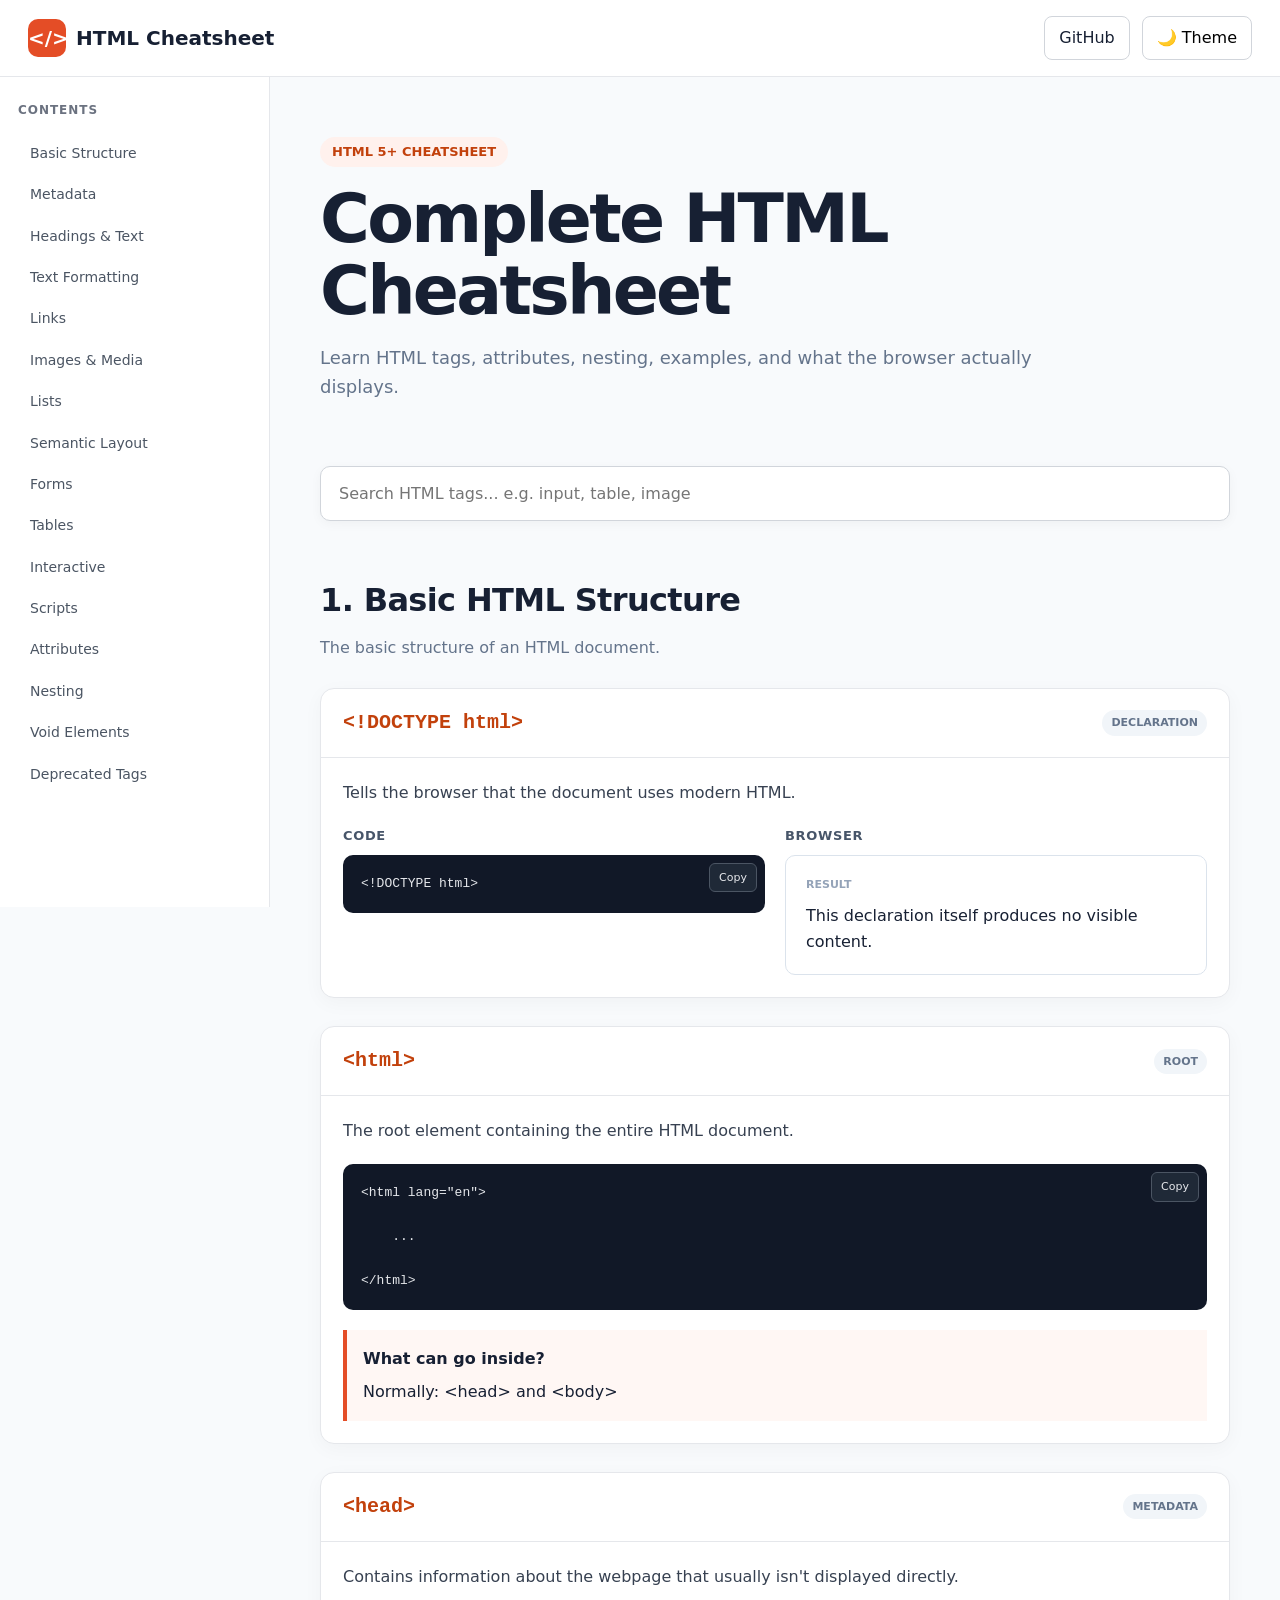
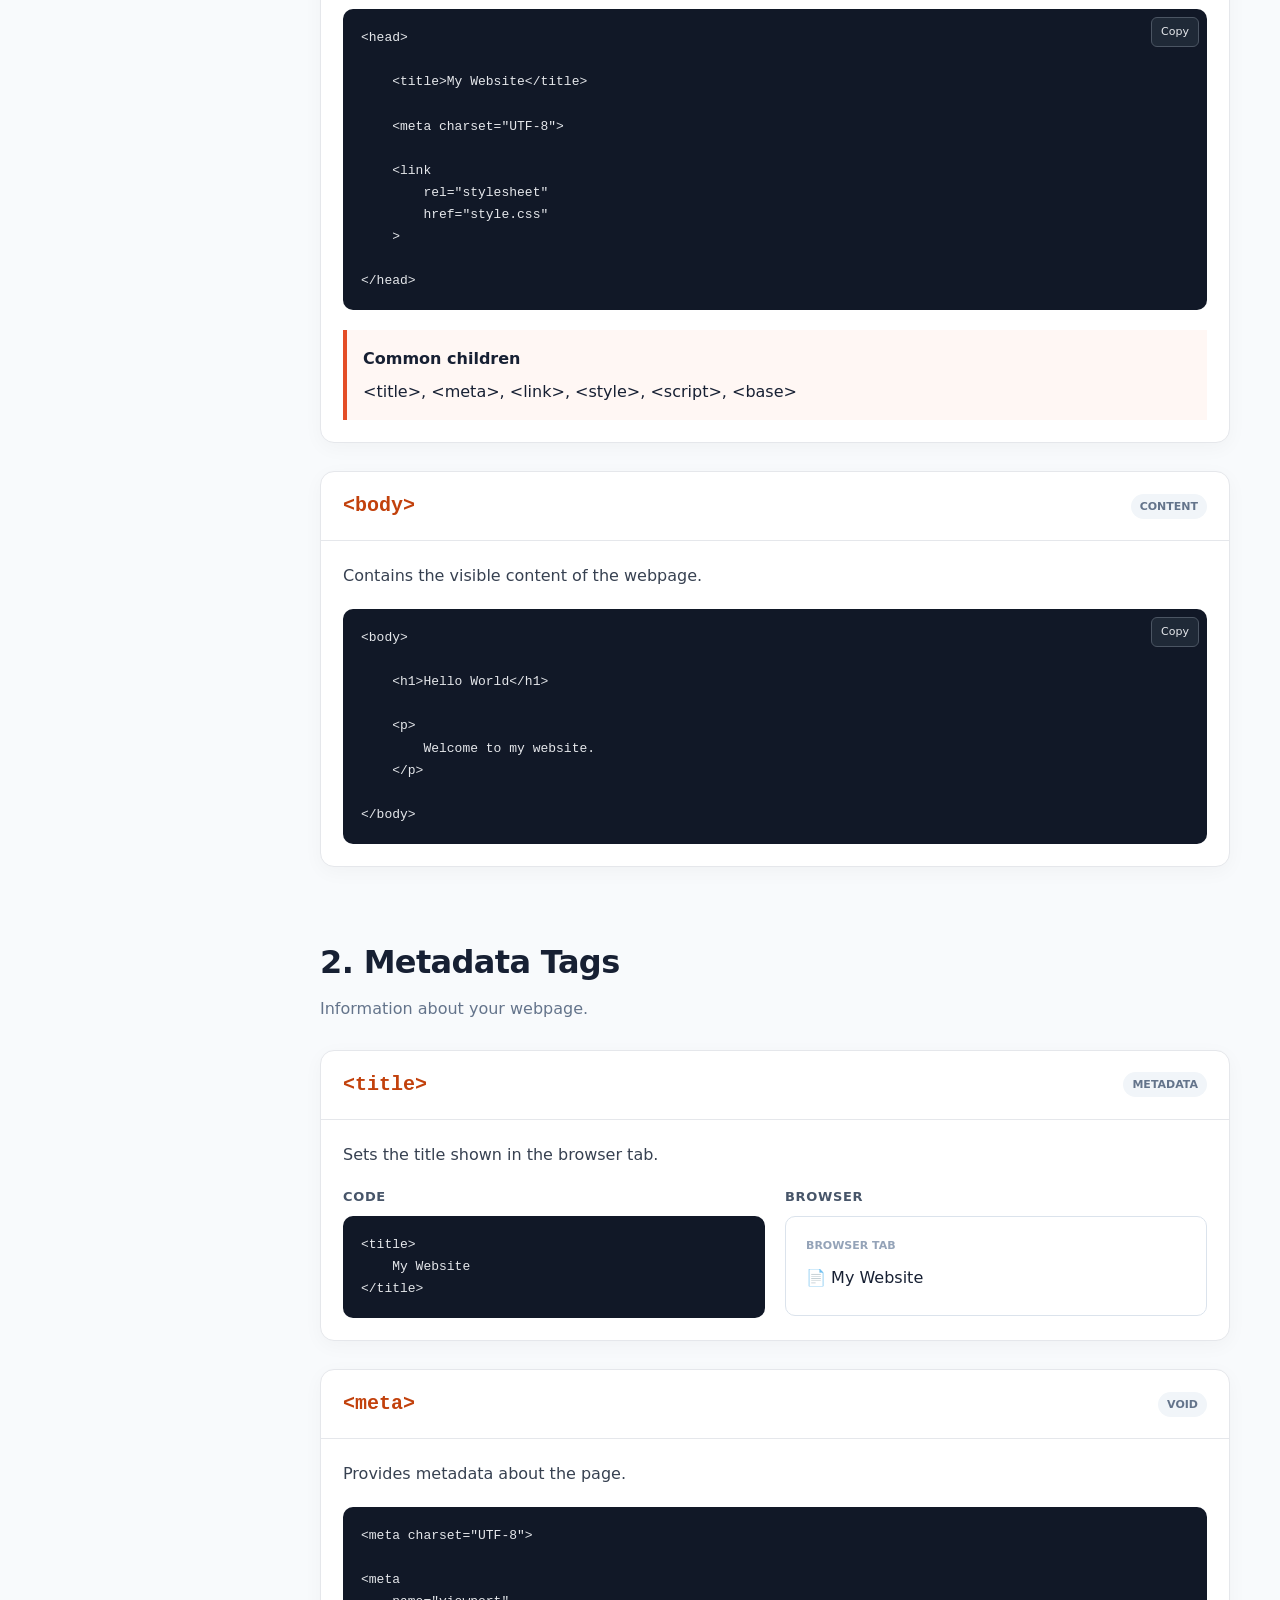
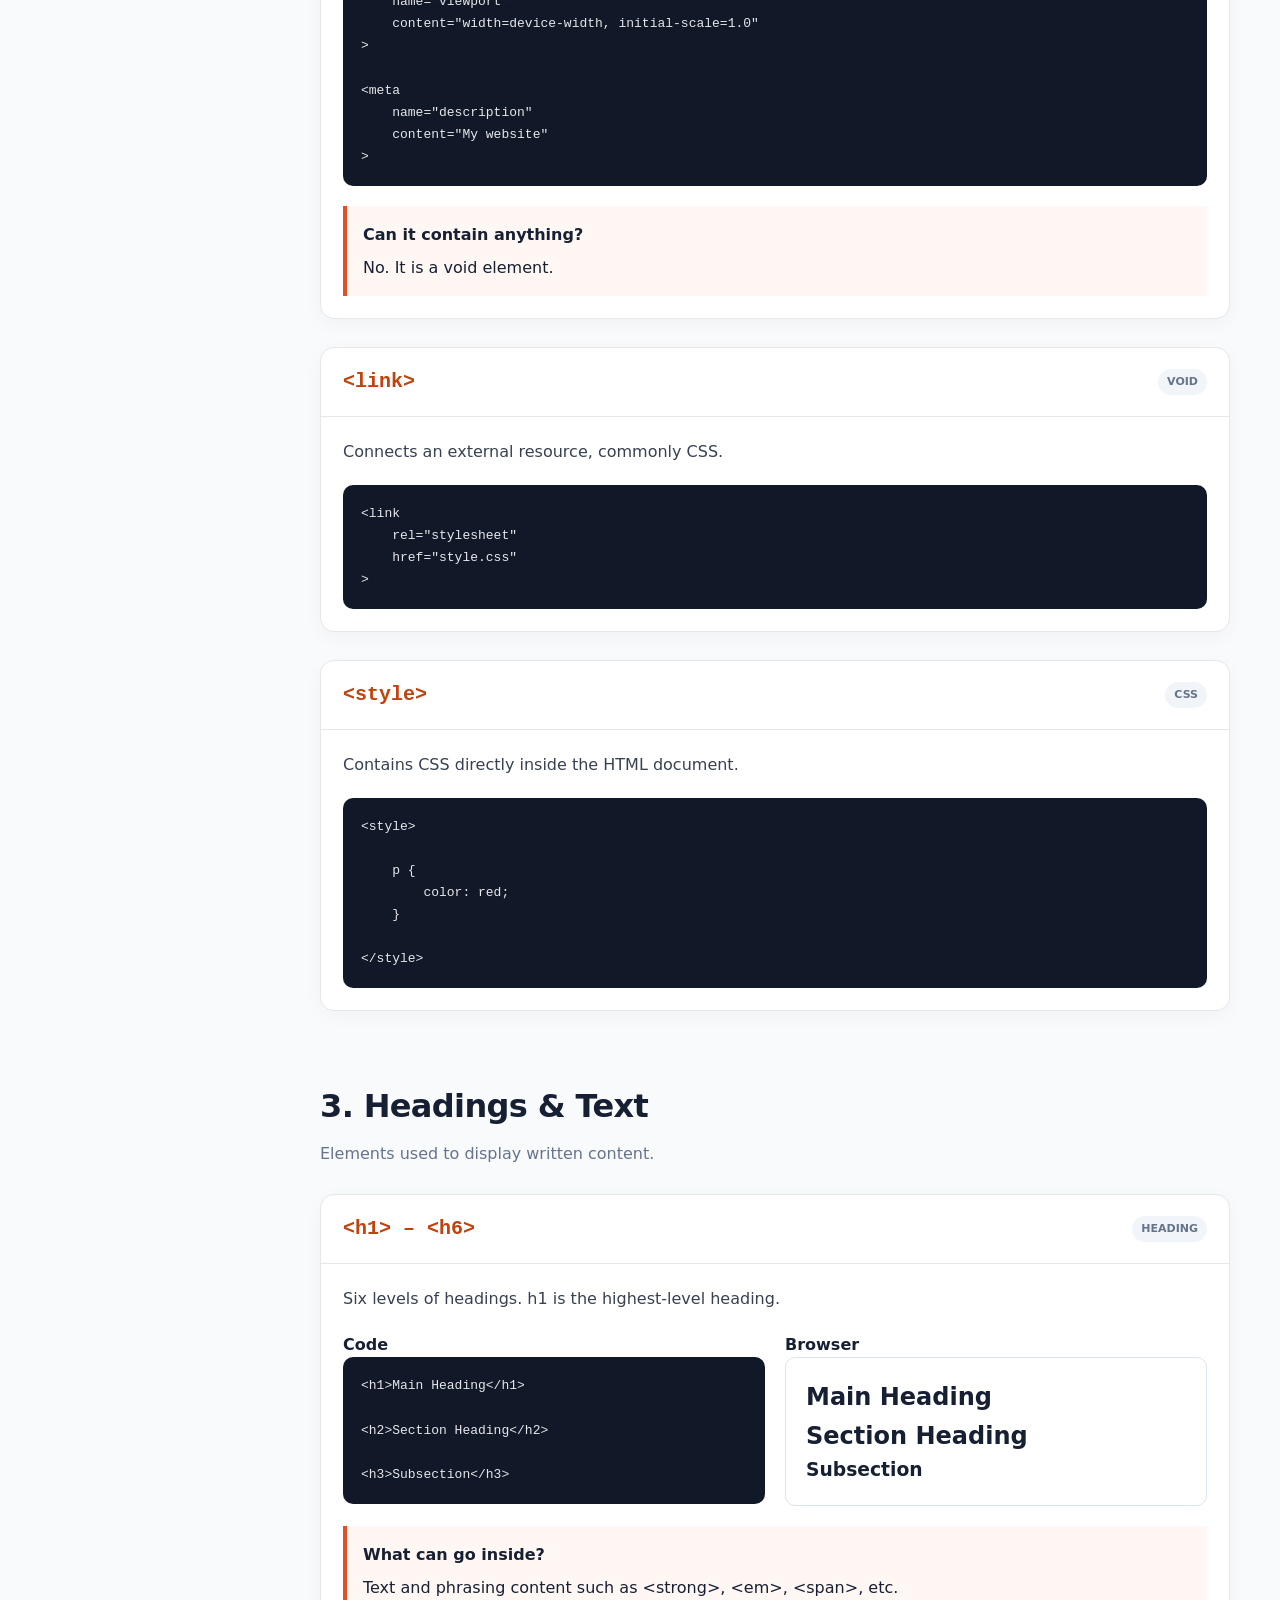
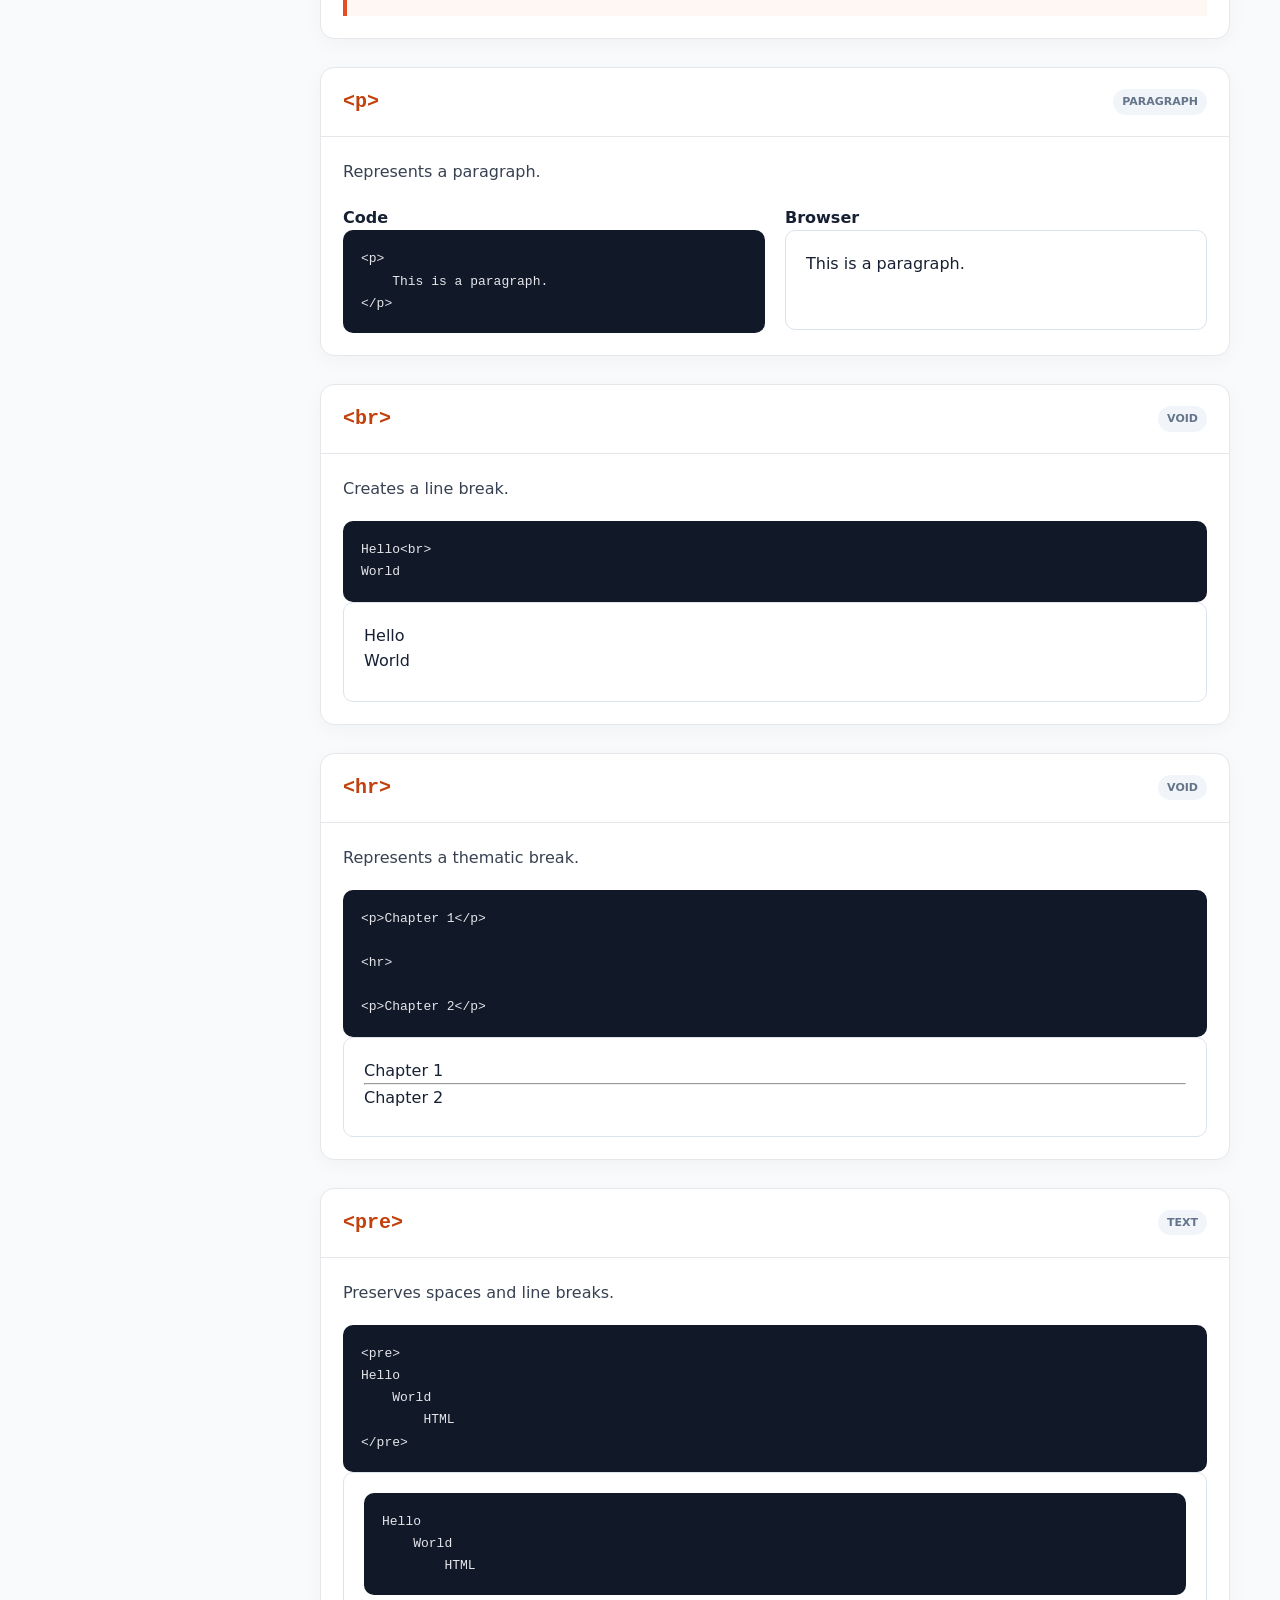
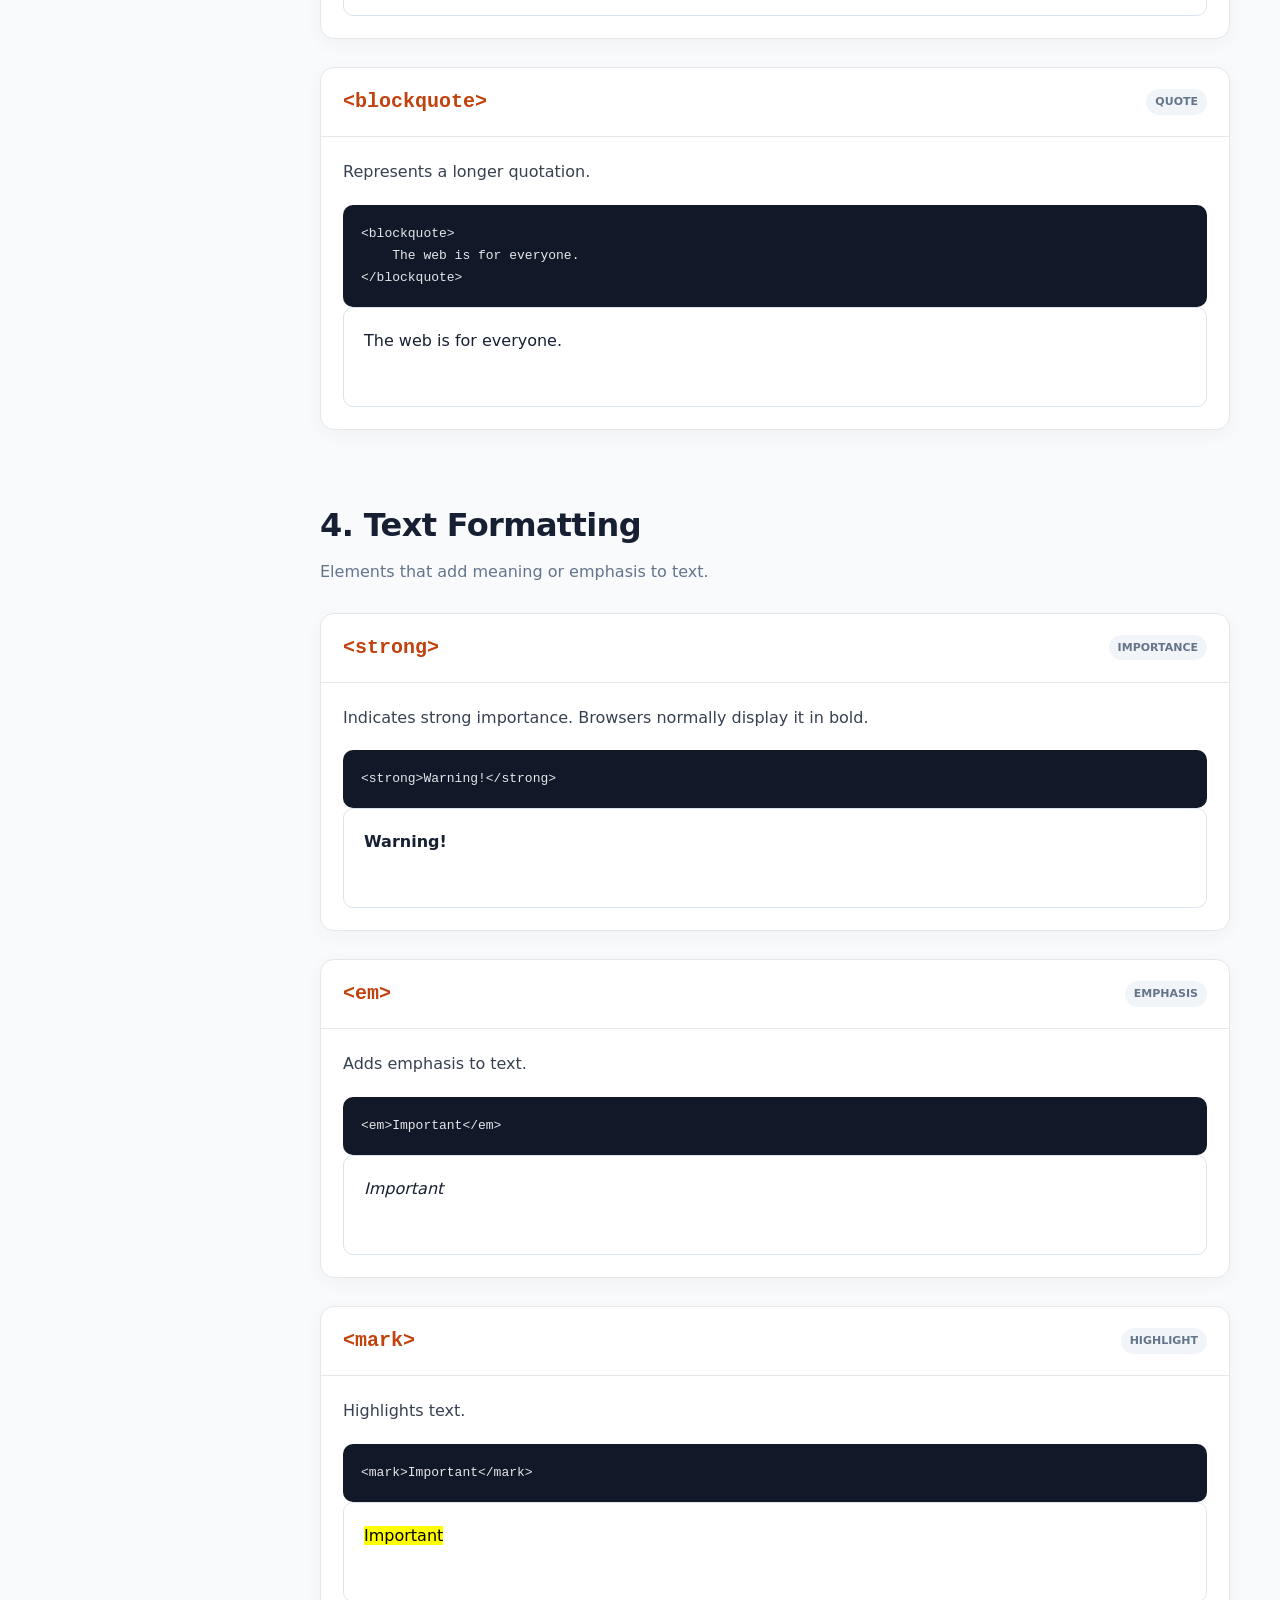
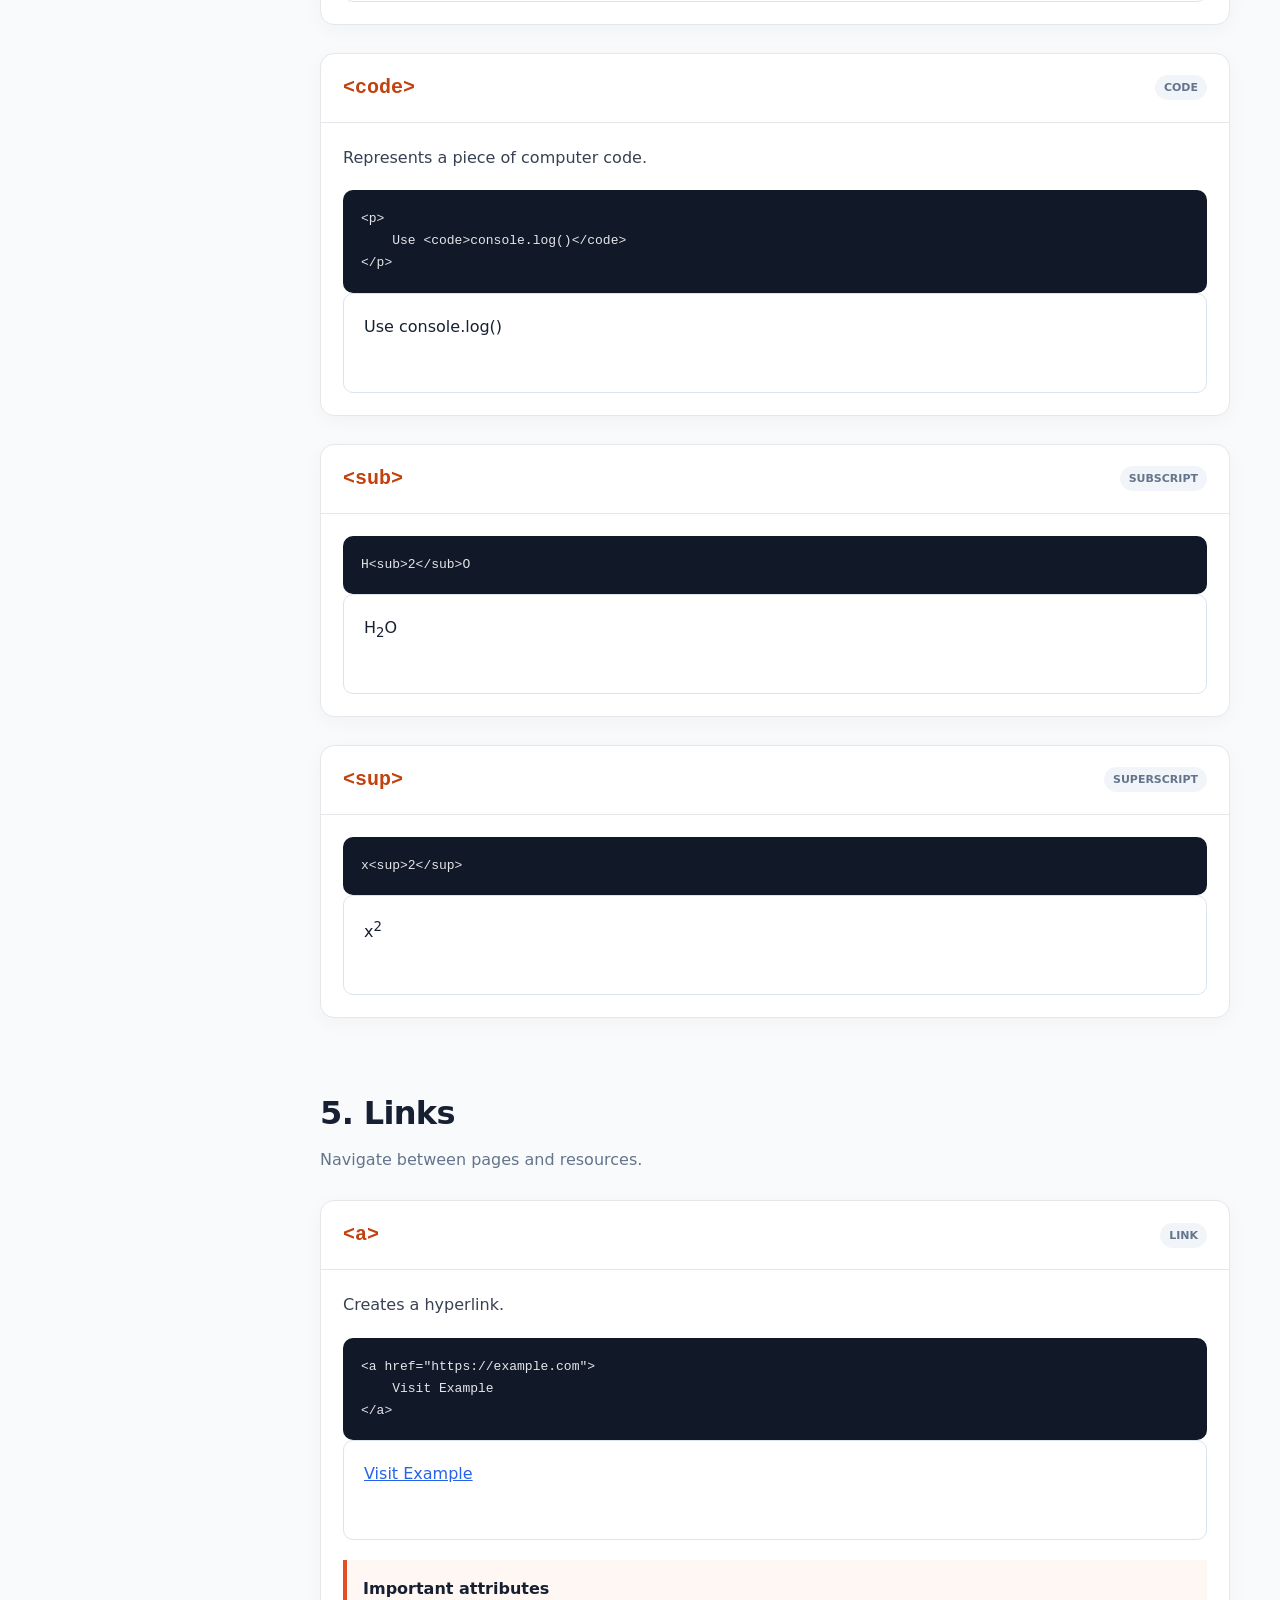
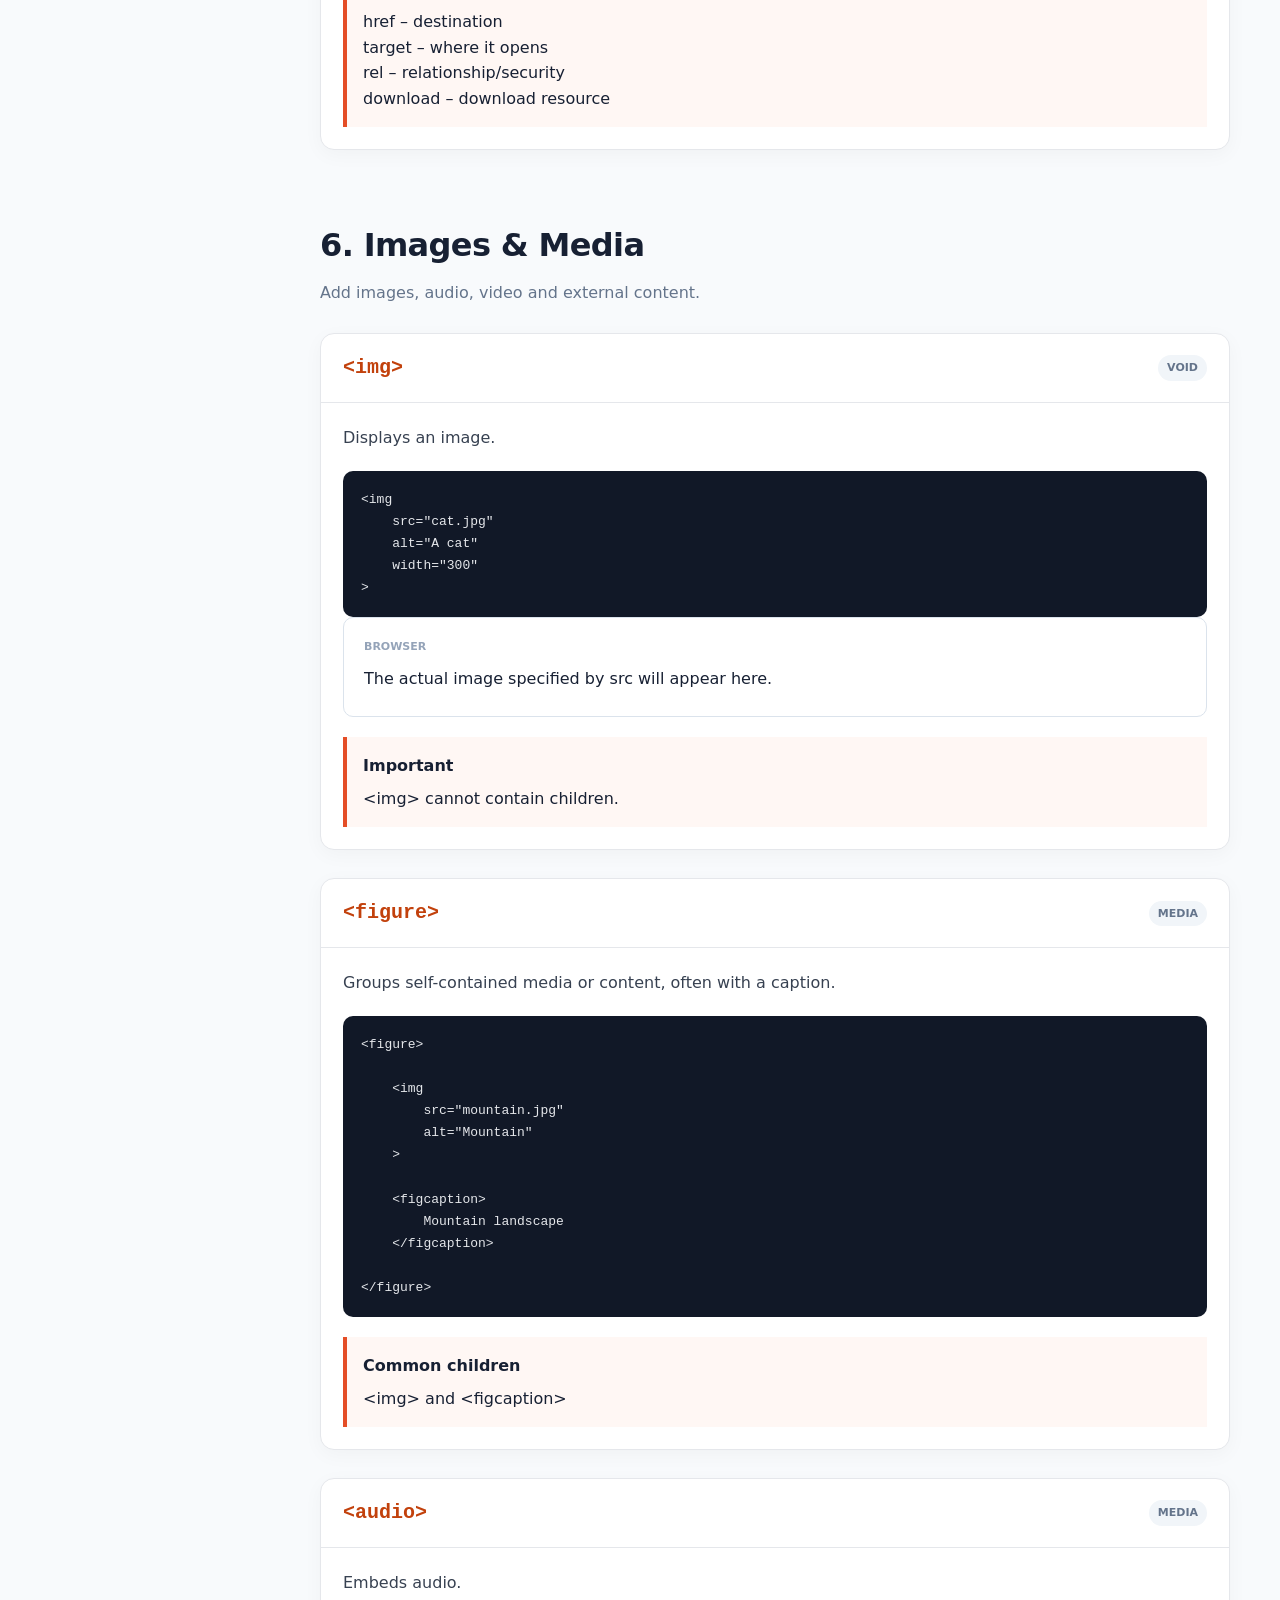
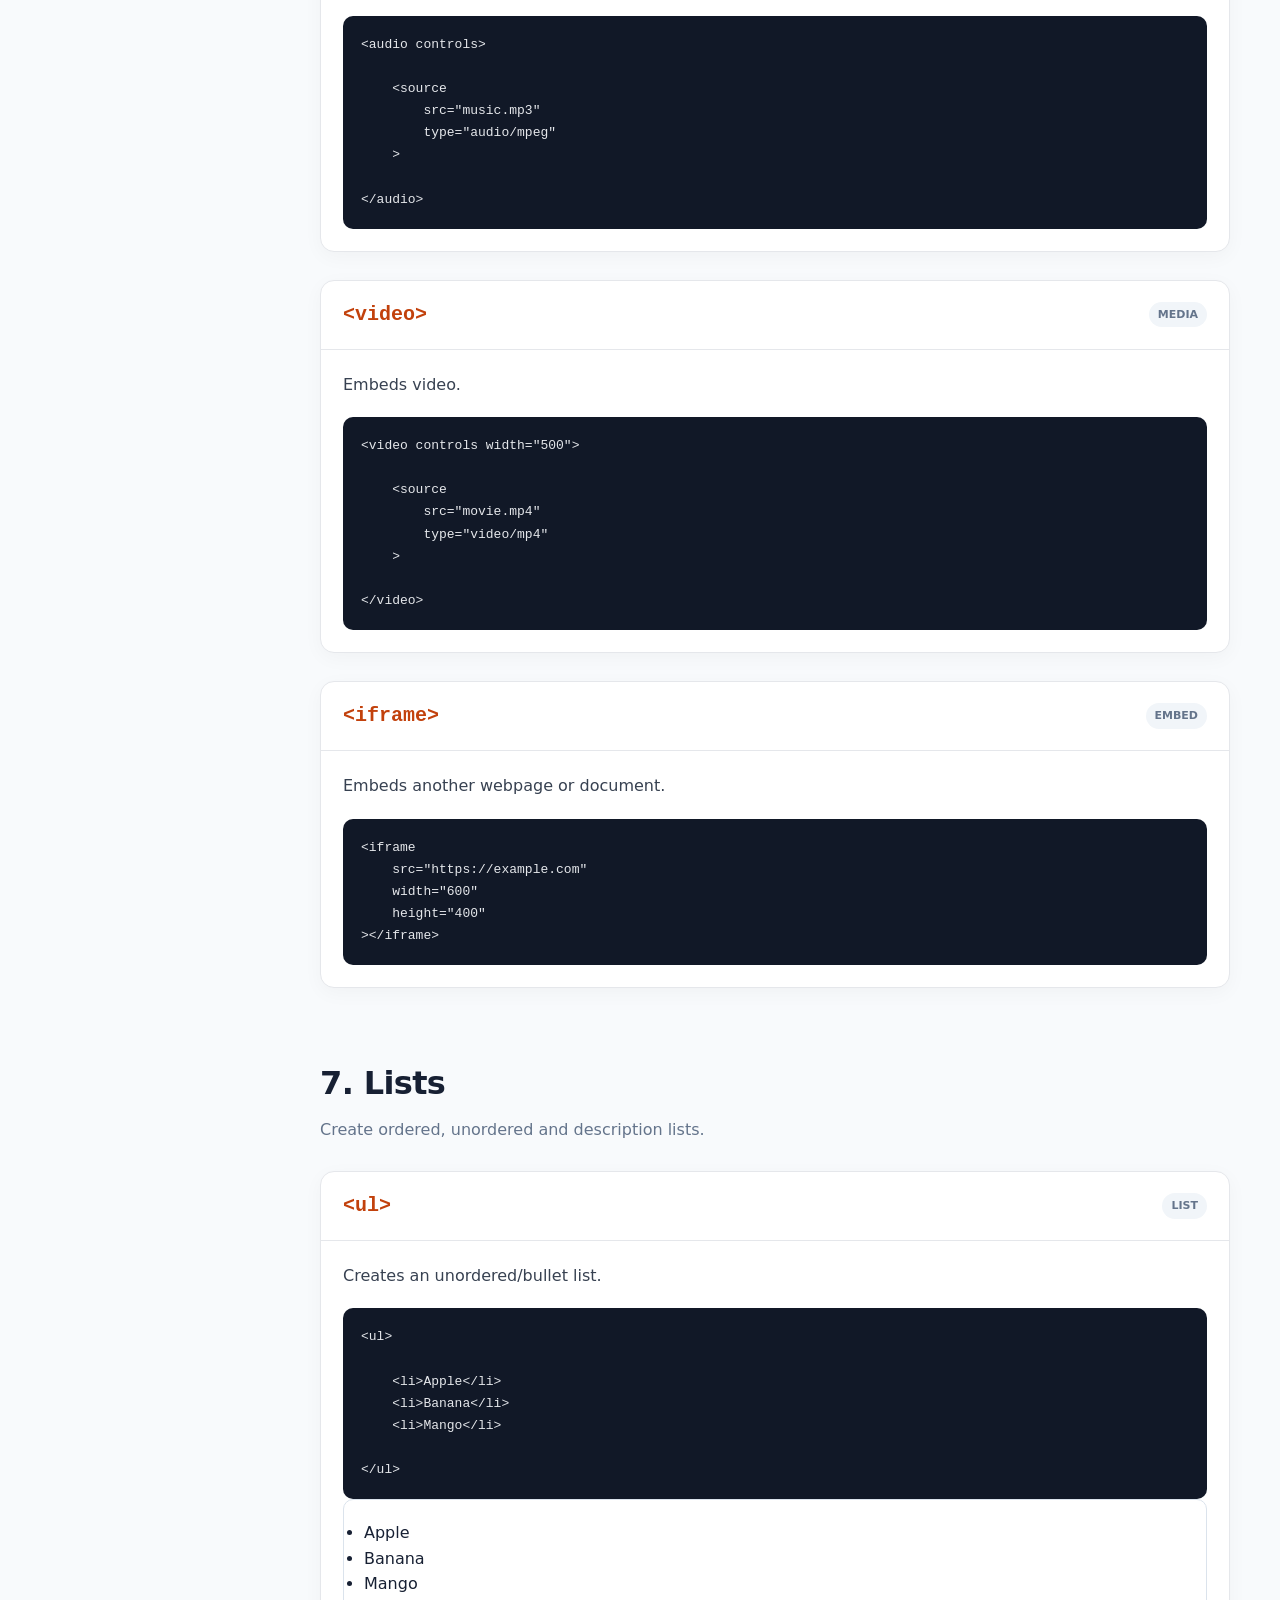
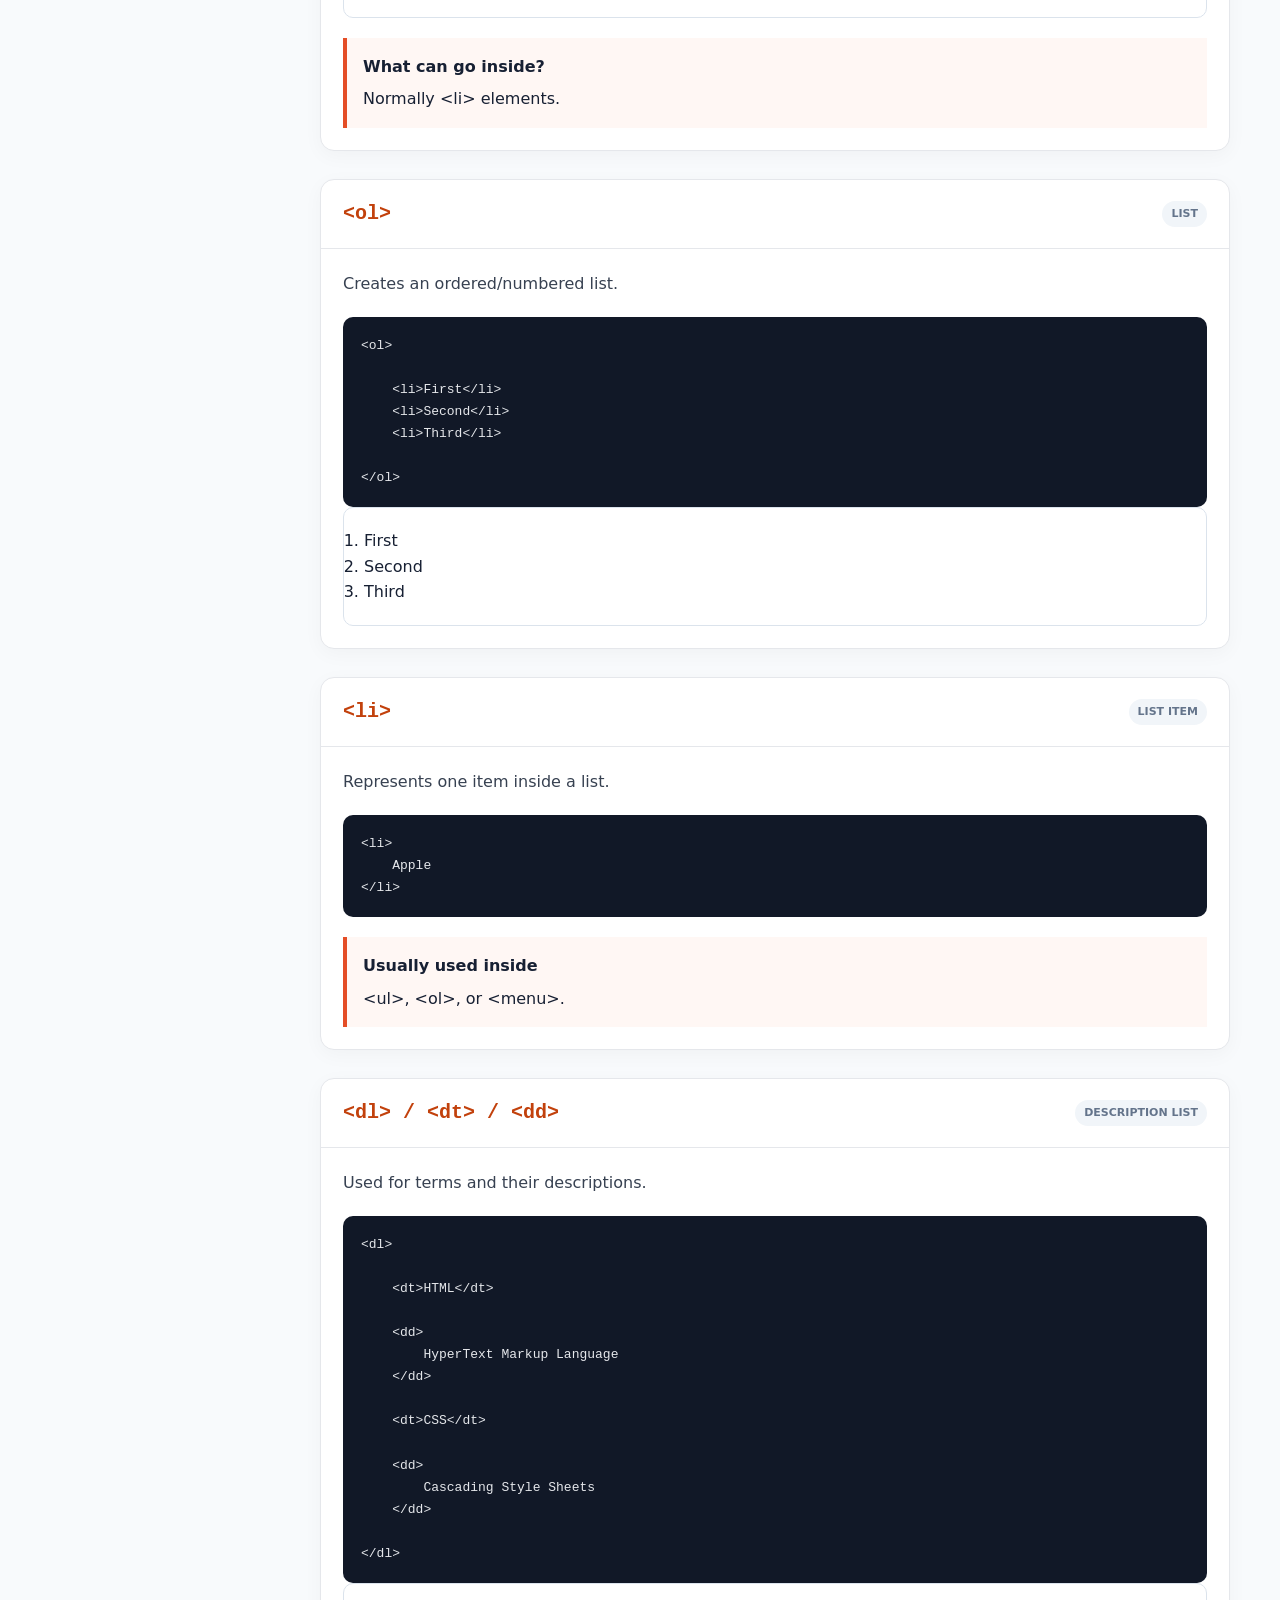
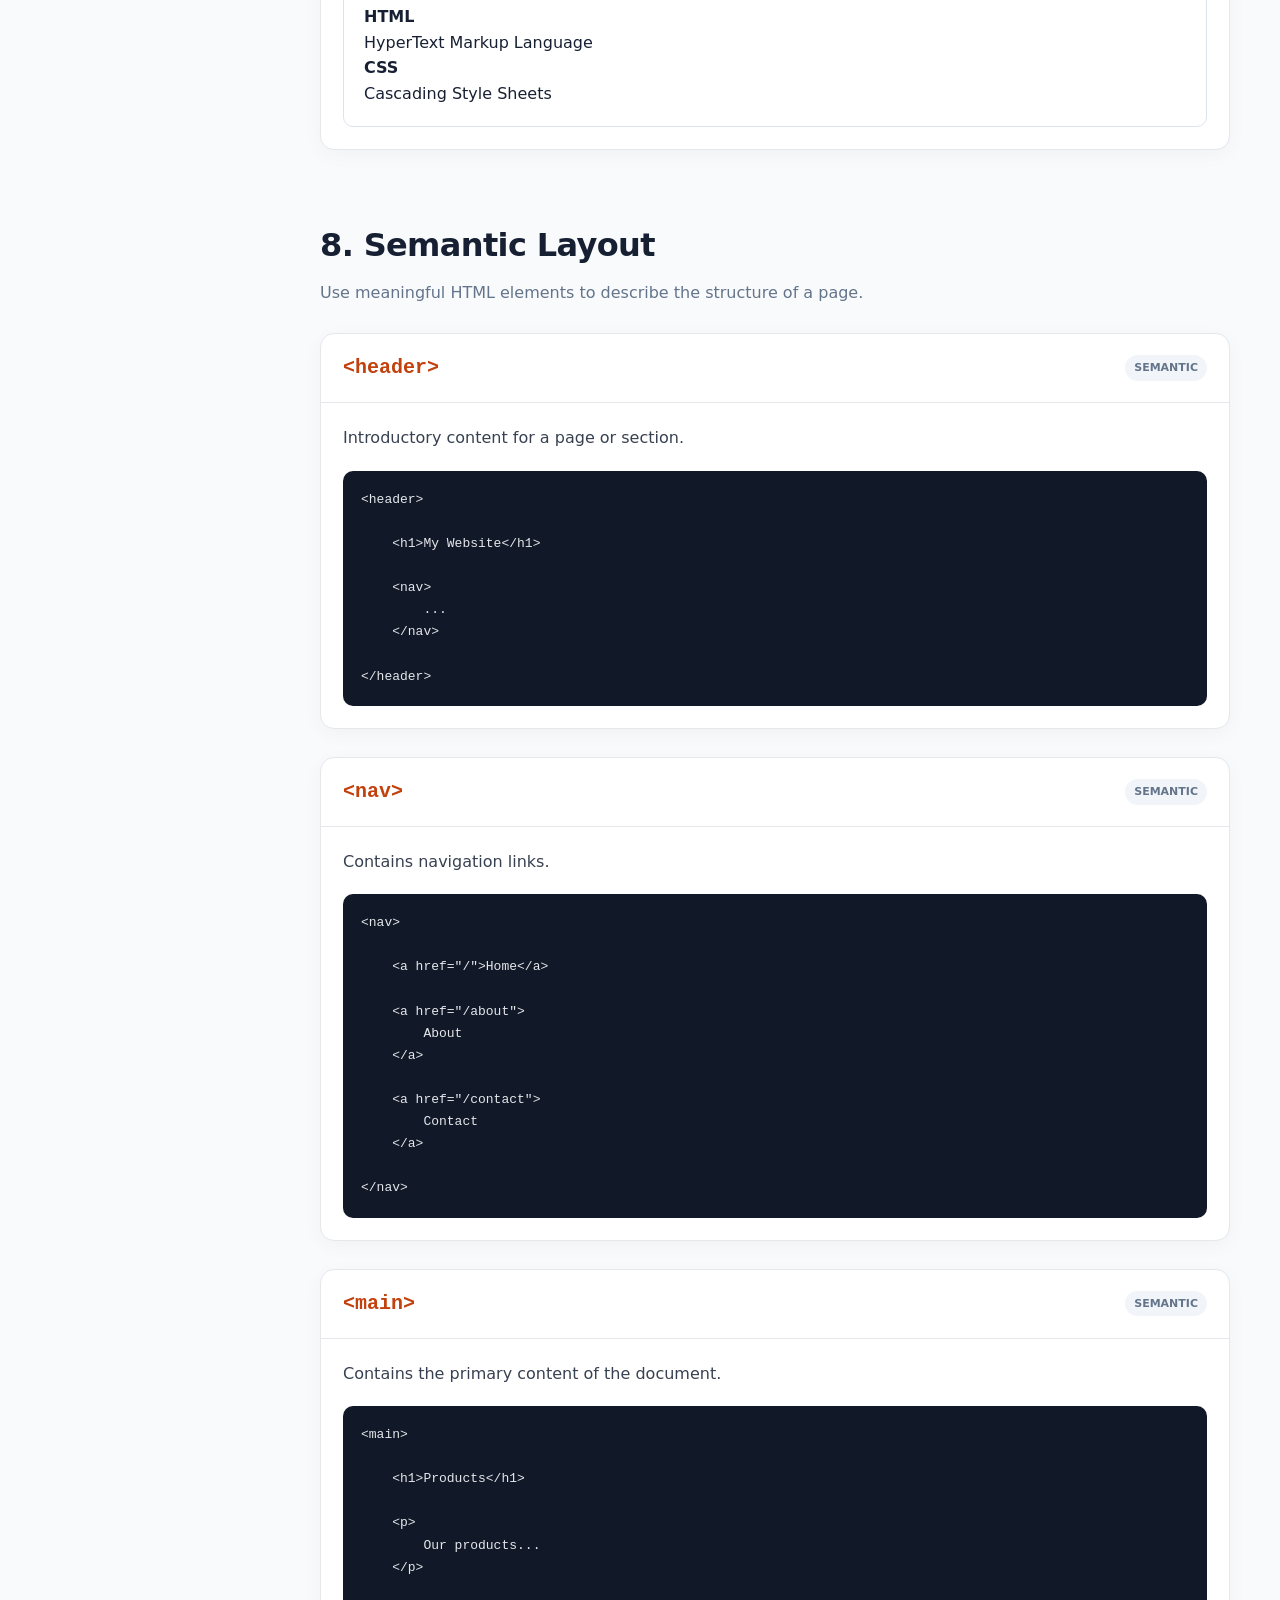
==== index.html @ 3dddeb5e "Create index.html" ====
<!DOCTYPE html>
<html lang="en">
<head>
    <meta charset="UTF-8">

    <meta
        name="viewport"
        content="width=device-width, initial-scale=1.0"
    >

    <meta
        name="description"
        content="A complete beginner-friendly HTML cheatsheet covering HTML tags, attributes, nesting, examples, and browser output."
    >

    <meta
        name="author"
        content="Your Name"
    >

    <title>Complete HTML Cheatsheet</title>

    <style>

        /* =========================================================
           RESET
        ========================================================= */

        * {
            box-sizing: border-box;
            margin: 0;
            padding: 0;
        }

        html {
            scroll-behavior: smooth;
        }

        body {
            font-family:
                Inter,
                system-ui,
                -apple-system,
                BlinkMacSystemFont,
                "Segoe UI",
                sans-serif;

            background: #f8fafc;
            color: #172033;
            line-height: 1.6;
        }

        a {
            color: inherit;
            text-decoration: none;
        }

        button,
        input {
            font: inherit;
        }


        /* =========================================================
           HEADER
        ========================================================= */

        .topbar {
            position: sticky;
            top: 0;
            z-index: 1000;

            display: flex;
            align-items: center;
            justify-content: space-between;

            padding: 16px 28px;

            background: #ffffff;
            border-bottom: 1px solid #e5e7eb;
        }

        .logo {
            display: flex;
            align-items: center;
            gap: 10px;

            font-size: 20px;
            font-weight: 800;
        }

        .logo-mark {
            display: grid;
            place-items: center;

            width: 38px;
            height: 38px;

            border-radius: 10px;

            background: #e44d26;
            color: white;

            font-weight: 900;
        }

        .topbar-right {
            display: flex;
            align-items: center;
            gap: 12px;
        }

        .github-link,
        .theme-button {
            padding: 8px 14px;

            border: 1px solid #d1d5db;
            border-radius: 8px;

            background: white;
            cursor: pointer;

            transition: 0.2s;
        }

        .github-link:hover,
        .theme-button:hover {
            background: #f3f4f6;
        }


        /* =========================================================
           LAYOUT
        ========================================================= */

        .layout {
            display: grid;
            grid-template-columns: 270px 1fr;

            min-height: calc(100vh - 70px);
        }


        /* =========================================================
           SIDEBAR
        ========================================================= */

        .sidebar {
            position: sticky;
            top: 70px;

            height: calc(100vh - 70px);

            overflow-y: auto;

            padding: 24px 18px;

            background: #ffffff;
            border-right: 1px solid #e5e7eb;
        }

        .sidebar-title {
            margin-bottom: 14px;

            color: #6b7280;

            font-size: 12px;
            font-weight: 800;
            letter-spacing: 0.08em;
            text-transform: uppercase;
        }

        .sidebar a {
            display: block;

            padding: 8px 12px;
            margin-bottom: 3px;

            border-radius: 7px;

            color: #4b5563;

            font-size: 14px;

            transition: 0.2s;
        }

        .sidebar a:hover {
            background: #f3f4f6;
            color: #111827;
        }


        /* =========================================================
           MAIN CONTENT
        ========================================================= */

        main {
            width: min(1200px, 100%);
            margin: auto;

            padding: 60px 50px;
        }

        .hero {
            margin-bottom: 50px;
        }

        .hero-badge {
            display: inline-block;

            margin-bottom: 16px;
            padding: 5px 12px;

            border-radius: 999px;

            background: #fff1ed;
            color: #c2410c;

            font-size: 13px;
            font-weight: 700;
        }

        .hero h1 {
            margin-bottom: 18px;

            font-size: clamp(38px, 6vw, 68px);
            line-height: 1.05;
            letter-spacing: -0.04em;
        }

        .hero p {
            max-width: 750px;

            color: #64748b;

            font-size: 18px;
        }


        /* =========================================================
           SEARCH
        ========================================================= */

        .search-container {
            position: sticky;
            top: 70px;
            z-index: 100;

            margin-bottom: 40px;

            padding: 14px 0;

            background: #f8fafc;
        }

        .search-box {
            width: 100%;

            padding: 14px 18px;

            border: 1px solid #d1d5db;
            border-radius: 10px;

            outline: none;

            background: white;

            font-size: 16px;

            box-shadow: 0 3px 12px rgba(0, 0, 0, 0.04);
        }

        .search-box:focus {
            border-color: #e44d26;
            box-shadow: 0 0 0 3px rgba(228, 77, 38, 0.1);
        }


        /* =========================================================
           SECTIONS
        ========================================================= */

        .section {
            margin-bottom: 70px;
            scroll-margin-top: 140px;
        }

        .section-header {
            margin-bottom: 28px;
        }

        .section-header h2 {
            margin-bottom: 8px;

            font-size: 32px;
            letter-spacing: -0.02em;
        }

        .section-header p {
            color: #64748b;
        }


        /* =========================================================
           TAG CARDS
        ========================================================= */

        .tag-card {
            margin-bottom: 28px;

            overflow: hidden;

            border: 1px solid #e5e7eb;
            border-radius: 14px;

            background: white;

            box-shadow: 0 5px 20px rgba(0, 0, 0, 0.035);
        }

        .tag-card-header {
            display: flex;
            align-items: center;
            justify-content: space-between;

            padding: 18px 22px;

            border-bottom: 1px solid #e5e7eb;
        }

        .tag-name {
            color: #c2410c;

            font-family:
                "SFMono-Regular",
                Consolas,
                monospace;

            font-size: 20px;
            font-weight: 800;
        }

        .tag-type {
            padding: 4px 9px;

            border-radius: 999px;

            background: #f1f5f9;
            color: #64748b;

            font-size: 11px;
            font-weight: 700;
            text-transform: uppercase;
        }

        .tag-card-body {
            padding: 22px;
        }

        .description {
            margin-bottom: 20px;

            color: #374151;
        }


        /* =========================================================
           EXAMPLE GRID
        ========================================================= */

        .example-grid {
            display: grid;
            grid-template-columns: 1fr 1fr;

            gap: 20px;

            margin-top: 18px;
        }

        .example-box h4 {
            margin-bottom: 8px;

            color: #475569;

            font-size: 13px;
            text-transform: uppercase;
            letter-spacing: 0.05em;
        }


        /* =========================================================
           CODE BLOCK
        ========================================================= */

        .code-wrapper {
            position: relative;
        }

        pre {
            overflow-x: auto;

            padding: 18px;

            border-radius: 10px;

            background: #111827;
            color: #e5e7eb;

            font-family:
                "SFMono-Regular",
                Consolas,
                "Liberation Mono",
                monospace;

            font-size: 13px;
            line-height: 1.7;
        }

        code {
            font-family: inherit;
        }

        .copy-button {
            position: absolute;
            top: 8px;
            right: 8px;

            padding: 5px 9px;

            border: 1px solid #4b5563;
            border-radius: 6px;

            background: #1f2937;
            color: #e5e7eb;

            cursor: pointer;

            font-size: 11px;
        }

        .copy-button:hover {
            background: #374151;
        }


        /* =========================================================
           RESULT BOX
        ========================================================= */

        .result-box {
            min-height: 100px;

            padding: 20px;

            border: 1px solid #dbe3ec;
            border-radius: 10px;

            background: #ffffff;
        }

        .result-label {
            margin-bottom: 10px;

            color: #94a3b8;

            font-size: 11px;
            font-weight: 800;
            text-transform: uppercase;
        }


        /* =========================================================
           CONTENT INSIDE
        ========================================================= */

        .inside-box {
            margin-top: 20px;
            padding: 16px;

            border-left: 4px solid #e44d26;

            background: #fff7f4;
        }

        .inside-box strong {
            display: block;
            margin-bottom: 7px;
        }


        /* =========================================================
           ATTRIBUTE TABLE
        ========================================================= */

        table {
            width: 100%;

            border-collapse: collapse;

            margin-top: 20px;

            background: white;
        }

        th,
        td {
            padding: 12px 14px;

            border: 1px solid #e5e7eb;

            text-align: left;
        }

        th {
            background: #f8fafc;

            font-size: 13px;
        }

        td code {
            color: #c2410c;
        }


        /* =========================================================
           SPECIAL BOXES
        ========================================================= */

        .info-box {
            margin: 25px 0;
            padding: 20px;

            border: 1px solid #bfdbfe;
            border-radius: 10px;

            background: #eff6ff;
        }

        .warning-box {
            margin: 25px 0;
            padding: 20px;

            border: 1px solid #fed7aa;
            border-radius: 10px;

            background: #fff7ed;
        }

        .tree {
            padding: 20px;

            overflow-x: auto;

            border-radius: 10px;

            background: #111827;
            color: #e5e7eb;

            font-family: monospace;
            line-height: 1.8;
        }


        /* =========================================================
           FOOTER
        ========================================================= */

        footer {
            margin-top: 80px;
            padding: 35px;

            border-top: 1px solid #e5e7eb;

            text-align: center;

            color: #64748b;
        }


        /* =========================================================
           DARK MODE
        ========================================================= */

        body.dark {
            background: #0f172a;
            color: #e5e7eb;
        }

        body.dark .topbar,
        body.dark .sidebar,
        body.dark .tag-card,
        body.dark .result-box,
        body.dark table {
            background: #111827;
            border-color: #1f2937;
        }

        body.dark .sidebar a,
        body.dark .description,
        body.dark .section-header p {
            color: #94a3b8;
        }

        body.dark .sidebar a:hover {
            background: #1f2937;
        }

        body.dark .search-container {
            background: #0f172a;
        }

        body.dark .search-box,
        body.dark .github-link,
        body.dark .theme-button {
            background: #111827;
            color: #e5e7eb;
            border-color: #374151;
        }

        body.dark .tag-card-header {
            border-color: #1f2937;
        }

        body.dark th {
            background: #1f2937;
        }

        body.dark td,
        body.dark th {
            border-color: #374151;
        }

        body.dark .inside-box {
            background: #1c1917;
        }

        body.dark footer {
            border-color: #1f2937;
        }


        /* =========================================================
           MOBILE
        ========================================================= */

        @media (max-width: 900px) {

            .layout {
                grid-template-columns: 1fr;
            }

            .sidebar {
                display: none;
            }

            main {
                padding: 40px 20px;
            }

            .example-grid {
                grid-template-columns: 1fr;
            }

            .topbar {
                padding: 12px 16px;
            }

            .github-link {
                display: none;
            }
        }

    </style>
</head>


<body>

    <!-- =========================================================
         TOP BAR
    ========================================================= -->

    <header class="topbar">

        <a href="#" class="logo">

            <span class="logo-mark">
                &lt;/&gt;
            </span>

            HTML Cheatsheet

        </a>

        <div class="topbar-right">

            <a
                class="github-link"
                href="https://github.com/"
                target="_blank"
                rel="noopener"
            >
                GitHub
            </a>

            <button
                class="theme-button"
                id="themeButton"
            >
                🌙 Theme
            </button>

        </div>

    </header>


    <!-- =========================================================
         PAGE LAYOUT
    ========================================================= -->

    <div class="layout">


        <!-- =====================================================
             SIDEBAR
        ===================================================== -->

        <aside class="sidebar">

            <div class="sidebar-title">
                Contents
            </div>

            <a href="#basics">
                Basic Structure
            </a>

            <a href="#metadata">
                Metadata
            </a>

            <a href="#headings">
                Headings & Text
            </a>

            <a href="#formatting">
                Text Formatting
            </a>

            <a href="#links">
                Links
            </a>

            <a href="#media">
                Images & Media
            </a>

            <a href="#lists">
                Lists
            </a>

            <a href="#semantic">
                Semantic Layout
            </a>

            <a href="#forms">
                Forms
            </a>

            <a href="#tables">
                Tables
            </a>

            <a href="#interactive">
                Interactive
            </a>

            <a href="#scripts">
                Scripts
            </a>

            <a href="#attributes">
                Attributes
            </a>

            <a href="#nesting">
                Nesting
            </a>

            <a href="#void">
                Void Elements
            </a>

            <a href="#deprecated">
                Deprecated Tags
            </a>

        </aside>


        <!-- =====================================================
             MAIN
        ===================================================== -->

        <main>


            <!-- =================================================
                 HERO
            ================================================= -->

            <section class="hero">

                <span class="hero-badge">
                    HTML 5+ CHEATSHEET
                </span>

                <h1>
                    Complete HTML Cheatsheet
                </h1>

                <p>
                    Learn HTML tags, attributes, nesting,
                    examples, and what the browser actually
                    displays.
                </p>

            </section>


            <!-- =================================================
                 SEARCH
            ================================================= -->

            <div class="search-container">

                <input
                    type="search"
                    id="search"
                    class="search-box"
                    placeholder="Search HTML tags... e.g. input, table, image"
                >

            </div>


            <!-- =================================================
                 BASICS
            ================================================= -->

            <section
                class="section"
                id="basics"
            >

                <div class="section-header">

                    <h2>
                        1. Basic HTML Structure
                    </h2>

                    <p>
                        The basic structure of an HTML document.
                    </p>

                </div>


                <div class="tag-card">

                    <div class="tag-card-header">

                        <span class="tag-name">
                            &lt;!DOCTYPE html&gt;
                        </span>

                        <span class="tag-type">
                            Declaration
                        </span>

                    </div>

                    <div class="tag-card-body">

                        <p class="description">
                            Tells the browser that the document
                            uses modern HTML.
                        </p>

                        <div class="example-grid">

                            <div class="example-box">

                                <h4>
                                    Code
                                </h4>

                                <div class="code-wrapper">

                                    <pre><code>&lt;!DOCTYPE html&gt;</code></pre>

                                    <button
                                        class="copy-button"
                                    >
                                        Copy
                                    </button>

                                </div>

                            </div>

                            <div class="example-box">

                                <h4>
                                    Browser
                                </h4>

                                <div class="result-box">

                                    <div class="result-label">
                                        Result
                                    </div>

                                    <p>
                                        This declaration itself
                                        produces no visible content.
                                    </p>

                                </div>

                            </div>

                        </div>

                    </div>

                </div>


                <div class="tag-card">

                    <div class="tag-card-header">

                        <span class="tag-name">
                            &lt;html&gt;
                        </span>

                        <span class="tag-type">
                            Root
                        </span>

                    </div>

                    <div class="tag-card-body">

                        <p class="description">
                            The root element containing the
                            entire HTML document.
                        </p>

                        <div class="code-wrapper">

                            <pre><code>&lt;html lang="en"&gt;

    ...

&lt;/html&gt;</code></pre>

                            <button class="copy-button">
                                Copy
                            </button>

                        </div>

                        <div class="inside-box">

                            <strong>
                                What can go inside?
                            </strong>

                            Normally:

                            <code>
                                &lt;head&gt;
                            </code>

                            and

                            <code>
                                &lt;body&gt;
                            </code>

                        </div>

                    </div>

                </div>


                <div class="tag-card">

                    <div class="tag-card-header">

                        <span class="tag-name">
                            &lt;head&gt;
                        </span>

                        <span class="tag-type">
                            Metadata
                        </span>

                    </div>

                    <div class="tag-card-body">

                        <p class="description">
                            Contains information about the
                            webpage that usually isn't displayed
                            directly.
                        </p>

                        <div class="code-wrapper">

                            <pre><code>&lt;head&gt;

    &lt;title&gt;My Website&lt;/title&gt;

    &lt;meta charset="UTF-8"&gt;

    &lt;link
        rel="stylesheet"
        href="style.css"
    &gt;

&lt;/head&gt;</code></pre>

                            <button class="copy-button">
                                Copy
                            </button>

                        </div>

                        <div class="inside-box">

                            <strong>
                                Common children
                            </strong>

                            <code>&lt;title&gt;</code>,
                            <code>&lt;meta&gt;</code>,
                            <code>&lt;link&gt;</code>,
                            <code>&lt;style&gt;</code>,
                            <code>&lt;script&gt;</code>,
                            <code>&lt;base&gt;</code>

                        </div>

                    </div>

                </div>


                <div class="tag-card">

                    <div class="tag-card-header">

                        <span class="tag-name">
                            &lt;body&gt;
                        </span>

                        <span class="tag-type">
                            Content
                        </span>

                    </div>

                    <div class="tag-card-body">

                        <p class="description">
                            Contains the visible content of
                            the webpage.
                        </p>

                        <div class="code-wrapper">

                            <pre><code>&lt;body&gt;

    &lt;h1&gt;Hello World&lt;/h1&gt;

    &lt;p&gt;
        Welcome to my website.
    &lt;/p&gt;

&lt;/body&gt;</code></pre>

                            <button class="copy-button">
                                Copy
                            </button>

                        </div>

                    </div>

                </div>

            </section>


            <!-- =================================================
                 METADATA
            ================================================= -->

            <section
                class="section"
                id="metadata"
            >

                <div class="section-header">

                    <h2>
                        2. Metadata Tags
                    </h2>

                    <p>
                        Information about your webpage.
                    </p>

                </div>


                <div class="tag-card">

                    <div class="tag-card-header">

                        <span class="tag-name">
                            &lt;title&gt;
                        </span>

                        <span class="tag-type">
                            Metadata
                        </span>

                    </div>

                    <div class="tag-card-body">

                        <p class="description">
                            Sets the title shown in the browser tab.
                        </p>

                        <div class="example-grid">

                            <div class="example-box">

                                <h4>
                                    Code
                                </h4>

                                <pre><code>&lt;title&gt;
    My Website
&lt;/title&gt;</code></pre>

                            </div>

                            <div class="example-box">

                                <h4>
                                    Browser
                                </h4>

                                <div class="result-box">

                                    <div class="result-label">
                                        Browser tab
                                    </div>

                                    📄 My Website

                                </div>

                            </div>

                        </div>

                    </div>

                </div>


                <div class="tag-card">

                    <div class="tag-card-header">

                        <span class="tag-name">
                            &lt;meta&gt;
                        </span>

                        <span class="tag-type">
                            Void
                        </span>

                    </div>

                    <div class="tag-card-body">

                        <p class="description">
                            Provides metadata about the page.
                        </p>

                        <pre><code>&lt;meta charset="UTF-8"&gt;

&lt;meta
    name="viewport"
    content="width=device-width, initial-scale=1.0"
&gt;

&lt;meta
    name="description"
    content="My website"
&gt;</code></pre>

                        <div class="inside-box">

                            <strong>
                                Can it contain anything?
                            </strong>

                            No. It is a void element.

                        </div>

                    </div>

                </div>


                <div class="tag-card">

                    <div class="tag-card-header">

                        <span class="tag-name">
                            &lt;link&gt;
                        </span>

                        <span class="tag-type">
                            Void
                        </span>

                    </div>

                    <div class="tag-card-body">

                        <p class="description">
                            Connects an external resource,
                            commonly CSS.
                        </p>

                        <pre><code>&lt;link
    rel="stylesheet"
    href="style.css"
&gt;</code></pre>

                    </div>

                </div>


                <div class="tag-card">

                    <div class="tag-card-header">

                        <span class="tag-name">
                            &lt;style&gt;
                        </span>

                        <span class="tag-type">
                            CSS
                        </span>

                    </div>

                    <div class="tag-card-body">

                        <p class="description">
                            Contains CSS directly inside the HTML document.
                        </p>

                        <pre><code>&lt;style&gt;

    p {
        color: red;
    }

&lt;/style&gt;</code></pre>

                    </div>

                </div>

            </section>


            <!-- =================================================
                 HEADINGS
            ================================================= -->

            <section
                class="section"
                id="headings"
            >

                <div class="section-header">

                    <h2>
                        3. Headings & Text
                    </h2>

                    <p>
                        Elements used to display written content.
                    </p>

                </div>


                <!-- H1 -->

                <div class="tag-card">

                    <div class="tag-card-header">

                        <span class="tag-name">
                            &lt;h1&gt; – &lt;h6&gt;
                        </span>

                        <span class="tag-type">
                            Heading
                        </span>

                    </div>

                    <div class="tag-card-body">

                        <p class="description">
                            Six levels of headings.
                            h1 is the highest-level heading.
                        </p>

                        <div class="example-grid">

                            <div>

                                <h4>
                                    Code
                                </h4>

                                <pre><code>&lt;h1&gt;Main Heading&lt;/h1&gt;

&lt;h2&gt;Section Heading&lt;/h2&gt;

&lt;h3&gt;Subsection&lt;/h3&gt;</code></pre>

                            </div>

                            <div>

                                <h4>
                                    Browser
                                </h4>

                                <div class="result-box">

                                    <h1>
                                        Main Heading
                                    </h1>

                                    <h2>
                                        Section Heading
                                    </h2>

                                    <h3>
                                        Subsection
                                    </h3>

                                </div>

                            </div>

                        </div>

                        <div class="inside-box">

                            <strong>
                                What can go inside?
                            </strong>

                            Text and phrasing content such as
                            <code>&lt;strong&gt;</code>,
                            <code>&lt;em&gt;</code>,
                            <code>&lt;span&gt;</code>,
                            etc.

                        </div>

                    </div>

                </div>


                <!-- P -->

                <div class="tag-card">

                    <div class="tag-card-header">

                        <span class="tag-name">
                            &lt;p&gt;
                        </span>

                        <span class="tag-type">
                            Paragraph
                        </span>

                    </div>

                    <div class="tag-card-body">

                        <p class="description">
                            Represents a paragraph.
                        </p>

                        <div class="example-grid">

                            <div>

                                <h4>
                                    Code
                                </h4>

                                <pre><code>&lt;p&gt;
    This is a paragraph.
&lt;/p&gt;</code></pre>

                            </div>

                            <div>

                                <h4>
                                    Browser
                                </h4>

                                <div class="result-box">

                                    <p>
                                        This is a paragraph.
                                    </p>

                                </div>

                            </div>

                        </div>

                    </div>

                </div>


                <!-- BR -->

                <div class="tag-card">

                    <div class="tag-card-header">

                        <span class="tag-name">
                            &lt;br&gt;
                        </span>

                        <span class="tag-type">
                            Void
                        </span>

                    </div>

                    <div class="tag-card-body">

                        <p class="description">
                            Creates a line break.
                        </p>

                        <pre><code>Hello&lt;br&gt;
World</code></pre>

                        <div class="result-box">

                            Hello<br>
                            World

                        </div>

                    </div>

                </div>


                <!-- HR -->

                <div class="tag-card">

                    <div class="tag-card-header">

                        <span class="tag-name">
                            &lt;hr&gt;
                        </span>

                        <span class="tag-type">
                            Void
                        </span>

                    </div>

                    <div class="tag-card-body">

                        <p class="description">
                            Represents a thematic break.
                        </p>

                        <pre><code>&lt;p&gt;Chapter 1&lt;/p&gt;

&lt;hr&gt;

&lt;p&gt;Chapter 2&lt;/p&gt;</code></pre>

                        <div class="result-box">

                            <p>Chapter 1</p>

                            <hr>

                            <p>Chapter 2</p>

                        </div>

                    </div>

                </div>


                <!-- PRE -->

                <div class="tag-card">

                    <div class="tag-card-header">

                        <span class="tag-name">
                            &lt;pre&gt;
                        </span>

                        <span class="tag-type">
                            Text
                        </span>

                    </div>

                    <div class="tag-card-body">

                        <p class="description">
                            Preserves spaces and line breaks.
                        </p>

                        <pre><code>&lt;pre&gt;
Hello
    World
        HTML
&lt;/pre&gt;</code></pre>

                        <div class="result-box">

                            <pre>Hello
    World
        HTML</pre>

                        </div>

                    </div>

                </div>


                <!-- BLOCKQUOTE -->

                <div class="tag-card">

                    <div class="tag-card-header">

                        <span class="tag-name">
                            &lt;blockquote&gt;
                        </span>

                        <span class="tag-type">
                            Quote
                        </span>

                    </div>

                    <div class="tag-card-body">

                        <p class="description">
                            Represents a longer quotation.
                        </p>

                        <pre><code>&lt;blockquote&gt;
    The web is for everyone.
&lt;/blockquote&gt;</code></pre>

                        <div class="result-box">

                            <blockquote>
                                The web is for everyone.
                            </blockquote>

                        </div>

                    </div>

                </div>

            </section>


            <!-- =================================================
                 FORMATTING
            ================================================= -->

            <section
                class="section"
                id="formatting"
            >

                <div class="section-header">

                    <h2>
                        4. Text Formatting
                    </h2>

                    <p>
                        Elements that add meaning or emphasis to text.
                    </p>

                </div>


                <!-- STRONG -->

                <div class="tag-card">

                    <div class="tag-card-header">

                        <span class="tag-name">
                            &lt;strong&gt;
                        </span>

                        <span class="tag-type">
                            Importance
                        </span>

                    </div>

                    <div class="tag-card-body">

                        <p class="description">
                            Indicates strong importance.
                            Browsers normally display it in bold.
                        </p>

                        <pre><code>&lt;strong&gt;Warning!&lt;/strong&gt;</code></pre>

                        <div class="result-box">

                            <strong>
                                Warning!
                            </strong>

                        </div>

                    </div>

                </div>


                <!-- EM -->

                <div class="tag-card">

                    <div class="tag-card-header">

                        <span class="tag-name">
                            &lt;em&gt;
                        </span>

                        <span class="tag-type">
                            Emphasis
                        </span>

                    </div>

                    <div class="tag-card-body">

                        <p class="description">
                            Adds emphasis to text.
                        </p>

                        <pre><code>&lt;em&gt;Important&lt;/em&gt;</code></pre>

                        <div class="result-box">

                            <em>
                                Important
                            </em>

                        </div>

                    </div>

                </div>


                <!-- MARK -->

                <div class="tag-card">

                    <div class="tag-card-header">

                        <span class="tag-name">
                            &lt;mark&gt;
                        </span>

                        <span class="tag-type">
                            Highlight
                        </span>

                    </div>

                    <div class="tag-card-body">

                        <p class="description">
                            Highlights text.
                        </p>

                        <pre><code>&lt;mark&gt;Important&lt;/mark&gt;</code></pre>

                        <div class="result-box">

                            <mark>
                                Important
                            </mark>

                        </div>

                    </div>

                </div>


                <!-- CODE -->

                <div class="tag-card">

                    <div class="tag-card-header">

                        <span class="tag-name">
                            &lt;code&gt;
                        </span>

                        <span class="tag-type">
                            Code
                        </span>

                    </div>

                    <div class="tag-card-body">

                        <p class="description">
                            Represents a piece of computer code.
                        </p>

                        <pre><code>&lt;p&gt;
    Use &lt;code&gt;console.log()&lt;/code&gt;
&lt;/p&gt;</code></pre>

                        <div class="result-box">

                            <p>
                                Use
                                <code>console.log()</code>
                            </p>

                        </div>

                    </div>

                </div>


                <!-- SUB -->

                <div class="tag-card">

                    <div class="tag-card-header">

                        <span class="tag-name">
                            &lt;sub&gt;
                        </span>

                        <span class="tag-type">
                            Subscript
                        </span>

                    </div>

                    <div class="tag-card-body">

                        <pre><code>H&lt;sub&gt;2&lt;/sub&gt;O</code></pre>

                        <div class="result-box">

                            H<sub>2</sub>O

                        </div>

                    </div>

                </div>


                <!-- SUP -->

                <div class="tag-card">

                    <div class="tag-card-header">

                        <span class="tag-name">
                            &lt;sup&gt;
                        </span>

                        <span class="tag-type">
                            Superscript
                        </span>

                    </div>

                    <div class="tag-card-body">

                        <pre><code>x&lt;sup&gt;2&lt;/sup&gt;</code></pre>

                        <div class="result-box">

                            x<sup>2</sup>

                        </div>

                    </div>

                </div>

            </section>


            <!-- =================================================
                 LINKS
            ================================================= -->

            <section
                class="section"
                id="links"
            >

                <div class="section-header">

                    <h2>
                        5. Links
                    </h2>

                    <p>
                        Navigate between pages and resources.
                    </p>

                </div>


                <div class="tag-card">

                    <div class="tag-card-header">

                        <span class="tag-name">
                            &lt;a&gt;
                        </span>

                        <span class="tag-type">
                            Link
                        </span>

                    </div>

                    <div class="tag-card-body">

                        <p class="description">
                            Creates a hyperlink.
                        </p>

                        <pre><code>&lt;a href="https://example.com"&gt;
    Visit Example
&lt;/a&gt;</code></pre>

                        <div class="result-box">

                            <a
                                href="#"
                                style="color: #2563eb; text-decoration: underline;"
                            >
                                Visit Example
                            </a>

                        </div>


                        <div class="inside-box">

                            <strong>
                                Important attributes
                            </strong>

                            <code>href</code> –
                            destination

                            <br>

                            <code>target</code> –
                            where it opens

                            <br>

                            <code>rel</code> –
                            relationship/security

                            <br>

                            <code>download</code> –
                            download resource

                        </div>

                    </div>

                </div>

            </section>


            <!-- =================================================
                 MEDIA
            ================================================= -->

            <section
                class="section"
                id="media"
            >

                <div class="section-header">

                    <h2>
                        6. Images & Media
                    </h2>

                    <p>
                        Add images, audio, video and external content.
                    </p>

                </div>


                <!-- IMG -->

                <div class="tag-card">

                    <div class="tag-card-header">

                        <span class="tag-name">
                            &lt;img&gt;
                        </span>

                        <span class="tag-type">
                            Void
                        </span>

                    </div>

                    <div class="tag-card-body">

                        <p class="description">
                            Displays an image.
                        </p>

                        <pre><code>&lt;img
    src="cat.jpg"
    alt="A cat"
    width="300"
&gt;</code></pre>

                        <div class="result-box">

                            <div class="result-label">
                                Browser
                            </div>

                            <p>
                                The actual image specified by
                                <code>src</code> will appear here.
                            </p>

                        </div>

                        <div class="inside-box">

                            <strong>
                                Important
                            </strong>

                            <code>&lt;img&gt;</code>
                            cannot contain children.

                        </div>

                    </div>

                </div>


                <!-- FIGURE -->

                <div class="tag-card">

                    <div class="tag-card-header">

                        <span class="tag-name">
                            &lt;figure&gt;
                        </span>

                        <span class="tag-type">
                            Media
                        </span>

                    </div>

                    <div class="tag-card-body">

                        <p class="description">
                            Groups self-contained media or content,
                            often with a caption.
                        </p>

                        <pre><code>&lt;figure&gt;

    &lt;img
        src="mountain.jpg"
        alt="Mountain"
    &gt;

    &lt;figcaption&gt;
        Mountain landscape
    &lt;/figcaption&gt;

&lt;/figure&gt;</code></pre>

                        <div class="inside-box">

                            <strong>
                                Common children
                            </strong>

                            <code>&lt;img&gt;</code>
                            and
                            <code>&lt;figcaption&gt;</code>

                        </div>

                    </div>

                </div>


                <!-- AUDIO -->

                <div class="tag-card">

                    <div class="tag-card-header">

                        <span class="tag-name">
                            &lt;audio&gt;
                        </span>

                        <span class="tag-type">
                            Media
                        </span>

                    </div>

                    <div class="tag-card-body">

                        <p class="description">
                            Embeds audio.
                        </p>

                        <pre><code>&lt;audio controls&gt;

    &lt;source
        src="music.mp3"
        type="audio/mpeg"
    &gt;

&lt;/audio&gt;</code></pre>

                    </div>

                </div>


                <!-- VIDEO -->

                <div class="tag-card">

                    <div class="tag-card-header">

                        <span class="tag-name">
                            &lt;video&gt;
                        </span>

                        <span class="tag-type">
                            Media
                        </span>

                    </div>

                    <div class="tag-card-body">

                        <p class="description">
                            Embeds video.
                        </p>

                        <pre><code>&lt;video controls width="500"&gt;

    &lt;source
        src="movie.mp4"
        type="video/mp4"
    &gt;

&lt;/video&gt;</code></pre>

                    </div>

                </div>


                <!-- IFRAME -->

                <div class="tag-card">

                    <div class="tag-card-header">

                        <span class="tag-name">
                            &lt;iframe&gt;
                        </span>

                        <span class="tag-type">
                            Embed
                        </span>

                    </div>

                    <div class="tag-card-body">

                        <p class="description">
                            Embeds another webpage or document.
                        </p>

                        <pre><code>&lt;iframe
    src="https://example.com"
    width="600"
    height="400"
&gt;&lt;/iframe&gt;</code></pre>

                    </div>

                </div>

            </section>


            <!-- =================================================
                 LISTS
            ================================================= -->

            <section
                class="section"
                id="lists"
            >

                <div class="section-header">

                    <h2>
                        7. Lists
                    </h2>

                    <p>
                        Create ordered, unordered and description lists.
                    </p>

                </div>


                <!-- UL -->

                <div class="tag-card">

                    <div class="tag-card-header">

                        <span class="tag-name">
                            &lt;ul&gt;
                        </span>

                        <span class="tag-type">
                            List
                        </span>

                    </div>

                    <div class="tag-card-body">

                        <p class="description">
                            Creates an unordered/bullet list.
                        </p>

                        <pre><code>&lt;ul&gt;

    &lt;li&gt;Apple&lt;/li&gt;
    &lt;li&gt;Banana&lt;/li&gt;
    &lt;li&gt;Mango&lt;/li&gt;

&lt;/ul&gt;</code></pre>

                        <div class="result-box">

                            <ul>

                                <li>
                                    Apple
                                </li>

                                <li>
                                    Banana
                                </li>

                                <li>
                                    Mango
                                </li>

                            </ul>

                        </div>

                        <div class="inside-box">

                            <strong>
                                What can go inside?
                            </strong>

                            Normally
                            <code>&lt;li&gt;</code>
                            elements.

                        </div>

                    </div>

                </div>


                <!-- OL -->

                <div class="tag-card">

                    <div class="tag-card-header">

                        <span class="tag-name">
                            &lt;ol&gt;
                        </span>

                        <span class="tag-type">
                            List
                        </span>

                    </div>

                    <div class="tag-card-body">

                        <p class="description">
                            Creates an ordered/numbered list.
                        </p>

                        <pre><code>&lt;ol&gt;

    &lt;li&gt;First&lt;/li&gt;
    &lt;li&gt;Second&lt;/li&gt;
    &lt;li&gt;Third&lt;/li&gt;

&lt;/ol&gt;</code></pre>

                        <div class="result-box">

                            <ol>

                                <li>
                                    First
                                </li>

                                <li>
                                    Second
                                </li>

                                <li>
                                    Third
                                </li>

                            </ol>

                        </div>

                    </div>

                </div>


                <!-- LI -->

                <div class="tag-card">

                    <div class="tag-card-header">

                        <span class="tag-name">
                            &lt;li&gt;
                        </span>

                        <span class="tag-type">
                            List Item
                        </span>

                    </div>

                    <div class="tag-card-body">

                        <p class="description">
                            Represents one item inside a list.
                        </p>

                        <pre><code>&lt;li&gt;
    Apple
&lt;/li&gt;</code></pre>

                        <div class="inside-box">

                            <strong>
                                Usually used inside
                            </strong>

                            <code>&lt;ul&gt;</code>,
                            <code>&lt;ol&gt;</code>,
                            or
                            <code>&lt;menu&gt;</code>.

                        </div>

                    </div>

                </div>


                <!-- DL -->

                <div class="tag-card">

                    <div class="tag-card-header">

                        <span class="tag-name">
                            &lt;dl&gt; / &lt;dt&gt; / &lt;dd&gt;
                        </span>

                        <span class="tag-type">
                            Description List
                        </span>

                    </div>

                    <div class="tag-card-body">

                        <p class="description">
                            Used for terms and their descriptions.
                        </p>

                        <pre><code>&lt;dl&gt;

    &lt;dt&gt;HTML&lt;/dt&gt;

    &lt;dd&gt;
        HyperText Markup Language
    &lt;/dd&gt;

    &lt;dt&gt;CSS&lt;/dt&gt;

    &lt;dd&gt;
        Cascading Style Sheets
    &lt;/dd&gt;

&lt;/dl&gt;</code></pre>

                        <div class="result-box">

                            <dl>

                                <dt>
                                    <strong>HTML</strong>
                                </dt>

                                <dd>
                                    HyperText Markup Language
                                </dd>

                                <dt>
                                    <strong>CSS</strong>
                                </dt>

                                <dd>
                                    Cascading Style Sheets
                                </dd>

                            </dl>

                        </div>

                    </div>

                </div>

            </section>


            <!-- =================================================
                 SEMANTIC
            ================================================= -->

            <section
                class="section"
                id="semantic"
            >

                <div class="section-header">

                    <h2>
                        8. Semantic Layout
                    </h2>

                    <p>
                        Use meaningful HTML elements to describe
                        the structure of a page.
                    </p>

                </div>


                <!-- HEADER -->

                <div class="tag-card">

                    <div class="tag-card-header">

                        <span class="tag-name">
                            &lt;header&gt;
                        </span>

                        <span class="tag-type">
                            Semantic
                        </span>

                    </div>

                    <div class="tag-card-body">

                        <p class="description">
                            Introductory content for a page or section.
                        </p>

                        <pre><code>&lt;header&gt;

    &lt;h1&gt;My Website&lt;/h1&gt;

    &lt;nav&gt;
        ...
    &lt;/nav&gt;

&lt;/header&gt;</code></pre>

                    </div>

                </div>


                <!-- NAV -->

                <div class="tag-card">

                    <div class="tag-card-header">

                        <span class="tag-name">
                            &lt;nav&gt;
                        </span>

                        <span class="tag-type">
                            Semantic
                        </span>

                    </div>

                    <div class="tag-card-body">

                        <p class="description">
                            Contains navigation links.
                        </p>

                        <pre><code>&lt;nav&gt;

    &lt;a href="/"&gt;Home&lt;/a&gt;

    &lt;a href="/about"&gt;
        About
    &lt;/a&gt;

    &lt;a href="/contact"&gt;
        Contact
    &lt;/a&gt;

&lt;/nav&gt;</code></pre>

                    </div>

                </div>


                <!-- MAIN -->

                <div class="tag-card">

                    <div class="tag-card-header">

                        <span class="tag-name">
                            &lt;main&gt;
                        </span>

                        <span class="tag-type">
                            Semantic
                        </span>

                    </div>

                    <div class="tag-card-body">

                        <p class="description">
                            Contains the primary content of the document.
                        </p>

                        <pre><code>&lt;main&gt;

    &lt;h1&gt;Products&lt;/h1&gt;

    &lt;p&gt;
        Our products...
    &lt;/p&gt;

&lt;/main&gt;</code></pre>

                    </div>

                </div>


                <!-- SECTION -->

                <div class="tag-card">

                    <div class="tag-card-header">

                        <span class="tag-name">
                            &lt;section&gt;
                        </span>

                        <span class="tag-type">
                            Semantic
                        </span>

                    </div>

                    <div class="tag-card-body">

                        <p class="description">
                            Represents a thematic section of content.
                        </p>

                        <pre><code>&lt;section&gt;

    &lt;h2&gt;About Us&lt;/h2&gt;

    &lt;p&gt;
        We build websites.
    &lt;/p&gt;

&lt;/section&gt;</code></pre>

                    </div>

                </div>


                <!-- ARTICLE -->

                <div class="tag-card">

                    <div class="tag-card-header">

                        <span class="tag-name">
                            &lt;article&gt;
                        </span>

                        <span class="tag-type">
                            Semantic
                        </span>

                    </div>

                    <div class="tag-card-body">

                        <p class="description">
                            Represents self-contained content such
                            as a blog post, news article, or forum post.
                        </p>

                        <pre><code>&lt;article&gt;

    &lt;h2&gt;
        HTML Tutorial
    &lt;/h2&gt;

    &lt;p&gt;
        HTML is a markup language.
    &lt;/p&gt;

&lt;/article&gt;</code></pre>

                    </div>

                </div>


                <!-- ASIDE -->

                <div class="tag-card">

                    <div class="tag-card-header">

                        <span class="tag-name">
                            &lt;aside&gt;
                        </span>

                        <span class="tag-type">
                            Semantic
                        </span>

                    </div>

                    <div class="tag-card-body">

                        <p class="description">
                            Contains content related to the main content,
                            such as a sidebar.
                        </p>

                        <pre><code>&lt;aside&gt;

    &lt;h2&gt;
        Related Articles
    &lt;/h2&gt;

    &lt;a href="#"&gt;
        HTML Basics
    &lt;/a&gt;

&lt;/aside&gt;</code></pre>

                    </div>

                </div>


                <!-- FOOTER -->

                <div class="tag-card">

                    <div class="tag-card-header">

                        <span class="tag-name">
                            &lt;footer&gt;
                        </span>

                        <span class="tag-type">
                            Semantic
                        </span>

                    </div>

                    <div class="tag-card-body">

                        <p class="description">
                            Footer for a page or section.
                        </p>

                        <pre><code>&lt;footer&gt;

    &lt;p&gt;
        © 2026 My Website
    &lt;/p&gt;

&lt;/footer&gt;</code></pre>

                    </div>

                </div>

            </section>


            <!-- =================================================
                 FORMS
            ================================================= -->

            <section
                class="section"
                id="forms"
            >

                <div class="section-header">

                    <h2>
                        9. Forms
                    </h2>

                    <p>
                        Collect information from users.
                    </p>

                </div>


                <!-- FORM -->

                <div class="tag-card">

                    <div class="tag-card-header">

                        <span class="tag-name">
                            &lt;form&gt;
                        </span>

                        <span class="tag-type">
                            Form
                        </span>

                    </div>

                    <div class="tag-card-body">

                        <p class="description">
                            Groups form controls and handles form submission.
                        </p>

                        <pre><code>&lt;form
    action="/submit"
    method="post"
&gt;

    ...

&lt;/form&gt;</code></pre>

                        <div class="inside-box">

                            <strong>
                                Common children
                            </strong>

                            <code>&lt;label&gt;</code>,
                            <code>&lt;input&gt;</code>,
                            <code>&lt;textarea&gt;</code>,
                            <code>&lt;select&gt;</code>,
                            <code>&lt;button&gt;</code>,
                            <code>&lt;fieldset&gt;</code>

                        </div>

                    </div>

                </div>


                <!-- LABEL -->

                <div class="tag-card">

                    <div class="tag-card-header">

                        <span class="tag-name">
                            &lt;label&gt;
                        </span>

                        <span class="tag-type">
                            Form
                        </span>

                    </div>

                    <div class="tag-card-body">

                        <p class="description">
                            Provides a label for a form control.
                        </p>

                        <pre><code>&lt;label for="email"&gt;
    Email
&lt;/label&gt;

&lt;input
    id="email"
    type="email"
&gt;</code></pre>

                    </div>

                </div>


                <!-- INPUT -->

                <div class="tag-card">

                    <div class="tag-card-header">

                        <span class="tag-name">
                            &lt;input&gt;
                        </span>

                        <span class="tag-type">
                            Void
                        </span>

                    </div>

                    <div class="tag-card-body">

                        <p class="description">
                            Creates a form input control.
                        </p>

                        <pre><code>&lt;input
    type="text"
    name="username"
    placeholder="Username"
    required
&gt;</code></pre>


                        <h4 style="margin-top: 25px;">
                            Common input types
                        </h4>

                        <table>

                            <thead>

                                <tr>
                                    <th>Type</th>
                                    <th>Purpose</th>
                                </tr>

                            </thead>

                            <tbody>

                                <tr>
                                    <td><code>text</code></td>
                                    <td>Normal text</td>
                                </tr>

                                <tr>
                                    <td><code>password</code></td>
                                    <td>Password</td>
                                </tr>

                                <tr>
                                    <td><code>email</code></td>
                                    <td>Email address</td>
                                </tr>

                                <tr>
                                    <td><code>number</code></td>
                                    <td>Number</td>
                                </tr>

                                <tr>
                                    <td><code>date</code></td>
                                    <td>Date</td>
                                </tr>

                                <tr>
                                    <td><code>time</code></td>
                                    <td>Time</td>
                                </tr>

                                <tr>
                                    <td><code>checkbox</code></td>
                                    <td>Checkbox</td>
                                </tr>

                                <tr>
                                    <td><code>radio</code></td>
                                    <td>Radio button</td>
                                </tr>

                                <tr>
                                    <td><code>file</code></td>
                                    <td>File upload</td>
                                </tr>

                                <tr>
                                    <td><code>range</code></td>
                                    <td>Slider</td>
                                </tr>

                                <tr>
                                    <td><code>color</code></td>
                                    <td>Color picker</td>
                                </tr>

                                <tr>
                                    <td><code>submit</code></td>
                                    <td>Submit button</td>
                                </tr>

                            </tbody>

                        </table>

                    </div>

                </div>


                <!-- TEXTAREA -->

                <div class="tag-card">

                    <div class="tag-card-header">

                        <span class="tag-name">
                            &lt;textarea&gt;
                        </span>

                        <span class="tag-type">
                            Form
                        </span>

                    </div>

                    <div class="tag-card-body">

                        <p class="description">
                            Multi-line text input.
                        </p>

                        <pre><code>&lt;textarea
    rows="5"
    cols="30"
&gt;&lt;/textarea&gt;</code></pre>

                        <div class="result-box">

                            <textarea
                                rows="4"
                                style="width:100%; padding:10px;"
                                placeholder="Type something..."
                            ></textarea>

                        </div>

                    </div>

                </div>


                <!-- SELECT -->

                <div class="tag-card">

                    <div class="tag-card-header">

                        <span class="tag-name">
                            &lt;select&gt;
                        </span>

                        <span class="tag-type">
                            Form
                        </span>

                    </div>

                    <div class="tag-card-body">

                        <p class="description">
                            Creates a dropdown list.
                        </p>

                        <pre><code>&lt;select&gt;

    &lt;option&gt;
        India
    &lt;/option&gt;

    &lt;option&gt;
        USA
    &lt;/option&gt;

    &lt;option&gt;
        UK
    &lt;/option&gt;

&lt;/select&gt;</code></pre>

                        <div class="result-box">

                            <select>

                                <option>
                                    India
                                </option>

                                <option>
                                    USA
                                </option>

                                <option>
                                    UK
                                </option>

                            </select>

                        </div>

                    </div>

                </div>


                <!-- BUTTON -->

                <div class="tag-card">

                    <div class="tag-card-header">

                        <span class="tag-name">
                            &lt;button&gt;
                        </span>

                        <span class="tag-type">
                            Interactive
                        </span>

                    </div>

                    <div class="tag-card-body">

                        <p class="description">
                            Creates a clickable button.
                        </p>

                        <pre><code>&lt;button type="submit"&gt;
    Submit
&lt;/button&gt;</code></pre>

                        <div class="result-box">

                            <button>
                                Submit
                            </button>

                        </div>

                    </div>

                </div>


                <!-- FIELDSET -->

                <div class="tag-card">

                    <div class="tag-card-header">

                        <span class="tag-name">
                            &lt;fieldset&gt;
                        </span>

                        <span class="tag-type">
                            Form
                        </span>

                    </div>

                    <div class="tag-card-body">

                        <p class="description">
                            Groups related form controls.
                        </p>

                        <pre><code>&lt;fieldset&gt;

    &lt;legend&gt;
        Personal Information
    &lt;/legend&gt;

    &lt;input type="text"&gt;

    &lt;input type="email"&gt;

&lt;/fieldset&gt;</code></pre>

                    </div>

                </div>


                <!-- LEGEND -->

                <div class="tag-card">

                    <div class="tag-card-header">

                        <span class="tag-name">
                            &lt;legend&gt;
                        </span>

                        <span class="tag-type">
                            Form
                        </span>

                    </div>

                    <div class="tag-card-body">

                        <p class="description">
                            Caption for a fieldset.
                        </p>

                        <pre><code>&lt;fieldset&gt;

    &lt;legend&gt;
        Account
    &lt;/legend&gt;

    ...

&lt;/fieldset&gt;</code></pre>

                    </div>

                </div>


                <!-- PROGRESS -->

                <div class="tag-card">

                    <div class="tag-card-header">

                        <span class="tag-name">
                            &lt;progress&gt;
                        </span>

                        <span class="tag-type">
                            Indicator
                        </span>

                    </div>

                    <div class="tag-card-body">

                        <p class="description">
                            Displays progress toward a goal.
                        </p>

                        <pre><code>&lt;progress
    value="70"
    max="100"
&gt;
    70%
&lt;/progress&gt;</code></pre>

                        <div class="result-box">

                            <progress
                                value="70"
                                max="100"
                            >
                                70%
                            </progress>

                        </div>

                    </div>

                </div>

            </section>


            <!-- =================================================
                 TABLES
            ================================================= -->

            <section
                class="section"
                id="tables"
            >

                <div class="section-header">

                    <h2>
                        10. Tables
                    </h2>

                    <p>
                        Display structured tabular data.
                    </p>

                </div>


                <div class="tag-card">

                    <div class="tag-card-header">

                        <span class="tag-name">
                            &lt;table&gt;
                        </span>

                        <span class="tag-type">
                            Table
                        </span>

                    </div>

                    <div class="tag-card-body">

                        <pre><code>&lt;table&gt;

    &lt;caption&gt;
        Student Marks
    &lt;/caption&gt;

    &lt;thead&gt;

        &lt;tr&gt;
            &lt;th&gt;Name&lt;/th&gt;
            &lt;th&gt;Marks&lt;/th&gt;
        &lt;/tr&gt;

    &lt;/thead&gt;

    &lt;tbody&gt;

        &lt;tr&gt;
            &lt;td&gt;Aryan&lt;/td&gt;
            &lt;td&gt;95&lt;/td&gt;
        &lt;/tr&gt;

    &lt;/tbody&gt;

&lt;/table&gt;</code></pre>


                        <h4 style="margin-top: 25px;">
                            Structure
                        </h4>

                        <div class="tree">

table
<br>
├── caption
<br>
├── thead
<br>
│   └── tr
<br>
│       ├── th
<br>
│       └── th
<br>
├── tbody
<br>
│   └── tr
<br>
│       ├── td
<br>
│       └── td
<br>
└── tfoot

                        </div>

                    </div>

                </div>


                <!-- TABLE CHILDREN -->

                <div class="tag-card">

                    <div class="tag-card-header">

                        <span class="tag-name">
                            Table Elements
                        </span>

                    </div>

                    <div class="tag-card-body">

                        <table>

                            <thead>

                                <tr>
                                    <th>Tag</th>
                                    <th>Purpose</th>
                                    <th>Usually inside</th>
                                </tr>

                            </thead>

                            <tbody>

                                <tr>
                                    <td><code>caption</code></td>
                                    <td>Table title</td>
                                    <td>table</td>
                                </tr>

                                <tr>
                                    <td><code>thead</code></td>
                                    <td>Header section</td>
                                    <td>table</td>
                                </tr>

                                <tr>
                                    <td><code>tbody</code></td>
                                    <td>Main data</td>
                                    <td>table</td>
                                </tr>

                                <tr>
                                    <td><code>tfoot</code></td>
                                    <td>Footer section</td>
                                    <td>table</td>
                                </tr>

                                <tr>
                                    <td><code>tr</code></td>
                                    <td>Table row</td>
                                    <td>thead/tbody/tfoot</td>
                                </tr>

                                <tr>
                                    <td><code>th</code></td>
                                    <td>Header cell</td>
                                    <td>tr</td>
                                </tr>

                                <tr>
                                    <td><code>td</code></td>
                                    <td>Data cell</td>
                                    <td>tr</td>
                                </tr>

                                <tr>
                                    <td><code>colgroup</code></td>
                                    <td>Column group</td>
                                    <td>table</td>
                                </tr>

                                <tr>
                                    <td><code>col</code></td>
                                    <td>Column definition</td>
                                    <td>colgroup</td>
                                </tr>

                            </tbody>

                        </table>

                    </div>

                </div>

            </section>


            <!-- =================================================
                 INTERACTIVE
            ================================================= -->

            <section
                class="section"
                id="interactive"
            >

                <div class="section-header">

                    <h2>
                        11. Interactive Elements
                    </h2>

                </div>


                <!-- DETAILS -->

                <div class="tag-card">

                    <div class="tag-card-header">

                        <span class="tag-name">
                            &lt;details&gt;
                        </span>

                        <span class="tag-type">
                            Interactive
                        </span>

                    </div>

                    <div class="tag-card-body">

                        <p class="description">
                            Creates an expandable/collapsible section.
                        </p>

                        <pre><code>&lt;details&gt;

    &lt;summary&gt;
        What is HTML?
    &lt;/summary&gt;

    &lt;p&gt;
        HTML is the standard markup
        language for webpages.
    &lt;/p&gt;

&lt;/details&gt;</code></pre>

                        <div class="result-box">

                            <details>

                                <summary>
                                    What is HTML?
                                </summary>

                                <p style="margin-top:10px;">
                                    HTML is the standard markup
                                    language for webpages.
                                </p>

                            </details>

                        </div>

                    </div>

                </div>


                <!-- DIALOG -->

                <div class="tag-card">

                    <div class="tag-card-header">

                        <span class="tag-name">
                            &lt;dialog&gt;
                        </span>

                        <span class="tag-type">
                            Interactive
                        </span>

                    </div>

                    <div class="tag-card-body">

                        <p class="description">
                            Represents a dialog or modal window.
                        </p>

                        <pre><code>&lt;dialog open&gt;

    &lt;p&gt;
        Hello!
    &lt;/p&gt;

&lt;/dialog&gt;</code></pre>

                    </div>

                </div>

            </section>


            <!-- =================================================
                 SCRIPTS
            ================================================= -->

            <section
                class="section"
                id="scripts"
            >

                <div class="section-header">

                    <h2>
                        12. Scripts & Web Components
                    </h2>

                </div>


                <!-- SCRIPT -->

                <div class="tag-card">

                    <div class="tag-card-header">

                        <span class="tag-name">
                            &lt;script&gt;
                        </span>

                        <span class="tag-type">
                            JavaScript
                        </span>

                    </div>

                    <div class="tag-card-body">

                        <p class="description">
                            Adds JavaScript to a webpage.
                        </p>

                        <pre><code>&lt;script&gt;

    alert("Hello!");

&lt;/script&gt;</code></pre>

                        <p style="margin-top: 15px;">
                            Or load an external file:
                        </p>

                        <pre><code>&lt;script
    src="script.js"
&gt;&lt;/script&gt;</code></pre>

                    </div>

                </div>


                <!-- NOSCRIPT -->

                <div class="tag-card">

                    <div class="tag-card-header">

                        <span class="tag-name">
                            &lt;noscript&gt;
                        </span>

                        <span class="tag-type">
                            Fallback
                        </span>

                    </div>

                    <div class="tag-card-body">

                        <p class="description">
                            Content shown when scripting is unavailable.
                        </p>

                        <pre><code>&lt;noscript&gt;

    Please enable JavaScript.

&lt;/noscript&gt;</code></pre>

                    </div>

                </div>


                <!-- TEMPLATE -->

                <div class="tag-card">

                    <div class="tag-card-header">

                        <span class="tag-name">
                            &lt;template&gt;
                        </span>

                        <span class="tag-type">
                            Web Component
                        </span>

                    </div>

                    <div class="tag-card-body">

                        <p class="description">
                            Stores HTML that is not rendered immediately.
                        </p>

                        <pre><code>&lt;template id="card"&gt;

    &lt;div class="card"&gt;

        &lt;h2&gt;
            Product
        &lt;/h2&gt;

    &lt;/div&gt;

&lt;/template&gt;</code></pre>

                    </div>

                </div>


                <!-- CANVAS -->

                <div class="tag-card">

                    <div class="tag-card-header">

                        <span class="tag-name">
                            &lt;canvas&gt;
                        </span>

                        <span class="tag-type">
                            Graphics
                        </span>

                    </div>

                    <div class="tag-card-body">

                        <p class="description">
                            Provides a drawing surface controlled by JavaScript.
                        </p>

                        <pre><code>&lt;canvas
    id="myCanvas"
    width="500"
    height="300"
&gt;&lt;/canvas&gt;</code></pre>

                    </div>

                </div>

            </section>


            <!-- =================================================
                 ATTRIBUTES
            ================================================= -->

            <section
                class="section"
                id="attributes"
            >

                <div class="section-header">

                    <h2>
                        13. HTML Attributes
                    </h2>

                    <p>
                        Attributes provide additional information
                        about HTML elements.
                    </p>

                </div>


                <div class="info-box">

                    <strong>
                        Basic syntax
                    </strong>

                    <pre><code>&lt;element attribute="value"&gt;</code></pre>

                    Example:

                    <pre><code>&lt;a
    href="about.html"
    target="_blank"
&gt;
    About
&lt;/a&gt;</code></pre>

                </div>


                <div class="tag-card">

                    <div class="tag-card-header">

                        <span class="tag-name">
                            Common Global Attributes
                        </span>

                    </div>

                    <div class="tag-card-body">

                        <table>

                            <thead>

                                <tr>
                                    <th>Attribute</th>
                                    <th>Purpose</th>
                                    <th>Example</th>
                                </tr>

                            </thead>

                            <tbody>

                                <tr>
                                    <td><code>id</code></td>
                                    <td>Unique identifier</td>
                                    <td><code>id="header"</code></td>
                                </tr>

                                <tr>
                                    <td><code>class</code></td>
                                    <td>CSS/JS grouping</td>
                                    <td><code>class="card"</code></td>
                                </tr>

                                <tr>
                                    <td><code>style</code></td>
                                    <td>Inline CSS</td>
                                    <td><code>style="color:red"</code></td>
                                </tr>

                                <tr>
                                    <td><code>title</code></td>
                                    <td>Extra information/tooltip</td>
                                    <td><code>title="Save"</code></td>
                                </tr>

                                <tr>
                                    <td><code>lang</code></td>
                                    <td>Language</td>
                                    <td><code>lang="en"</code></td>
                                </tr>

                                <tr>
                                    <td><code>dir</code></td>
                                    <td>Text direction</td>
                                    <td><code>dir="rtl"</code></td>
                                </tr>

                                <tr>
                                    <td><code>hidden</code></td>
                                    <td>Hide element</td>
                                    <td><code>hidden</code></td>
                                </tr>

                                <tr>
                                    <td><code>tabindex</code></td>
                                    <td>Keyboard focus order</td>
                                    <td><code>tabindex="0"</code></td>
                                </tr>

                                <tr>
                                    <td><code>contenteditable</code></td>
                                    <td>Make content editable</td>
                                    <td><code>contenteditable="true"</code></td>
                                </tr>

                                <tr>
                                    <td><code>data-*</code></td>
                                    <td>Custom data</td>
                                    <td><code>data-id="123"</code></td>
                                </tr>

                            </tbody>

                        </table>

                    </div>

                </div>


                <div class="tag-card">

                    <div class="tag-card-header">

                        <span class="tag-name">
                            Common &lt;input&gt; Attributes
                        </span>

                    </div>

                    <div class="tag-card-body">

                        <table>

                            <thead>

                                <tr>
                                    <th>Attribute</th>
                                    <th>Purpose</th>
                                </tr>

                            </thead>

                            <tbody>

                                <tr>
                                    <td><code>type</code></td>
                                    <td>Type of input</td>
                                </tr>

                                <tr>
                                    <td><code>name</code></td>
                                    <td>Name submitted with form</td>
                                </tr>

                                <tr>
                                    <td><code>id</code></td>
                                    <td>Identifies the input</td>
                                </tr>

                                <tr>
                                    <td><code>value</code></td>
                                    <td>Initial value</td>
                                </tr>

                                <tr>
                                    <td><code>placeholder</code></td>
                                    <td>Hint displayed in empty input</td>
                                </tr>

                                <tr>
                                    <td><code>required</code></td>
                                    <td>Must be filled</td>
                                </tr>

                                <tr>
                                    <td><code>disabled</code></td>
                                    <td>Disables input</td>
                                </tr>

                                <tr>
                                    <td><code>readonly</code></td>
                                    <td>Prevents editing</td>
                                </tr>

                                <tr>
                                    <td><code>checked</code></td>
                                    <td>Initially checks checkbox/radio</td>
                                </tr>

                                <tr>
                                    <td><code>min</code></td>
                                    <td>Minimum value</td>
                                </tr>

                                <tr>
                                    <td><code>max</code></td>
                                    <td>Maximum value</td>
                                </tr>

                                <tr>
                                    <td><code>step</code></td>
                                    <td>Allowed increments</td>
                                </tr>

                                <tr>
                                    <td><code>minlength</code></td>
                                    <td>Minimum text length</td>
                                </tr>

                                <tr>
                                    <td><code>maxlength</code></td>
                                    <td>Maximum text length</td>
                                </tr>

                                <tr>
                                    <td><code>pattern</code></td>
                                    <td>Validation pattern</td>
                                </tr>

                                <tr>
                                    <td><code>multiple</code></td>
                                    <td>Allow multiple values/files</td>
                                </tr>

                                <tr>
                                    <td><code>accept</code></td>
                                    <td>Allowed file types</td>
                                </tr>

                            </tbody>

                        </table>

                    </div>

                </div>


                <div class="tag-card">

                    <div class="tag-card-header">

                        <span class="tag-name">
                            Boolean Attributes
                        </span>

                    </div>

                    <div class="tag-card-body">

                        <p class="description">
                            Boolean attributes are enabled simply by
                            being present.
                        </p>

                        <pre><code>&lt;input required&gt;

&lt;input disabled&gt;

&lt;input readonly&gt;

&lt;input checked&gt;

&lt;video controls&gt;</code></pre>

                    </div>

                </div>

            </section>


            <!-- =================================================
                 NESTING
            ================================================= -->

            <section
                class="section"
                id="nesting"
            >

                <div class="section-header">

                    <h2>
                        14. HTML Nesting
                    </h2>

                    <p>
                        HTML elements are placed inside other elements
                        to create a document tree.
                    </p>

                </div>


                <div class="info-box">

                    <strong>
                        Think of HTML as a tree.
                    </strong>

                    Elements can contain other elements,
                    just like folders contain files.

                </div>


                <div class="tree">

html
<br>
├── head
<br>
│   ├── title
<br>
│   ├── meta
<br>
│   └── link
<br>
│
<br>
└── body
<br>
&nbsp;&nbsp;&nbsp;├── header
<br>
&nbsp;&nbsp;&nbsp;│   ├── h1
<br>
&nbsp;&nbsp;&nbsp;│   └── nav
<br>
&nbsp;&nbsp;&nbsp;│
<br>
&nbsp;&nbsp;&nbsp;├── main
<br>
&nbsp;&nbsp;&nbsp;│   ├── section
<br>
&nbsp;&nbsp;&nbsp;│   │   ├── h2
<br>
&nbsp;&nbsp;&nbsp;│   │   └── p
<br>
&nbsp;&nbsp;&nbsp;│   │
<br>
&nbsp;&nbsp;&nbsp;│   └── article
<br>
&nbsp;&nbsp;&nbsp;│
<br>
&nbsp;&nbsp;&nbsp;└── footer

                </div>


                <div class="tag-card" style="margin-top:25px;">

                    <div class="tag-card-header">

                        <span class="tag-name">
                            Example
                        </span>

                    </div>

                    <div class="tag-card-body">

                        <pre><code>&lt;div&gt;

    &lt;h1&gt;
        Hello
    &lt;/h1&gt;

    &lt;p&gt;
        Welcome
        &lt;strong&gt;
            to my website
        &lt;/strong&gt;
    &lt;/p&gt;

&lt;/div&gt;</code></pre>

                        <div class="inside-box">

                            <strong>
                                Tree
                            </strong>

                            div
                            <br>
                            ├── h1
                            <br>
                            │   └── "Hello"
                            <br>
                            │
                            <br>
                            └── p
                            <br>
                            &nbsp;&nbsp;&nbsp;├── "Welcome"
                            <br>
                            &nbsp;&nbsp;&nbsp;└── strong
                            <br>
                            &nbsp;&nbsp;&nbsp;&nbsp;&nbsp;&nbsp;└── "to my website"

                        </div>

                    </div>

                </div>

            </section>


            <!-- =================================================
                 VOID ELEMENTS
            ================================================= -->

            <section
                class="section"
                id="void"
            >

                <div class="section-header">

                    <h2>
                        15. Void Elements
                    </h2>

                    <p>
                        Elements that do not have closing tags
                        and cannot contain child elements.
                    </p>

                </div>


                <div class="warning-box">

                    <strong>
                        Important
                    </strong>

                    Don't write closing tags for void elements.

                </div>


                <div class="tag-card">

                    <div class="tag-card-body">

                        <table>

                            <thead>

                                <tr>
                                    <th>Element</th>
                                    <th>Purpose</th>
                                </tr>

                            </thead>

                            <tbody>

                                <tr>
                                    <td><code>&lt;area&gt;</code></td>
                                    <td>Image-map area</td>
                                </tr>

                                <tr>
                                    <td><code>&lt;base&gt;</code></td>
                                    <td>Base URL</td>
                                </tr>

                                <tr>
                                    <td><code>&lt;br&gt;</code></td>
                                    <td>Line break</td>
                                </tr>

                                <tr>
                                    <td><code>&lt;col&gt;</code></td>
                                    <td>Table column</td>
                                </tr>

                                <tr>
                                    <td><code>&lt;embed&gt;</code></td>
                                    <td>Embedded resource</td>
                                </tr>

                                <tr>
                                    <td><code>&lt;hr&gt;</code></td>
                                    <td>Thematic break</td>
                                </tr>

                                <tr>
                                    <td><code>&lt;img&gt;</code></td>
                                    <td>Image</td>
                                </tr>

                                <tr>
                                    <td><code>&lt;input&gt;</code></td>
                                    <td>Input control</td>
                                </tr>

                                <tr>
                                    <td><code>&lt;link&gt;</code></td>
                                    <td>External resource</td>
                                </tr>

                                <tr>
                                    <td><code>&lt;meta&gt;</code></td>
                                    <td>Metadata</td>
                                </tr>

                                <tr>
                                    <td><code>&lt;source&gt;</code></td>
                                    <td>Media source</td>
                                </tr>

                                <tr>
                                    <td><code>&lt;track&gt;</code></td>
                                    <td>Media track</td>
                                </tr>

                                <tr>
                                    <td><code>&lt;wbr&gt;</code></td>
                                    <td>Optional line break</td>
                                </tr>

                            </tbody>

                        </table>

                    </div>

                </div>

            </section>


            <!-- =================================================
                 DEPRECATED
            ================================================= -->

            <section
                class="section"
                id="deprecated"
            >

                <div class="section-header">

                    <h2>
                        16. Deprecated / Obsolete Tags
                    </h2>

                    <p>
                        You may encounter these in old HTML code.
                        Avoid using them in new projects.
                    </p>

                </div>


                <div class="warning-box">

                    <strong>
                        Don't use these for new websites.
                    </strong>

                    Modern HTML uses semantic elements and CSS
                    instead.

                </div>


                <div class="tag-card">

                    <div class="tag-card-body">

                        <table>

                            <thead>

                                <tr>
                                    <th>Old element</th>
                                    <th>Modern approach</th>
                                </tr>

                            </thead>

                            <tbody>

                                <tr>
                                    <td><code>&lt;center&gt;</code></td>
                                    <td>CSS <code>text-align</code></td>
                                </tr>

                                <tr>
                                    <td><code>&lt;font&gt;</code></td>
                                    <td>CSS</td>
                                </tr>

                                <tr>
                                    <td><code>&lt;big&gt;</code></td>
                                    <td>CSS</td>
                                </tr>

                                <tr>
                                    <td><code>&lt;strike&gt;</code></td>
                                    <td><code>&lt;s&gt;</code> or CSS</td>
                                </tr>

                                <tr>
                                    <td><code>&lt;tt&gt;</code></td>
                                    <td><code>&lt;code&gt;</code> or CSS</td>
                                </tr>

                                <tr>
                                    <td><code>&lt;acronym&gt;</code></td>
                                    <td><code>&lt;abbr&gt;</code></td>
                                </tr>

                                <tr>
                                    <td><code>&lt;frame&gt;</code></td>
                                    <td>Modern layout / iframe where appropriate</td>
                                </tr>

                                <tr>
                                    <td><code>&lt;frameset&gt;</code></td>
                                    <td>Modern layout</td>
                                </tr>

                                <tr>
                                    <td><code>&lt;marquee&gt;</code></td>
                                    <td>CSS animations</td>
                                </tr>

                            </tbody>

                        </table>

                    </div>

                </div>

            </section>


            <!-- =================================================
                 COMPLETE EXAMPLE
            ================================================= -->

            <section
                class="section"
                id="complete-example"
            >

                <div class="section-header">

                    <h2>
                        17. Complete Website Example
                    </h2>

                    <p>
                        A small webpage using many of the concepts
                        above.
                    </p>

                </div>


                <div class="tag-card">

                    <div class="tag-card-body">

                        <pre><code>&lt;!DOCTYPE html&gt;

&lt;html lang="en"&gt;

&lt;head&gt;

    &lt;meta charset="UTF-8"&gt;

    &lt;meta
        name="viewport"
        content="width=device-width, initial-scale=1.0"
    &gt;

    &lt;title&gt;
        My Website
    &lt;/title&gt;

&lt;/head&gt;


&lt;body&gt;


    &lt;header&gt;

        &lt;h1&gt;
            My Website
        &lt;/h1&gt;

        &lt;nav&gt;

            &lt;a href="#"&gt;
                Home
            &lt;/a&gt;

            &lt;a href="#"&gt;
                About
            &lt;/a&gt;

            &lt;a href="#"&gt;
                Contact
            &lt;/a&gt;

        &lt;/nav&gt;

    &lt;/header&gt;


    &lt;main&gt;


        &lt;section&gt;

            &lt;h2&gt;
                About Me
            &lt;/h2&gt;

            &lt;p&gt;
                Hello! My name is
                &lt;strong&gt;
                    Aryan
                &lt;/strong&gt;.
            &lt;/p&gt;

        &lt;/section&gt;


        &lt;section&gt;

            &lt;h2&gt;
                My Skills
            &lt;/h2&gt;

            &lt;ul&gt;

                &lt;li&gt;
                    HTML
                &lt;/li&gt;

                &lt;li&gt;
                    CSS
                &lt;/li&gt;

                &lt;li&gt;
                    JavaScript
                &lt;/li&gt;

            &lt;/ul&gt;

        &lt;/section&gt;


        &lt;section&gt;

            &lt;h2&gt;
                Contact
            &lt;/h2&gt;

            &lt;form&gt;

                &lt;label for="name"&gt;
                    Name
                &lt;/label&gt;

                &lt;input
                    id="name"
                    type="text"
                    placeholder="Your name"
                &gt;

                &lt;br&gt;
                &lt;br&gt;

                &lt;button type="submit"&gt;
                    Send
                &lt;/button&gt;

            &lt;/form&gt;

        &lt;/section&gt;


    &lt;/main&gt;


    &lt;footer&gt;

        &lt;p&gt;
            © 2026 My Website
        &lt;/p&gt;

    &lt;/footer&gt;


&lt;/body&gt;

&lt;/html&gt;</code></pre>

                        <button class="copy-button">
                            Copy
                        </button>

                    </div>

                </div>

            </section>


            <!-- =================================================
                 FINAL CHEATSHEET
            ================================================= -->

            <section class="section">

                <div class="section-header">

                    <h2>
                        18. HTML Master List
                    </h2>

                    <p>
                        Quick reference for the major HTML elements.
                    </p>

                </div>


                <div class="tag-card">

                    <div class="tag-card-body">

                        <table>

                            <thead>

                                <tr>
                                    <th>Category</th>
                                    <th>Elements</th>
                                </tr>

                            </thead>

                            <tbody>

                                <tr>

                                    <td>
                                        Document
                                    </td>

                                    <td>
                                        <code>html</code>,
                                        <code>head</code>,
                                        <code>body</code>,
                                        <code>title</code>,
                                        <code>base</code>,
                                        <code>link</code>,
                                        <code>meta</code>,
                                        <code>style</code>
                                    </td>

                                </tr>


                                <tr>

                                    <td>
                                        Structure
                                    </td>

                                    <td>
                                        <code>header</code>,
                                        <code>nav</code>,
                                        <code>main</code>,
                                        <code>section</code>,
                                        <code>article</code>,
                                        <code>aside</code>,
                                        <code>footer</code>,
                                        <code>address</code>,
                                        <code>h1-h6</code>,
                                        <code>hgroup</code>,
                                        <code>search</code>
                                    </td>

                                </tr>


                                <tr>

                                    <td>
                                        Text
                                    </td>

                                    <td>
                                        <code>p</code>,
                                        <code>div</code>,
                                        <code>span</code>,
                                        <code>br</code>,
                                        <code>hr</code>,
                                        <code>pre</code>,
                                        <code>blockquote</code>,
                                        <code>q</code>,
                                        <code>cite</code>,
                                        <code>abbr</code>,
                                        <code>strong</code>,
                                        <code>em</code>,
                                        <code>b</code>,
                                        <code>i</code>,
                                        <code>u</code>,
                                        <code>s</code>,
                                        <code>mark</code>,
                                        <code>small</code>,
                                        <code>sub</code>,
                                        <code>sup</code>,
                                        <code>del</code>,
                                        <code>ins</code>,
                                        <code>code</code>,
                                        <code>kbd</code>,
                                        <code>samp</code>,
                                        <code>var</code>,
                                        <code>bdi</code>,
                                        <code>bdo</code>,
                                        <code>wbr</code>
                                    </td>

                                </tr>


                                <tr>

                                    <td>
                                        Media
                                    </td>

                                    <td>
                                        <code>a</code>,
                                        <code>img</code>,
                                        <code>picture</code>,
                                        <code>source</code>,
                                        <code>audio</code>,
                                        <code>video</code>,
                                        <code>track</code>,
                                        <code>iframe</code>,
                                        <code>embed</code>,
                                        <code>object</code>,
                                        <code>figure</code>,
                                        <code>figcaption</code>,
                                        <code>map</code>,
                                        <code>area</code>
                                    </td>

                                </tr>


                                <tr>

                                    <td>
                                        Lists
                                    </td>

                                    <td>
                                        <code>ul</code>,
                                        <code>ol</code>,
                                        <code>li</code>,
                                        <code>dl</code>,
                                        <code>dt</code>,
                                        <code>dd</code>,
                                        <code>menu</code>
                                    </td>

                                </tr>


                                <tr>

                                    <td>
                                        Forms
                                    </td>

                                    <td>
                                        <code>form</code>,
                                        <code>label</code>,
                                        <code>input</code>,
                                        <code>textarea</code>,
                                        <code>select</code>,
                                        <code>option</code>,
                                        <code>optgroup</code>,
                                        <code>datalist</code>,
                                        <code>fieldset</code>,
                                        <code>legend</code>,
                                        <code>button</code>,
                                        <code>output</code>,
                                        <code>progress</code>,
                                        <code>meter</code>
                                    </td>

                                </tr>


                                <tr>

                                    <td>
                                        Tables
                                    </td>

                                    <td>
                                        <code>table</code>,
                                        <code>caption</code>,
                                        <code>thead</code>,
                                        <code>tbody</code>,
                                        <code>tfoot</code>,
                                        <code>tr</code>,
                                        <code>th</code>,
                                        <code>td</code>,
                                        <code>colgroup</code>,
                                        <code>col</code>
                                    </td>

                                </tr>


                                <tr>

                                    <td>
                                        Interactive
                                    </td>

                                    <td>
                                        <code>details</code>,
                                        <code>summary</code>,
                                        <code>dialog</code>
                                    </td>

                                </tr>


                                <tr>

                                    <td>
                                        Scripts
                                    </td>

                                    <td>
                                        <code>script</code>,
                                        <code>noscript</code>,
                                        <code>template</code>,
                                        <code>slot</code>
                                    </td>

                                </tr>


                                <tr>

                                    <td>
                                        Graphics
                                    </td>

                                    <td>
                                        <code>canvas</code>,
                                        <code>svg</code>
                                    </td>

                                </tr>


                                <tr>

                                    <td>
                                        Ruby / International
                                    </td>

                                    <td>
                                        <code>ruby</code>,
                                        <code>rt</code>,
                                        <code>rp</code>
                                    </td>

                                </tr>

                            </tbody>

                        </table>

                    </div>

                </div>

            </section>


        </main>

    </div>


    <!-- =========================================================
         FOOTER
    ========================================================= -->

    <footer>

        <p>
            Built as a beginner-friendly HTML reference.
        </p>

        <p style="margin-top: 6px;">
            HTML → Structure &nbsp; | &nbsp;
            CSS → Design &nbsp; | &nbsp;
            JavaScript → Behavior
        </p>

    </footer>


    <!-- =========================================================
         JAVASCRIPT
    ========================================================= -->

    <script>

        /* =====================================================
           DARK / LIGHT MODE
        ===================================================== */

        const themeButton =
            document.getElementById("themeButton");

        themeButton.addEventListener("click", () => {

            document.body.classList.toggle("dark");

            if (document.body.classList.contains("dark")) {

                themeButton.textContent =
                    "☀️ Light";

            } else {

                themeButton.textContent =
                    "🌙 Theme";

            }

        });


        /* =====================================================
           COPY BUTTONS
        ===================================================== */

        const copyButtons =
            document.querySelectorAll(".copy-button");


        copyButtons.forEach(button => {

            button.addEventListener("click", async () => {

                const code =
                    button
                        .parentElement
                        .querySelector("code");

                if (!code) {
                    return;
                }

                try {

                    await navigator.clipboard.writeText(
                        code.innerText
                    );

                    const originalText =
                        button.textContent;

                    button.textContent =
                        "Copied!";

                    setTimeout(() => {

                        button.textContent =
                            originalText;

                    }, 1500);

                } catch (error) {

                    button.textContent =
                        "Failed";

                }

            });

        });


        /* =====================================================
           SEARCH
        ===================================================== */

        const searchInput =
            document.getElementById("search");

        const cards =
            document.querySelectorAll(".tag-card");


        searchInput.addEventListener("input", () => {

            const query =
                searchInput
                    .value
                    .toLowerCase()
                    .trim();


            cards.forEach(card => {

                const text =
                    card
                        .innerText
                        .toLowerCase();


                if (text.includes(query)) {

                    card.style.display = "";

                } else {

                    card.style.display = "none";

                }

            });

        });

    </script>

</body>
</html>
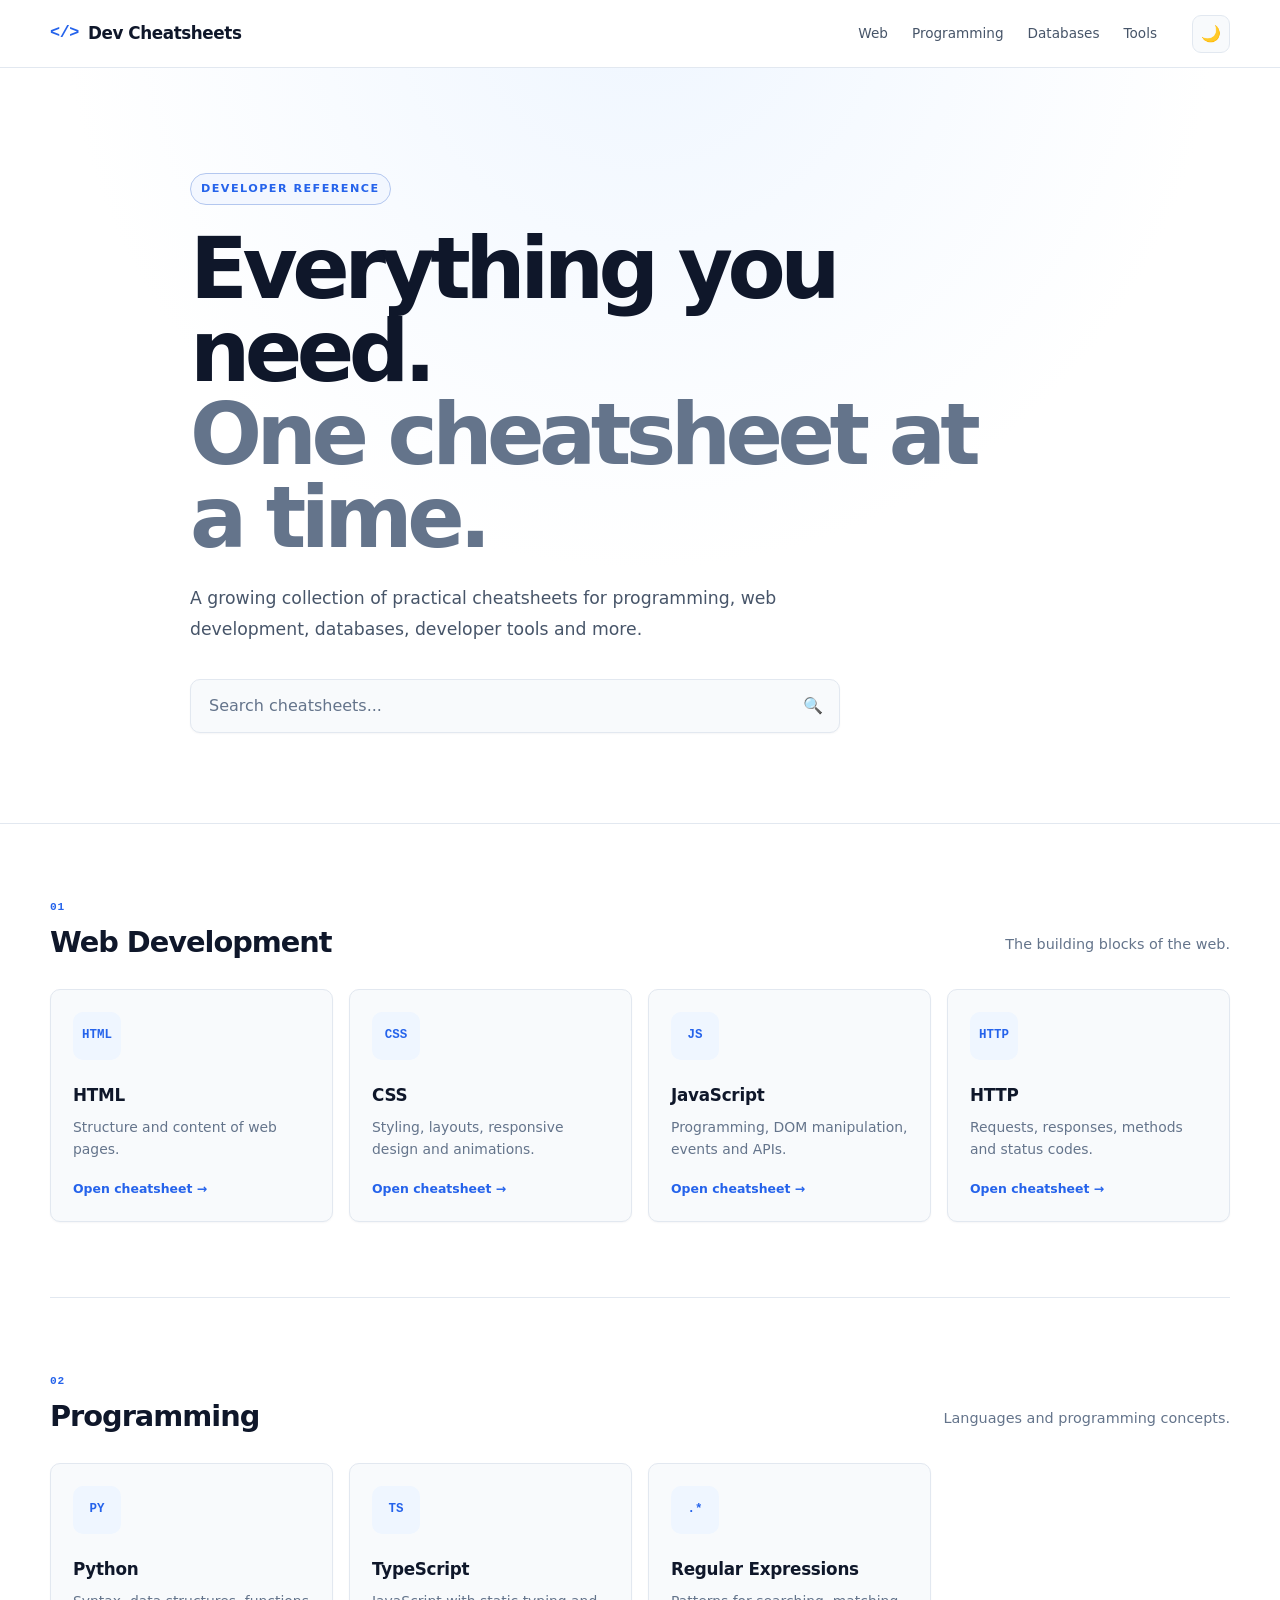
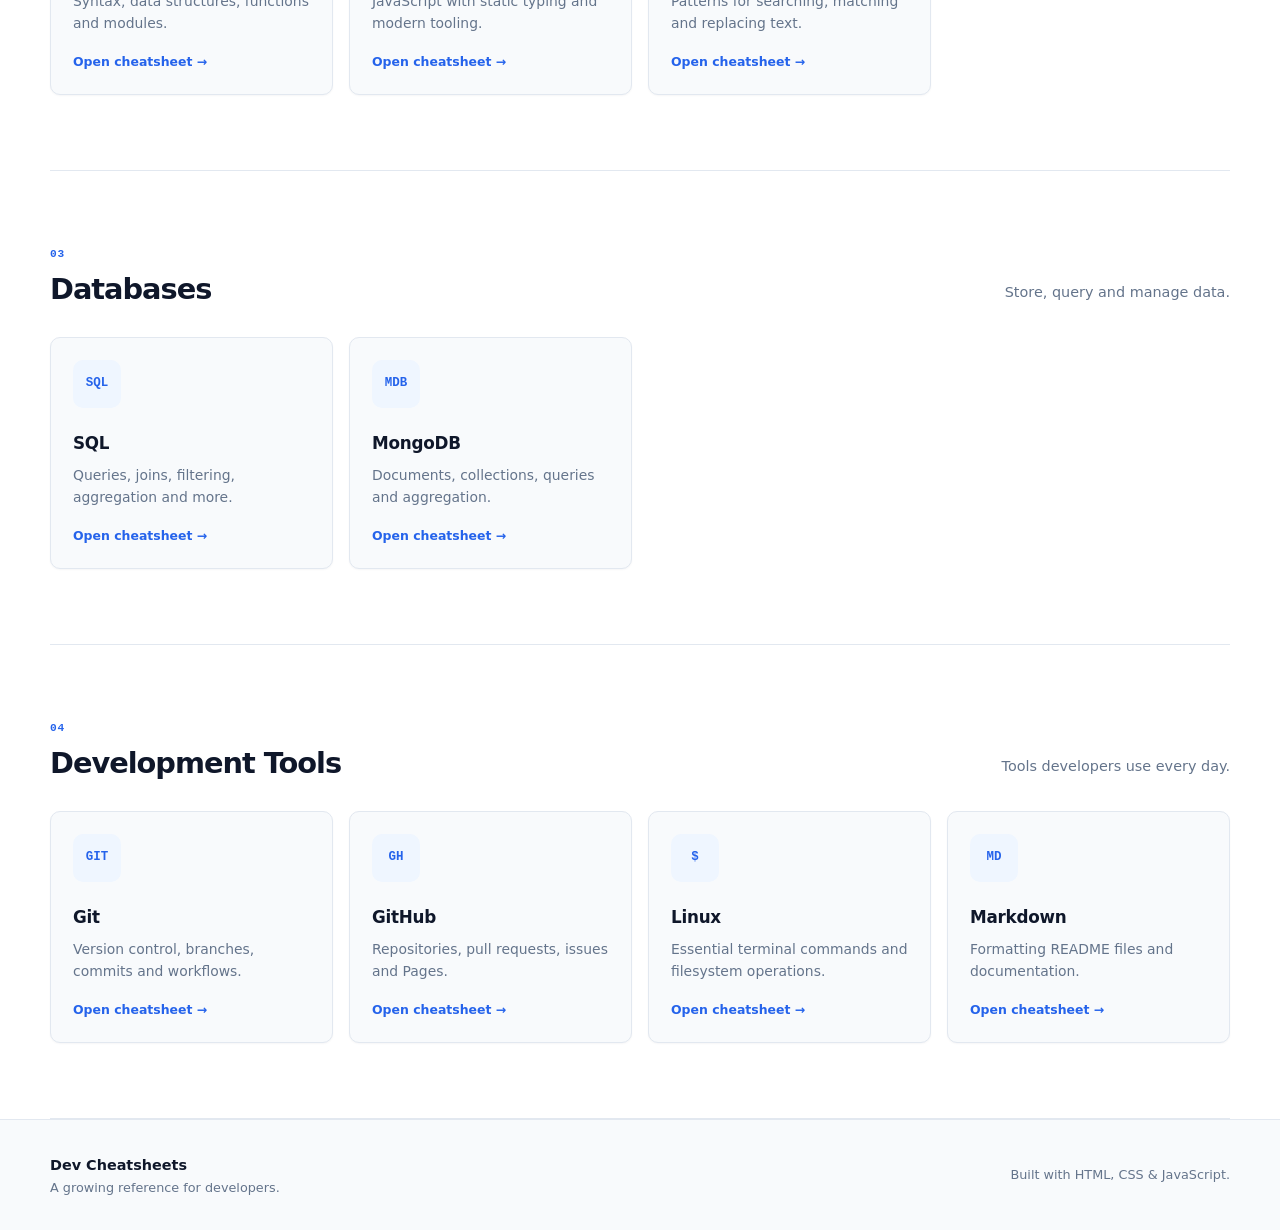
==== commit 2ba266db: "Add files via upload" ====
--- a/index.html
+++ b/index.html
@@ -1,4986 +1,711 @@
-<!DOCTYPE html>
-<html lang="en">
-<head>
-    <meta charset="UTF-8">
-
-    <meta
-        name="viewport"
-        content="width=device-width, initial-scale=1.0"
-    >
-
-    <meta
-        name="description"
-        content="A complete beginner-friendly HTML cheatsheet covering HTML tags, attributes, nesting, examples, and browser output."
-    >
-
-    <meta
-        name="author"
-        content="Your Name"
-    >
-
-    <title>Complete HTML Cheatsheet</title>
-
-    <style>
-
-        /* =========================================================
-           RESET
-        ========================================================= */
-
-        * {
-            box-sizing: border-box;
-            margin: 0;
-            padding: 0;
-        }
-
-        html {
-            scroll-behavior: smooth;
-        }
-
-        body {
-            font-family:
-                Inter,
-                system-ui,
-                -apple-system,
-                BlinkMacSystemFont,
-                "Segoe UI",
-                sans-serif;
-
-            background: #f8fafc;
-            color: #172033;
-            line-height: 1.6;
-        }
-
-        a {
-            color: inherit;
-            text-decoration: none;
-        }
-
-        button,
-        input {
-            font: inherit;
-        }
-
-
-        /* =========================================================
-           HEADER
-        ========================================================= */
-
-        .topbar {
-            position: sticky;
-            top: 0;
-            z-index: 1000;
-
-            display: flex;
-            align-items: center;
-            justify-content: space-between;
-
-            padding: 16px 28px;
-
-            background: #ffffff;
-            border-bottom: 1px solid #e5e7eb;
-        }
-
-        .logo {
-            display: flex;
-            align-items: center;
-            gap: 10px;
-
-            font-size: 20px;
-            font-weight: 800;
-        }
-
-        .logo-mark {
-            display: grid;
-            place-items: center;
-
-            width: 38px;
-            height: 38px;
-
-            border-radius: 10px;
-
-            background: #e44d26;
-            color: white;
-
-            font-weight: 900;
-        }
-
-        .topbar-right {
-            display: flex;
-            align-items: center;
-            gap: 12px;
-        }
-
-        .github-link,
-        .theme-button {
-            padding: 8px 14px;
-
-            border: 1px solid #d1d5db;
-            border-radius: 8px;
-
-            background: white;
-            cursor: pointer;
-
-            transition: 0.2s;
-        }
-
-        .github-link:hover,
-        .theme-button:hover {
-            background: #f3f4f6;
-        }
-
-
-        /* =========================================================
-           LAYOUT
-        ========================================================= */
-
-        .layout {
-            display: grid;
-            grid-template-columns: 270px 1fr;
-
-            min-height: calc(100vh - 70px);
-        }
-
-
-        /* =========================================================
-           SIDEBAR
-        ========================================================= */
-
-        .sidebar {
-            position: sticky;
-            top: 70px;
-
-            height: calc(100vh - 70px);
-
-            overflow-y: auto;
-
-            padding: 24px 18px;
-
-            background: #ffffff;
-            border-right: 1px solid #e5e7eb;
-        }
-
-        .sidebar-title {
-            margin-bottom: 14px;
-
-            color: #6b7280;
-
-            font-size: 12px;
-            font-weight: 800;
-            letter-spacing: 0.08em;
-            text-transform: uppercase;
-        }
-
-        .sidebar a {
-            display: block;
-
-            padding: 8px 12px;
-            margin-bottom: 3px;
-
-            border-radius: 7px;
-
-            color: #4b5563;
-
-            font-size: 14px;
-
-            transition: 0.2s;
-        }
-
-        .sidebar a:hover {
-            background: #f3f4f6;
-            color: #111827;
-        }
-
-
-        /* =========================================================
-           MAIN CONTENT
-        ========================================================= */
-
-        main {
-            width: min(1200px, 100%);
-            margin: auto;
-
-            padding: 60px 50px;
-        }
-
-        .hero {
-            margin-bottom: 50px;
-        }
-
-        .hero-badge {
-            display: inline-block;
-
-            margin-bottom: 16px;
-            padding: 5px 12px;
-
-            border-radius: 999px;
-
-            background: #fff1ed;
-            color: #c2410c;
-
-            font-size: 13px;
-            font-weight: 700;
-        }
-
-        .hero h1 {
-            margin-bottom: 18px;
-
-            font-size: clamp(38px, 6vw, 68px);
-            line-height: 1.05;
-            letter-spacing: -0.04em;
-        }
-
-        .hero p {
-            max-width: 750px;
-
-            color: #64748b;
-
-            font-size: 18px;
-        }
-
-
-        /* =========================================================
-           SEARCH
-        ========================================================= */
-
-        .search-container {
-            position: sticky;
-            top: 70px;
-            z-index: 100;
-
-            margin-bottom: 40px;
-
-            padding: 14px 0;
-
-            background: #f8fafc;
-        }
-
-        .search-box {
-            width: 100%;
-
-            padding: 14px 18px;
-
-            border: 1px solid #d1d5db;
-            border-radius: 10px;
-
-            outline: none;
-
-            background: white;
-
-            font-size: 16px;
-
-            box-shadow: 0 3px 12px rgba(0, 0, 0, 0.04);
-        }
-
-        .search-box:focus {
-            border-color: #e44d26;
-            box-shadow: 0 0 0 3px rgba(228, 77, 38, 0.1);
-        }
-
-
-        /* =========================================================
-           SECTIONS
-        ========================================================= */
-
-        .section {
-            margin-bottom: 70px;
-            scroll-margin-top: 140px;
-        }
-
-        .section-header {
-            margin-bottom: 28px;
-        }
-
-        .section-header h2 {
-            margin-bottom: 8px;
-
-            font-size: 32px;
-            letter-spacing: -0.02em;
-        }
-
-        .section-header p {
-            color: #64748b;
-        }
-
-
-        /* =========================================================
-           TAG CARDS
-        ========================================================= */
-
-        .tag-card {
-            margin-bottom: 28px;
-
-            overflow: hidden;
-
-            border: 1px solid #e5e7eb;
-            border-radius: 14px;
-
-            background: white;
-
-            box-shadow: 0 5px 20px rgba(0, 0, 0, 0.035);
-        }
-
-        .tag-card-header {
-            display: flex;
-            align-items: center;
-            justify-content: space-between;
-
-            padding: 18px 22px;
-
-            border-bottom: 1px solid #e5e7eb;
-        }
-
-        .tag-name {
-            color: #c2410c;
-
-            font-family:
-                "SFMono-Regular",
-                Consolas,
-                monospace;
-
-            font-size: 20px;
-            font-weight: 800;
-        }
-
-        .tag-type {
-            padding: 4px 9px;
-
-            border-radius: 999px;
-
-            background: #f1f5f9;
-            color: #64748b;
-
-            font-size: 11px;
-            font-weight: 700;
-            text-transform: uppercase;
-        }
-
-        .tag-card-body {
-            padding: 22px;
-        }
-
-        .description {
-            margin-bottom: 20px;
-
-            color: #374151;
-        }
-
-
-        /* =========================================================
-           EXAMPLE GRID
-        ========================================================= */
-
-        .example-grid {
-            display: grid;
-            grid-template-columns: 1fr 1fr;
-
-            gap: 20px;
-
-            margin-top: 18px;
-        }
-
-        .example-box h4 {
-            margin-bottom: 8px;
-
-            color: #475569;
-
-            font-size: 13px;
-            text-transform: uppercase;
-            letter-spacing: 0.05em;
-        }
-
-
-        /* =========================================================
-           CODE BLOCK
-        ========================================================= */
-
-        .code-wrapper {
-            position: relative;
-        }
-
-        pre {
-            overflow-x: auto;
-
-            padding: 18px;
-
-            border-radius: 10px;
-
-            background: #111827;
-            color: #e5e7eb;
-
-            font-family:
-                "SFMono-Regular",
-                Consolas,
-                "Liberation Mono",
-                monospace;
-
-            font-size: 13px;
-            line-height: 1.7;
-        }
-
-        code {
-            font-family: inherit;
-        }
-
-        .copy-button {
-            position: absolute;
-            top: 8px;
-            right: 8px;
-
-            padding: 5px 9px;
-
-            border: 1px solid #4b5563;
-            border-radius: 6px;
-
-            background: #1f2937;
-            color: #e5e7eb;
-
-            cursor: pointer;
-
-            font-size: 11px;
-        }
-
-        .copy-button:hover {
-            background: #374151;
-        }
-
-
-        /* =========================================================
-           RESULT BOX
-        ========================================================= */
-
-        .result-box {
-            min-height: 100px;
-
-            padding: 20px;
-
-            border: 1px solid #dbe3ec;
-            border-radius: 10px;
-
-            background: #ffffff;
-        }
-
-        .result-label {
-            margin-bottom: 10px;
-
-            color: #94a3b8;
-
-            font-size: 11px;
-            font-weight: 800;
-            text-transform: uppercase;
-        }
-
-
-        /* =========================================================
-           CONTENT INSIDE
-        ========================================================= */
-
-        .inside-box {
-            margin-top: 20px;
-            padding: 16px;
-
-            border-left: 4px solid #e44d26;
-
-            background: #fff7f4;
-        }
-
-        .inside-box strong {
-            display: block;
-            margin-bottom: 7px;
-        }
-
-
-        /* =========================================================
-           ATTRIBUTE TABLE
-        ========================================================= */
-
-        table {
-            width: 100%;
-
-            border-collapse: collapse;
-
-            margin-top: 20px;
-
-            background: white;
-        }
-
-        th,
-        td {
-            padding: 12px 14px;
-
-            border: 1px solid #e5e7eb;
-
-            text-align: left;
-        }
-
-        th {
-            background: #f8fafc;
-
-            font-size: 13px;
-        }
-
-        td code {
-            color: #c2410c;
-        }
-
-
-        /* =========================================================
-           SPECIAL BOXES
-        ========================================================= */
-
-        .info-box {
-            margin: 25px 0;
-            padding: 20px;
-
-            border: 1px solid #bfdbfe;
-            border-radius: 10px;
-
-            background: #eff6ff;
-        }
-
-        .warning-box {
-            margin: 25px 0;
-            padding: 20px;
-
-            border: 1px solid #fed7aa;
-            border-radius: 10px;
-
-            background: #fff7ed;
-        }
-
-        .tree {
-            padding: 20px;
-
-            overflow-x: auto;
-
-            border-radius: 10px;
-
-            background: #111827;
-            color: #e5e7eb;
-
-            font-family: monospace;
-            line-height: 1.8;
-        }
-
-
-        /* =========================================================
-           FOOTER
-        ========================================================= */
-
-        footer {
-            margin-top: 80px;
-            padding: 35px;
-
-            border-top: 1px solid #e5e7eb;
-
-            text-align: center;
-
-            color: #64748b;
-        }
-
-
-        /* =========================================================
-           DARK MODE
-        ========================================================= */
-
-        body.dark {
-            background: #0f172a;
-            color: #e5e7eb;
-        }
-
-        body.dark .topbar,
-        body.dark .sidebar,
-        body.dark .tag-card,
-        body.dark .result-box,
-        body.dark table {
-            background: #111827;
-            border-color: #1f2937;
-        }
-
-        body.dark .sidebar a,
-        body.dark .description,
-        body.dark .section-header p {
-            color: #94a3b8;
-        }
-
-        body.dark .sidebar a:hover {
-            background: #1f2937;
-        }
-
-        body.dark .search-container {
-            background: #0f172a;
-        }
-
-        body.dark .search-box,
-        body.dark .github-link,
-        body.dark .theme-button {
-            background: #111827;
-            color: #e5e7eb;
-            border-color: #374151;
-        }
-
-        body.dark .tag-card-header {
-            border-color: #1f2937;
-        }
-
-        body.dark th {
-            background: #1f2937;
-        }
-
-        body.dark td,
-        body.dark th {
-            border-color: #374151;
-        }
-
-        body.dark .inside-box {
-            background: #1c1917;
-        }
-
-        body.dark footer {
-            border-color: #1f2937;
-        }
-
-
-        /* =========================================================
-           MOBILE
-        ========================================================= */
-
-        @media (max-width: 900px) {
-
-            .layout {
-                grid-template-columns: 1fr;
-            }
-
-            .sidebar {
-                display: none;
-            }
-
-            main {
-                padding: 40px 20px;
-            }
-
-            .example-grid {
-                grid-template-columns: 1fr;
-            }
-
-            .topbar {
-                padding: 12px 16px;
-            }
-
-            .github-link {
-                display: none;
-            }
-        }
-
-    </style>
-</head>
-
-
-<body>
-
-    <!-- =========================================================
-         TOP BAR
-    ========================================================= -->
-
-    <header class="topbar">
-
-        <a href="#" class="logo">
-
-            <span class="logo-mark">
-                &lt;/&gt;
-            </span>
-
-            HTML Cheatsheet
-
-        </a>
-
-        <div class="topbar-right">
-
-            <a
-                class="github-link"
-                href="https://github.com/"
-                target="_blank"
-                rel="noopener"
-            >
-                GitHub
-            </a>
-
-            <button
-                class="theme-button"
-                id="themeButton"
-            >
-                🌙 Theme
-            </button>
-
-        </div>
-
-    </header>
-
-
-    <!-- =========================================================
-         PAGE LAYOUT
-    ========================================================= -->
-
-    <div class="layout">
-
-
-        <!-- =====================================================
-             SIDEBAR
-        ===================================================== -->
-
-        <aside class="sidebar">
-
-            <div class="sidebar-title">
-                Contents
-            </div>
-
-            <a href="#basics">
-                Basic Structure
-            </a>
-
-            <a href="#metadata">
-                Metadata
-            </a>
-
-            <a href="#headings">
-                Headings & Text
-            </a>
-
-            <a href="#formatting">
-                Text Formatting
-            </a>
-
-            <a href="#links">
-                Links
-            </a>
-
-            <a href="#media">
-                Images & Media
-            </a>
-
-            <a href="#lists">
-                Lists
-            </a>
-
-            <a href="#semantic">
-                Semantic Layout
-            </a>
-
-            <a href="#forms">
-                Forms
-            </a>
-
-            <a href="#tables">
-                Tables
-            </a>
-
-            <a href="#interactive">
-                Interactive
-            </a>
-
-            <a href="#scripts">
-                Scripts
-            </a>
-
-            <a href="#attributes">
-                Attributes
-            </a>
-
-            <a href="#nesting">
-                Nesting
-            </a>
-
-            <a href="#void">
-                Void Elements
-            </a>
-
-            <a href="#deprecated">
-                Deprecated Tags
-            </a>
-
-        </aside>
-
-
-        <!-- =====================================================
-             MAIN
-        ===================================================== -->
-
-        <main>
-
-
-            <!-- =================================================
-                 HERO
-            ================================================= -->
-
-            <section class="hero">
-
-                <span class="hero-badge">
-                    HTML 5+ CHEATSHEET
-                </span>
-
-                <h1>
-                    Complete HTML Cheatsheet
-                </h1>
-
-                <p>
-                    Learn HTML tags, attributes, nesting,
-                    examples, and what the browser actually
-                    displays.
-                </p>
-
-            </section>
-
-
-            <!-- =================================================
-                 SEARCH
-            ================================================= -->
-
-            <div class="search-container">
-
-                <input
-                    type="search"
-                    id="search"
-                    class="search-box"
-                    placeholder="Search HTML tags... e.g. input, table, image"
-                >
-
-            </div>
-
-
-            <!-- =================================================
-                 BASICS
-            ================================================= -->
-
-            <section
-                class="section"
-                id="basics"
-            >
-
-                <div class="section-header">
-
-                    <h2>
-                        1. Basic HTML Structure
-                    </h2>
-
-                    <p>
-                        The basic structure of an HTML document.
-                    </p>
-
-                </div>
-
-
-                <div class="tag-card">
-
-                    <div class="tag-card-header">
-
-                        <span class="tag-name">
-                            &lt;!DOCTYPE html&gt;
-                        </span>
-
-                        <span class="tag-type">
-                            Declaration
-                        </span>
-
-                    </div>
-
-                    <div class="tag-card-body">
-
-                        <p class="description">
-                            Tells the browser that the document
-                            uses modern HTML.
-                        </p>
-
-                        <div class="example-grid">
-
-                            <div class="example-box">
-
-                                <h4>
-                                    Code
-                                </h4>
-
-                                <div class="code-wrapper">
-
-                                    <pre><code>&lt;!DOCTYPE html&gt;</code></pre>
-
-                                    <button
-                                        class="copy-button"
-                                    >
-                                        Copy
-                                    </button>
-
-                                </div>
-
-                            </div>
-
-                            <div class="example-box">
-
-                                <h4>
-                                    Browser
-                                </h4>
-
-                                <div class="result-box">
-
-                                    <div class="result-label">
-                                        Result
-                                    </div>
-
-                                    <p>
-                                        This declaration itself
-                                        produces no visible content.
-                                    </p>
-
-                                </div>
-
-                            </div>
-
-                        </div>
-
-                    </div>
-
-                </div>
-
-
-                <div class="tag-card">
-
-                    <div class="tag-card-header">
-
-                        <span class="tag-name">
-                            &lt;html&gt;
-                        </span>
-
-                        <span class="tag-type">
-                            Root
-                        </span>
-
-                    </div>
-
-                    <div class="tag-card-body">
-
-                        <p class="description">
-                            The root element containing the
-                            entire HTML document.
-                        </p>
-
-                        <div class="code-wrapper">
-
-                            <pre><code>&lt;html lang="en"&gt;
-
-    ...
-
-&lt;/html&gt;</code></pre>
-
-                            <button class="copy-button">
-                                Copy
-                            </button>
-
-                        </div>
-
-                        <div class="inside-box">
-
-                            <strong>
-                                What can go inside?
-                            </strong>
-
-                            Normally:
-
-                            <code>
-                                &lt;head&gt;
-                            </code>
-
-                            and
-
-                            <code>
-                                &lt;body&gt;
-                            </code>
-
-                        </div>
-
-                    </div>
-
-                </div>
-
-
-                <div class="tag-card">
-
-                    <div class="tag-card-header">
-
-                        <span class="tag-name">
-                            &lt;head&gt;
-                        </span>
-
-                        <span class="tag-type">
-                            Metadata
-                        </span>
-
-                    </div>
-
-                    <div class="tag-card-body">
-
-                        <p class="description">
-                            Contains information about the
-                            webpage that usually isn't displayed
-                            directly.
-                        </p>
-
-                        <div class="code-wrapper">
-
-                            <pre><code>&lt;head&gt;
-
-    &lt;title&gt;My Website&lt;/title&gt;
-
-    &lt;meta charset="UTF-8"&gt;
-
-    &lt;link
-        rel="stylesheet"
-        href="style.css"
-    &gt;
-
-&lt;/head&gt;</code></pre>
-
-                            <button class="copy-button">
-                                Copy
-                            </button>
-
-                        </div>
-
-                        <div class="inside-box">
-
-                            <strong>
-                                Common children
-                            </strong>
-
-                            <code>&lt;title&gt;</code>,
-                            <code>&lt;meta&gt;</code>,
-                            <code>&lt;link&gt;</code>,
-                            <code>&lt;style&gt;</code>,
-                            <code>&lt;script&gt;</code>,
-                            <code>&lt;base&gt;</code>
-
-                        </div>
-
-                    </div>
-
-                </div>
-
-
-                <div class="tag-card">
-
-                    <div class="tag-card-header">
-
-                        <span class="tag-name">
-                            &lt;body&gt;
-                        </span>
-
-                        <span class="tag-type">
-                            Content
-                        </span>
-
-                    </div>
-
-                    <div class="tag-card-body">
-
-                        <p class="description">
-                            Contains the visible content of
-                            the webpage.
-                        </p>
-
-                        <div class="code-wrapper">
-
-                            <pre><code>&lt;body&gt;
-
-    &lt;h1&gt;Hello World&lt;/h1&gt;
-
-    &lt;p&gt;
-        Welcome to my website.
-    &lt;/p&gt;
-
-&lt;/body&gt;</code></pre>
-
-                            <button class="copy-button">
-                                Copy
-                            </button>
-
-                        </div>
-
-                    </div>
-
-                </div>
-
-            </section>
-
-
-            <!-- =================================================
-                 METADATA
-            ================================================= -->
-
-            <section
-                class="section"
-                id="metadata"
-            >
-
-                <div class="section-header">
-
-                    <h2>
-                        2. Metadata Tags
-                    </h2>
-
-                    <p>
-                        Information about your webpage.
-                    </p>
-
-                </div>
-
-
-                <div class="tag-card">
-
-                    <div class="tag-card-header">
-
-                        <span class="tag-name">
-                            &lt;title&gt;
-                        </span>
-
-                        <span class="tag-type">
-                            Metadata
-                        </span>
-
-                    </div>
-
-                    <div class="tag-card-body">
-
-                        <p class="description">
-                            Sets the title shown in the browser tab.
-                        </p>
-
-                        <div class="example-grid">
-
-                            <div class="example-box">
-
-                                <h4>
-                                    Code
-                                </h4>
-
-                                <pre><code>&lt;title&gt;
-    My Website
-&lt;/title&gt;</code></pre>
-
-                            </div>
-
-                            <div class="example-box">
-
-                                <h4>
-                                    Browser
-                                </h4>
-
-                                <div class="result-box">
-
-                                    <div class="result-label">
-                                        Browser tab
-                                    </div>
-
-                                    📄 My Website
-
-                                </div>
-
-                            </div>
-
-                        </div>
-
-                    </div>
-
-                </div>
-
-
-                <div class="tag-card">
-
-                    <div class="tag-card-header">
-
-                        <span class="tag-name">
-                            &lt;meta&gt;
-                        </span>
-
-                        <span class="tag-type">
-                            Void
-                        </span>
-
-                    </div>
-
-                    <div class="tag-card-body">
-
-                        <p class="description">
-                            Provides metadata about the page.
-                        </p>
-
-                        <pre><code>&lt;meta charset="UTF-8"&gt;
-
-&lt;meta
-    name="viewport"
-    content="width=device-width, initial-scale=1.0"
-&gt;
-
-&lt;meta
-    name="description"
-    content="My website"
-&gt;</code></pre>
-
-                        <div class="inside-box">
-
-                            <strong>
-                                Can it contain anything?
-                            </strong>
-
-                            No. It is a void element.
-
-                        </div>
-
-                    </div>
-
-                </div>
-
-
-                <div class="tag-card">
-
-                    <div class="tag-card-header">
-
-                        <span class="tag-name">
-                            &lt;link&gt;
-                        </span>
-
-                        <span class="tag-type">
-                            Void
-                        </span>
-
-                    </div>
-
-                    <div class="tag-card-body">
-
-                        <p class="description">
-                            Connects an external resource,
-                            commonly CSS.
-                        </p>
-
-                        <pre><code>&lt;link
-    rel="stylesheet"
-    href="style.css"
-&gt;</code></pre>
-
-                    </div>
-
-                </div>
-
-
-                <div class="tag-card">
-
-                    <div class="tag-card-header">
-
-                        <span class="tag-name">
-                            &lt;style&gt;
-                        </span>
-
-                        <span class="tag-type">
-                            CSS
-                        </span>
-
-                    </div>
-
-                    <div class="tag-card-body">
-
-                        <p class="description">
-                            Contains CSS directly inside the HTML document.
-                        </p>
-
-                        <pre><code>&lt;style&gt;
-
-    p {
-        color: red;
-    }
-
-&lt;/style&gt;</code></pre>
-
-                    </div>
-
-                </div>
-
-            </section>
-
-
-            <!-- =================================================
-                 HEADINGS
-            ================================================= -->
-
-            <section
-                class="section"
-                id="headings"
-            >
-
-                <div class="section-header">
-
-                    <h2>
-                        3. Headings & Text
-                    </h2>
-
-                    <p>
-                        Elements used to display written content.
-                    </p>
-
-                </div>
-
-
-                <!-- H1 -->
-
-                <div class="tag-card">
-
-                    <div class="tag-card-header">
-
-                        <span class="tag-name">
-                            &lt;h1&gt; – &lt;h6&gt;
-                        </span>
-
-                        <span class="tag-type">
-                            Heading
-                        </span>
-
-                    </div>
-
-                    <div class="tag-card-body">
-
-                        <p class="description">
-                            Six levels of headings.
-                            h1 is the highest-level heading.
-                        </p>
-
-                        <div class="example-grid">
-
-                            <div>
-
-                                <h4>
-                                    Code
-                                </h4>
-
-                                <pre><code>&lt;h1&gt;Main Heading&lt;/h1&gt;
-
-&lt;h2&gt;Section Heading&lt;/h2&gt;
-
-&lt;h3&gt;Subsection&lt;/h3&gt;</code></pre>
-
-                            </div>
-
-                            <div>
-
-                                <h4>
-                                    Browser
-                                </h4>
-
-                                <div class="result-box">
-
-                                    <h1>
-                                        Main Heading
-                                    </h1>
-
-                                    <h2>
-                                        Section Heading
-                                    </h2>
-
-                                    <h3>
-                                        Subsection
-                                    </h3>
-
-                                </div>
-
-                            </div>
-
-                        </div>
-
-                        <div class="inside-box">
-
-                            <strong>
-                                What can go inside?
-                            </strong>
-
-                            Text and phrasing content such as
-                            <code>&lt;strong&gt;</code>,
-                            <code>&lt;em&gt;</code>,
-                            <code>&lt;span&gt;</code>,
-                            etc.
-
-                        </div>
-
-                    </div>
-
-                </div>
-
-
-                <!-- P -->
-
-                <div class="tag-card">
-
-                    <div class="tag-card-header">
-
-                        <span class="tag-name">
-                            &lt;p&gt;
-                        </span>
-
-                        <span class="tag-type">
-                            Paragraph
-                        </span>
-
-                    </div>
-
-                    <div class="tag-card-body">
-
-                        <p class="description">
-                            Represents a paragraph.
-                        </p>
-
-                        <div class="example-grid">
-
-                            <div>
-
-                                <h4>
-                                    Code
-                                </h4>
-
-                                <pre><code>&lt;p&gt;
-    This is a paragraph.
-&lt;/p&gt;</code></pre>
-
-                            </div>
-
-                            <div>
-
-                                <h4>
-                                    Browser
-                                </h4>
-
-                                <div class="result-box">
-
-                                    <p>
-                                        This is a paragraph.
-                                    </p>
-
-                                </div>
-
-                            </div>
-
-                        </div>
-
-                    </div>
-
-                </div>
-
-
-                <!-- BR -->
-
-                <div class="tag-card">
-
-                    <div class="tag-card-header">
-
-                        <span class="tag-name">
-                            &lt;br&gt;
-                        </span>
-
-                        <span class="tag-type">
-                            Void
-                        </span>
-
-                    </div>
-
-                    <div class="tag-card-body">
-
-                        <p class="description">
-                            Creates a line break.
-                        </p>
-
-                        <pre><code>Hello&lt;br&gt;
-World</code></pre>
-
-                        <div class="result-box">
-
-                            Hello<br>
-                            World
-
-                        </div>
-
-                    </div>
-
-                </div>
-
-
-                <!-- HR -->
-
-                <div class="tag-card">
-
-                    <div class="tag-card-header">
-
-                        <span class="tag-name">
-                            &lt;hr&gt;
-                        </span>
-
-                        <span class="tag-type">
-                            Void
-                        </span>
-
-                    </div>
-
-                    <div class="tag-card-body">
-
-                        <p class="description">
-                            Represents a thematic break.
-                        </p>
-
-                        <pre><code>&lt;p&gt;Chapter 1&lt;/p&gt;
-
-&lt;hr&gt;
-
-&lt;p&gt;Chapter 2&lt;/p&gt;</code></pre>
-
-                        <div class="result-box">
-
-                            <p>Chapter 1</p>
-
-                            <hr>
-
-                            <p>Chapter 2</p>
-
-                        </div>
-
-                    </div>
-
-                </div>
-
-
-                <!-- PRE -->
-
-                <div class="tag-card">
-
-                    <div class="tag-card-header">
-
-                        <span class="tag-name">
-                            &lt;pre&gt;
-                        </span>
-
-                        <span class="tag-type">
-                            Text
-                        </span>
-
-                    </div>
-
-                    <div class="tag-card-body">
-
-                        <p class="description">
-                            Preserves spaces and line breaks.
-                        </p>
-
-                        <pre><code>&lt;pre&gt;
-Hello
-    World
-        HTML
-&lt;/pre&gt;</code></pre>
-
-                        <div class="result-box">
-
-                            <pre>Hello
-    World
-        HTML</pre>
-
-                        </div>
-
-                    </div>
-
-                </div>
-
-
-                <!-- BLOCKQUOTE -->
-
-                <div class="tag-card">
-
-                    <div class="tag-card-header">
-
-                        <span class="tag-name">
-                            &lt;blockquote&gt;
-                        </span>
-
-                        <span class="tag-type">
-                            Quote
-                        </span>
-
-                    </div>
-
-                    <div class="tag-card-body">
-
-                        <p class="description">
-                            Represents a longer quotation.
-                        </p>
-
-                        <pre><code>&lt;blockquote&gt;
-    The web is for everyone.
-&lt;/blockquote&gt;</code></pre>
-
-                        <div class="result-box">
-
-                            <blockquote>
-                                The web is for everyone.
-                            </blockquote>
-
-                        </div>
-
-                    </div>
-
-                </div>
-
-            </section>
-
-
-            <!-- =================================================
-                 FORMATTING
-            ================================================= -->
-
-            <section
-                class="section"
-                id="formatting"
-            >
-
-                <div class="section-header">
-
-                    <h2>
-                        4. Text Formatting
-                    </h2>
-
-                    <p>
-                        Elements that add meaning or emphasis to text.
-                    </p>
-
-                </div>
-
-
-                <!-- STRONG -->
-
-                <div class="tag-card">
-
-                    <div class="tag-card-header">
-
-                        <span class="tag-name">
-                            &lt;strong&gt;
-                        </span>
-
-                        <span class="tag-type">
-                            Importance
-                        </span>
-
-                    </div>
-
-                    <div class="tag-card-body">
-
-                        <p class="description">
-                            Indicates strong importance.
-                            Browsers normally display it in bold.
-                        </p>
-
-                        <pre><code>&lt;strong&gt;Warning!&lt;/strong&gt;</code></pre>
-
-                        <div class="result-box">
-
-                            <strong>
-                                Warning!
-                            </strong>
-
-                        </div>
-
-                    </div>
-
-                </div>
-
-
-                <!-- EM -->
-
-                <div class="tag-card">
-
-                    <div class="tag-card-header">
-
-                        <span class="tag-name">
-                            &lt;em&gt;
-                        </span>
-
-                        <span class="tag-type">
-                            Emphasis
-                        </span>
-
-                    </div>
-
-                    <div class="tag-card-body">
-
-                        <p class="description">
-                            Adds emphasis to text.
-                        </p>
-
-                        <pre><code>&lt;em&gt;Important&lt;/em&gt;</code></pre>
-
-                        <div class="result-box">
-
-                            <em>
-                                Important
-                            </em>
-
-                        </div>
-
-                    </div>
-
-                </div>
-
-
-                <!-- MARK -->
-
-                <div class="tag-card">
-
-                    <div class="tag-card-header">
-
-                        <span class="tag-name">
-                            &lt;mark&gt;
-                        </span>
-
-                        <span class="tag-type">
-                            Highlight
-                        </span>
-
-                    </div>
-
-                    <div class="tag-card-body">
-
-                        <p class="description">
-                            Highlights text.
-                        </p>
-
-                        <pre><code>&lt;mark&gt;Important&lt;/mark&gt;</code></pre>
-
-                        <div class="result-box">
-
-                            <mark>
-                                Important
-                            </mark>
-
-                        </div>
-
-                    </div>
-
-                </div>
-
-
-                <!-- CODE -->
-
-                <div class="tag-card">
-
-                    <div class="tag-card-header">
-
-                        <span class="tag-name">
-                            &lt;code&gt;
-                        </span>
-
-                        <span class="tag-type">
-                            Code
-                        </span>
-
-                    </div>
-
-                    <div class="tag-card-body">
-
-                        <p class="description">
-                            Represents a piece of computer code.
-                        </p>
-
-                        <pre><code>&lt;p&gt;
-    Use &lt;code&gt;console.log()&lt;/code&gt;
-&lt;/p&gt;</code></pre>
-
-                        <div class="result-box">
-
-                            <p>
-                                Use
-                                <code>console.log()</code>
-                            </p>
-
-                        </div>
-
-                    </div>
-
-                </div>
-
-
-                <!-- SUB -->
-
-                <div class="tag-card">
-
-                    <div class="tag-card-header">
-
-                        <span class="tag-name">
-                            &lt;sub&gt;
-                        </span>
-
-                        <span class="tag-type">
-                            Subscript
-                        </span>
-
-                    </div>
-
-                    <div class="tag-card-body">
-
-                        <pre><code>H&lt;sub&gt;2&lt;/sub&gt;O</code></pre>
-
-                        <div class="result-box">
-
-                            H<sub>2</sub>O
-
-                        </div>
-
-                    </div>
-
-                </div>
-
-
-                <!-- SUP -->
-
-                <div class="tag-card">
-
-                    <div class="tag-card-header">
-
-                        <span class="tag-name">
-                            &lt;sup&gt;
-                        </span>
-
-                        <span class="tag-type">
-                            Superscript
-                        </span>
-
-                    </div>
-
-                    <div class="tag-card-body">
-
-                        <pre><code>x&lt;sup&gt;2&lt;/sup&gt;</code></pre>
-
-                        <div class="result-box">
-
-                            x<sup>2</sup>
-
-                        </div>
-
-                    </div>
-
-                </div>
-
-            </section>
-
-
-            <!-- =================================================
-                 LINKS
-            ================================================= -->
-
-            <section
-                class="section"
-                id="links"
-            >
-
-                <div class="section-header">
-
-                    <h2>
-                        5. Links
-                    </h2>
-
-                    <p>
-                        Navigate between pages and resources.
-                    </p>
-
-                </div>
-
-
-                <div class="tag-card">
-
-                    <div class="tag-card-header">
-
-                        <span class="tag-name">
-                            &lt;a&gt;
-                        </span>
-
-                        <span class="tag-type">
-                            Link
-                        </span>
-
-                    </div>
-
-                    <div class="tag-card-body">
-
-                        <p class="description">
-                            Creates a hyperlink.
-                        </p>
-
-                        <pre><code>&lt;a href="https://example.com"&gt;
-    Visit Example
-&lt;/a&gt;</code></pre>
-
-                        <div class="result-box">
-
-                            <a
-                                href="#"
-                                style="color: #2563eb; text-decoration: underline;"
-                            >
-                                Visit Example
-                            </a>
-
-                        </div>
-
-
-                        <div class="inside-box">
-
-                            <strong>
-                                Important attributes
-                            </strong>
-
-                            <code>href</code> –
-                            destination
-
-                            <br>
-
-                            <code>target</code> –
-                            where it opens
-
-                            <br>
-
-                            <code>rel</code> –
-                            relationship/security
-
-                            <br>
-
-                            <code>download</code> –
-                            download resource
-
-                        </div>
-
-                    </div>
-
-                </div>
-
-            </section>
-
-
-            <!-- =================================================
-                 MEDIA
-            ================================================= -->
-
-            <section
-                class="section"
-                id="media"
-            >
-
-                <div class="section-header">
-
-                    <h2>
-                        6. Images & Media
-                    </h2>
-
-                    <p>
-                        Add images, audio, video and external content.
-                    </p>
-
-                </div>
-
-
-                <!-- IMG -->
-
-                <div class="tag-card">
-
-                    <div class="tag-card-header">
-
-                        <span class="tag-name">
-                            &lt;img&gt;
-                        </span>
-
-                        <span class="tag-type">
-                            Void
-                        </span>
-
-                    </div>
-
-                    <div class="tag-card-body">
-
-                        <p class="description">
-                            Displays an image.
-                        </p>
-
-                        <pre><code>&lt;img
-    src="cat.jpg"
-    alt="A cat"
-    width="300"
-&gt;</code></pre>
-
-                        <div class="result-box">
-
-                            <div class="result-label">
-                                Browser
-                            </div>
-
-                            <p>
-                                The actual image specified by
-                                <code>src</code> will appear here.
-                            </p>
-
-                        </div>
-
-                        <div class="inside-box">
-
-                            <strong>
-                                Important
-                            </strong>
-
-                            <code>&lt;img&gt;</code>
-                            cannot contain children.
-
-                        </div>
-
-                    </div>
-
-                </div>
-
-
-                <!-- FIGURE -->
-
-                <div class="tag-card">
-
-                    <div class="tag-card-header">
-
-                        <span class="tag-name">
-                            &lt;figure&gt;
-                        </span>
-
-                        <span class="tag-type">
-                            Media
-                        </span>
-
-                    </div>
-
-                    <div class="tag-card-body">
-
-                        <p class="description">
-                            Groups self-contained media or content,
-                            often with a caption.
-                        </p>
-
-                        <pre><code>&lt;figure&gt;
-
-    &lt;img
-        src="mountain.jpg"
-        alt="Mountain"
-    &gt;
-
-    &lt;figcaption&gt;
-        Mountain landscape
-    &lt;/figcaption&gt;
-
-&lt;/figure&gt;</code></pre>
-
-                        <div class="inside-box">
-
-                            <strong>
-                                Common children
-                            </strong>
-
-                            <code>&lt;img&gt;</code>
-                            and
-                            <code>&lt;figcaption&gt;</code>
-
-                        </div>
-
-                    </div>
-
-                </div>
-
-
-                <!-- AUDIO -->
-
-                <div class="tag-card">
-
-                    <div class="tag-card-header">
-
-                        <span class="tag-name">
-                            &lt;audio&gt;
-                        </span>
-
-                        <span class="tag-type">
-                            Media
-                        </span>
-
-                    </div>
-
-                    <div class="tag-card-body">
-
-                        <p class="description">
-                            Embeds audio.
-                        </p>
-
-                        <pre><code>&lt;audio controls&gt;
-
-    &lt;source
-        src="music.mp3"
-        type="audio/mpeg"
-    &gt;
-
-&lt;/audio&gt;</code></pre>
-
-                    </div>
-
-                </div>
-
-
-                <!-- VIDEO -->
-
-                <div class="tag-card">
-
-                    <div class="tag-card-header">
-
-                        <span class="tag-name">
-                            &lt;video&gt;
-                        </span>
-
-                        <span class="tag-type">
-                            Media
-                        </span>
-
-                    </div>
-
-                    <div class="tag-card-body">
-
-                        <p class="description">
-                            Embeds video.
-                        </p>
-
-                        <pre><code>&lt;video controls width="500"&gt;
-
-    &lt;source
-        src="movie.mp4"
-        type="video/mp4"
-    &gt;
-
-&lt;/video&gt;</code></pre>
-
-                    </div>
-
-                </div>
-
-
-                <!-- IFRAME -->
-
-                <div class="tag-card">
-
-                    <div class="tag-card-header">
-
-                        <span class="tag-name">
-                            &lt;iframe&gt;
-                        </span>
-
-                        <span class="tag-type">
-                            Embed
-                        </span>
-
-                    </div>
-
-                    <div class="tag-card-body">
-
-                        <p class="description">
-                            Embeds another webpage or document.
-                        </p>
-
-                        <pre><code>&lt;iframe
-    src="https://example.com"
-    width="600"
-    height="400"
-&gt;&lt;/iframe&gt;</code></pre>
-
-                    </div>
-
-                </div>
-
-            </section>
-
-
-            <!-- =================================================
-                 LISTS
-            ================================================= -->
-
-            <section
-                class="section"
-                id="lists"
-            >
-
-                <div class="section-header">
-
-                    <h2>
-                        7. Lists
-                    </h2>
-
-                    <p>
-                        Create ordered, unordered and description lists.
-                    </p>
-
-                </div>
-
-
-                <!-- UL -->
-
-                <div class="tag-card">
-
-                    <div class="tag-card-header">
-
-                        <span class="tag-name">
-                            &lt;ul&gt;
-                        </span>
-
-                        <span class="tag-type">
-                            List
-                        </span>
-
-                    </div>
-
-                    <div class="tag-card-body">
-
-                        <p class="description">
-                            Creates an unordered/bullet list.
-                        </p>
-
-                        <pre><code>&lt;ul&gt;
-
-    &lt;li&gt;Apple&lt;/li&gt;
-    &lt;li&gt;Banana&lt;/li&gt;
-    &lt;li&gt;Mango&lt;/li&gt;
-
-&lt;/ul&gt;</code></pre>
-
-                        <div class="result-box">
-
-                            <ul>
-
-                                <li>
-                                    Apple
-                                </li>
-
-                                <li>
-                                    Banana
-                                </li>
-
-                                <li>
-                                    Mango
-                                </li>
-
-                            </ul>
-
-                        </div>
-
-                        <div class="inside-box">
-
-                            <strong>
-                                What can go inside?
-                            </strong>
-
-                            Normally
-                            <code>&lt;li&gt;</code>
-                            elements.
-
-                        </div>
-
-                    </div>
-
-                </div>
-
-
-                <!-- OL -->
-
-                <div class="tag-card">
-
-                    <div class="tag-card-header">
-
-                        <span class="tag-name">
-                            &lt;ol&gt;
-                        </span>
-
-                        <span class="tag-type">
-                            List
-                        </span>
-
-                    </div>
-
-                    <div class="tag-card-body">
-
-                        <p class="description">
-                            Creates an ordered/numbered list.
-                        </p>
-
-                        <pre><code>&lt;ol&gt;
-
-    &lt;li&gt;First&lt;/li&gt;
-    &lt;li&gt;Second&lt;/li&gt;
-    &lt;li&gt;Third&lt;/li&gt;
-
-&lt;/ol&gt;</code></pre>
-
-                        <div class="result-box">
-
-                            <ol>
-
-                                <li>
-                                    First
-                                </li>
-
-                                <li>
-                                    Second
-                                </li>
-
-                                <li>
-                                    Third
-                                </li>
-
-                            </ol>
-
-                        </div>
-
-                    </div>
-
-                </div>
-
-
-                <!-- LI -->
-
-                <div class="tag-card">
-
-                    <div class="tag-card-header">
-
-                        <span class="tag-name">
-                            &lt;li&gt;
-                        </span>
-
-                        <span class="tag-type">
-                            List Item
-                        </span>
-
-                    </div>
-
-                    <div class="tag-card-body">
-
-                        <p class="description">
-                            Represents one item inside a list.
-                        </p>
-
-                        <pre><code>&lt;li&gt;
-    Apple
-&lt;/li&gt;</code></pre>
-
-                        <div class="inside-box">
-
-                            <strong>
-                                Usually used inside
-                            </strong>
-
-                            <code>&lt;ul&gt;</code>,
-                            <code>&lt;ol&gt;</code>,
-                            or
-                            <code>&lt;menu&gt;</code>.
-
-                        </div>
-
-                    </div>
-
-                </div>
-
-
-                <!-- DL -->
-
-                <div class="tag-card">
-
-                    <div class="tag-card-header">
-
-                        <span class="tag-name">
-                            &lt;dl&gt; / &lt;dt&gt; / &lt;dd&gt;
-                        </span>
-
-                        <span class="tag-type">
-                            Description List
-                        </span>
-
-                    </div>
-
-                    <div class="tag-card-body">
-
-                        <p class="description">
-                            Used for terms and their descriptions.
-                        </p>
-
-                        <pre><code>&lt;dl&gt;
-
-    &lt;dt&gt;HTML&lt;/dt&gt;
-
-    &lt;dd&gt;
-        HyperText Markup Language
-    &lt;/dd&gt;
-
-    &lt;dt&gt;CSS&lt;/dt&gt;
-
-    &lt;dd&gt;
-        Cascading Style Sheets
-    &lt;/dd&gt;
-
-&lt;/dl&gt;</code></pre>
-
-                        <div class="result-box">
-
-                            <dl>
-
-                                <dt>
-                                    <strong>HTML</strong>
-                                </dt>
-
-                                <dd>
-                                    HyperText Markup Language
-                                </dd>
-
-                                <dt>
-                                    <strong>CSS</strong>
-                                </dt>
-
-                                <dd>
-                                    Cascading Style Sheets
-                                </dd>
-
-                            </dl>
-
-                        </div>
-
-                    </div>
-
-                </div>
-
-            </section>
-
-
-            <!-- =================================================
-                 SEMANTIC
-            ================================================= -->
-
-            <section
-                class="section"
-                id="semantic"
-            >
-
-                <div class="section-header">
-
-                    <h2>
-                        8. Semantic Layout
-                    </h2>
-
-                    <p>
-                        Use meaningful HTML elements to describe
-                        the structure of a page.
-                    </p>
-
-                </div>
-
-
-                <!-- HEADER -->
-
-                <div class="tag-card">
-
-                    <div class="tag-card-header">
-
-                        <span class="tag-name">
-                            &lt;header&gt;
-                        </span>
-
-                        <span class="tag-type">
-                            Semantic
-                        </span>
-
-                    </div>
-
-                    <div class="tag-card-body">
-
-                        <p class="description">
-                            Introductory content for a page or section.
-                        </p>
-
-                        <pre><code>&lt;header&gt;
-
-    &lt;h1&gt;My Website&lt;/h1&gt;
-
-    &lt;nav&gt;
-        ...
-    &lt;/nav&gt;
-
-&lt;/header&gt;</code></pre>
-
-                    </div>
-
-                </div>
-
-
-                <!-- NAV -->
-
-                <div class="tag-card">
-
-                    <div class="tag-card-header">
-
-                        <span class="tag-name">
-                            &lt;nav&gt;
-                        </span>
-
-                        <span class="tag-type">
-                            Semantic
-                        </span>
-
-                    </div>
-
-                    <div class="tag-card-body">
-
-                        <p class="description">
-                            Contains navigation links.
-                        </p>
-
-                        <pre><code>&lt;nav&gt;
-
-    &lt;a href="/"&gt;Home&lt;/a&gt;
-
-    &lt;a href="/about"&gt;
-        About
-    &lt;/a&gt;
-
-    &lt;a href="/contact"&gt;
-        Contact
-    &lt;/a&gt;
-
-&lt;/nav&gt;</code></pre>
-
-                    </div>
-
-                </div>
-
-
-                <!-- MAIN -->
-
-                <div class="tag-card">
-
-                    <div class="tag-card-header">
-
-                        <span class="tag-name">
-                            &lt;main&gt;
-                        </span>
-
-                        <span class="tag-type">
-                            Semantic
-                        </span>
-
-                    </div>
-
-                    <div class="tag-card-body">
-
-                        <p class="description">
-                            Contains the primary content of the document.
-                        </p>
-
-                        <pre><code>&lt;main&gt;
-
-    &lt;h1&gt;Products&lt;/h1&gt;
-
-    &lt;p&gt;
-        Our products...
-    &lt;/p&gt;
-
-&lt;/main&gt;</code></pre>
-
-                    </div>
-
-                </div>
-
-
-                <!-- SECTION -->
-
-                <div class="tag-card">
-
-                    <div class="tag-card-header">
-
-                        <span class="tag-name">
-                            &lt;section&gt;
-                        </span>
-
-                        <span class="tag-type">
-                            Semantic
-                        </span>
-
-                    </div>
-
-                    <div class="tag-card-body">
-
-                        <p class="description">
-                            Represents a thematic section of content.
-                        </p>
-
-                        <pre><code>&lt;section&gt;
-
-    &lt;h2&gt;About Us&lt;/h2&gt;
-
-    &lt;p&gt;
-        We build websites.
-    &lt;/p&gt;
-
-&lt;/section&gt;</code></pre>
-
-                    </div>
-
-                </div>
-
-
-                <!-- ARTICLE -->
-
-                <div class="tag-card">
-
-                    <div class="tag-card-header">
-
-                        <span class="tag-name">
-                            &lt;article&gt;
-                        </span>
-
-                        <span class="tag-type">
-                            Semantic
-                        </span>
-
-                    </div>
-
-                    <div class="tag-card-body">
-
-                        <p class="description">
-                            Represents self-contained content such
-                            as a blog post, news article, or forum post.
-                        </p>
-
-                        <pre><code>&lt;article&gt;
-
-    &lt;h2&gt;
-        HTML Tutorial
-    &lt;/h2&gt;
-
-    &lt;p&gt;
-        HTML is a markup language.
-    &lt;/p&gt;
-
-&lt;/article&gt;</code></pre>
-
-                    </div>
-
-                </div>
-
-
-                <!-- ASIDE -->
-
-                <div class="tag-card">
-
-                    <div class="tag-card-header">
-
-                        <span class="tag-name">
-                            &lt;aside&gt;
-                        </span>
-
-                        <span class="tag-type">
-                            Semantic
-                        </span>
-
-                    </div>
-
-                    <div class="tag-card-body">
-
-                        <p class="description">
-                            Contains content related to the main content,
-                            such as a sidebar.
-                        </p>
-
-                        <pre><code>&lt;aside&gt;
-
-    &lt;h2&gt;
-        Related Articles
-    &lt;/h2&gt;
-
-    &lt;a href="#"&gt;
-        HTML Basics
-    &lt;/a&gt;
-
-&lt;/aside&gt;</code></pre>
-
-                    </div>
-
-                </div>
-
-
-                <!-- FOOTER -->
-
-                <div class="tag-card">
-
-                    <div class="tag-card-header">
-
-                        <span class="tag-name">
-                            &lt;footer&gt;
-                        </span>
-
-                        <span class="tag-type">
-                            Semantic
-                        </span>
-
-                    </div>
-
-                    <div class="tag-card-body">
-
-                        <p class="description">
-                            Footer for a page or section.
-                        </p>
-
-                        <pre><code>&lt;footer&gt;
-
-    &lt;p&gt;
-        © 2026 My Website
-    &lt;/p&gt;
-
-&lt;/footer&gt;</code></pre>
-
-                    </div>
-
-                </div>
-
-            </section>
-
-
-            <!-- =================================================
-                 FORMS
-            ================================================= -->
-
-            <section
-                class="section"
-                id="forms"
-            >
-
-                <div class="section-header">
-
-                    <h2>
-                        9. Forms
-                    </h2>
-
-                    <p>
-                        Collect information from users.
-                    </p>
-
-                </div>
-
-
-                <!-- FORM -->
-
-                <div class="tag-card">
-
-                    <div class="tag-card-header">
-
-                        <span class="tag-name">
-                            &lt;form&gt;
-                        </span>
-
-                        <span class="tag-type">
-                            Form
-                        </span>
-
-                    </div>
-
-                    <div class="tag-card-body">
-
-                        <p class="description">
-                            Groups form controls and handles form submission.
-                        </p>
-
-                        <pre><code>&lt;form
-    action="/submit"
-    method="post"
-&gt;
-
-    ...
-
-&lt;/form&gt;</code></pre>
-
-                        <div class="inside-box">
-
-                            <strong>
-                                Common children
-                            </strong>
-
-                            <code>&lt;label&gt;</code>,
-                            <code>&lt;input&gt;</code>,
-                            <code>&lt;textarea&gt;</code>,
-                            <code>&lt;select&gt;</code>,
-                            <code>&lt;button&gt;</code>,
-                            <code>&lt;fieldset&gt;</code>
-
-                        </div>
-
-                    </div>
-
-                </div>
-
-
-                <!-- LABEL -->
-
-                <div class="tag-card">
-
-                    <div class="tag-card-header">
-
-                        <span class="tag-name">
-                            &lt;label&gt;
-                        </span>
-
-                        <span class="tag-type">
-                            Form
-                        </span>
-
-                    </div>
-
-                    <div class="tag-card-body">
-
-                        <p class="description">
-                            Provides a label for a form control.
-                        </p>
-
-                        <pre><code>&lt;label for="email"&gt;
-    Email
-&lt;/label&gt;
-
-&lt;input
-    id="email"
-    type="email"
-&gt;</code></pre>
-
-                    </div>
-
-                </div>
-
-
-                <!-- INPUT -->
-
-                <div class="tag-card">
-
-                    <div class="tag-card-header">
-
-                        <span class="tag-name">
-                            &lt;input&gt;
-                        </span>
-
-                        <span class="tag-type">
-                            Void
-                        </span>
-
-                    </div>
-
-                    <div class="tag-card-body">
-
-                        <p class="description">
-                            Creates a form input control.
-                        </p>
-
-                        <pre><code>&lt;input
-    type="text"
-    name="username"
-    placeholder="Username"
-    required
-&gt;</code></pre>
-
-
-                        <h4 style="margin-top: 25px;">
-                            Common input types
-                        </h4>
-
-                        <table>
-
-                            <thead>
-
-                                <tr>
-                                    <th>Type</th>
-                                    <th>Purpose</th>
-                                </tr>
-
-                            </thead>
-
-                            <tbody>
-
-                                <tr>
-                                    <td><code>text</code></td>
-                                    <td>Normal text</td>
-                                </tr>
-
-                                <tr>
-                                    <td><code>password</code></td>
-                                    <td>Password</td>
-                                </tr>
-
-                                <tr>
-                                    <td><code>email</code></td>
-                                    <td>Email address</td>
-                                </tr>
-
-                                <tr>
-                                    <td><code>number</code></td>
-                                    <td>Number</td>
-                                </tr>
-
-                                <tr>
-                                    <td><code>date</code></td>
-                                    <td>Date</td>
-                                </tr>
-
-                                <tr>
-                                    <td><code>time</code></td>
-                                    <td>Time</td>
-                                </tr>
-
-                                <tr>
-                                    <td><code>checkbox</code></td>
-                                    <td>Checkbox</td>
-                                </tr>
-
-                                <tr>
-                                    <td><code>radio</code></td>
-                                    <td>Radio button</td>
-                                </tr>
-
-                                <tr>
-                                    <td><code>file</code></td>
-                                    <td>File upload</td>
-                                </tr>
-
-                                <tr>
-                                    <td><code>range</code></td>
-                                    <td>Slider</td>
-                                </tr>
-
-                                <tr>
-                                    <td><code>color</code></td>
-                                    <td>Color picker</td>
-                                </tr>
-
-                                <tr>
-                                    <td><code>submit</code></td>
-                                    <td>Submit button</td>
-                                </tr>
-
-                            </tbody>
-
-                        </table>
-
-                    </div>
-
-                </div>
-
-
-                <!-- TEXTAREA -->
-
-                <div class="tag-card">
-
-                    <div class="tag-card-header">
-
-                        <span class="tag-name">
-                            &lt;textarea&gt;
-                        </span>
-
-                        <span class="tag-type">
-                            Form
-                        </span>
-
-                    </div>
-
-                    <div class="tag-card-body">
-
-                        <p class="description">
-                            Multi-line text input.
-                        </p>
-
-                        <pre><code>&lt;textarea
-    rows="5"
-    cols="30"
-&gt;&lt;/textarea&gt;</code></pre>
-
-                        <div class="result-box">
-
-                            <textarea
-                                rows="4"
-                                style="width:100%; padding:10px;"
-                                placeholder="Type something..."
-                            ></textarea>
-
-                        </div>
-
-                    </div>
-
-                </div>
-
-
-                <!-- SELECT -->
-
-                <div class="tag-card">
-
-                    <div class="tag-card-header">
-
-                        <span class="tag-name">
-                            &lt;select&gt;
-                        </span>
-
-                        <span class="tag-type">
-                            Form
-                        </span>
-
-                    </div>
-
-                    <div class="tag-card-body">
-
-                        <p class="description">
-                            Creates a dropdown list.
-                        </p>
-
-                        <pre><code>&lt;select&gt;
-
-    &lt;option&gt;
-        India
-    &lt;/option&gt;
-
-    &lt;option&gt;
-        USA
-    &lt;/option&gt;
-
-    &lt;option&gt;
-        UK
-    &lt;/option&gt;
-
-&lt;/select&gt;</code></pre>
-
-                        <div class="result-box">
-
-                            <select>
-
-                                <option>
-                                    India
-                                </option>
-
-                                <option>
-                                    USA
-                                </option>
-
-                                <option>
-                                    UK
-                                </option>
-
-                            </select>
-
-                        </div>
-
-                    </div>
-
-                </div>
-
-
-                <!-- BUTTON -->
-
-                <div class="tag-card">
-
-                    <div class="tag-card-header">
-
-                        <span class="tag-name">
-                            &lt;button&gt;
-                        </span>
-
-                        <span class="tag-type">
-                            Interactive
-                        </span>
-
-                    </div>
-
-                    <div class="tag-card-body">
-
-                        <p class="description">
-                            Creates a clickable button.
-                        </p>
-
-                        <pre><code>&lt;button type="submit"&gt;
-    Submit
-&lt;/button&gt;</code></pre>
-
-                        <div class="result-box">
-
-                            <button>
-                                Submit
-                            </button>
-
-                        </div>
-
-                    </div>
-
-                </div>
-
-
-                <!-- FIELDSET -->
-
-                <div class="tag-card">
-
-                    <div class="tag-card-header">
-
-                        <span class="tag-name">
-                            &lt;fieldset&gt;
-                        </span>
-
-                        <span class="tag-type">
-                            Form
-                        </span>
-
-                    </div>
-
-                    <div class="tag-card-body">
-
-                        <p class="description">
-                            Groups related form controls.
-                        </p>
-
-                        <pre><code>&lt;fieldset&gt;
-
-    &lt;legend&gt;
-        Personal Information
-    &lt;/legend&gt;
-
-    &lt;input type="text"&gt;
-
-    &lt;input type="email"&gt;
-
-&lt;/fieldset&gt;</code></pre>
-
-                    </div>
-
-                </div>
-
-
-                <!-- LEGEND -->
-
-                <div class="tag-card">
-
-                    <div class="tag-card-header">
-
-                        <span class="tag-name">
-                            &lt;legend&gt;
-                        </span>
-
-                        <span class="tag-type">
-                            Form
-                        </span>
-
-                    </div>
-
-                    <div class="tag-card-body">
-
-                        <p class="description">
-                            Caption for a fieldset.
-                        </p>
-
-                        <pre><code>&lt;fieldset&gt;
-
-    &lt;legend&gt;
-        Account
-    &lt;/legend&gt;
-
-    ...
-
-&lt;/fieldset&gt;</code></pre>
-
-                    </div>
-
-                </div>
-
-
-                <!-- PROGRESS -->
-
-                <div class="tag-card">
-
-                    <div class="tag-card-header">
-
-                        <span class="tag-name">
-                            &lt;progress&gt;
-                        </span>
-
-                        <span class="tag-type">
-                            Indicator
-                        </span>
-
-                    </div>
-
-                    <div class="tag-card-body">
-
-                        <p class="description">
-                            Displays progress toward a goal.
-                        </p>
-
-                        <pre><code>&lt;progress
-    value="70"
-    max="100"
-&gt;
-    70%
-&lt;/progress&gt;</code></pre>
-
-                        <div class="result-box">
-
-                            <progress
-                                value="70"
-                                max="100"
-                            >
-                                70%
-                            </progress>
-
-                        </div>
-
-                    </div>
-
-                </div>
-
-            </section>
-
-
-            <!-- =================================================
-                 TABLES
-            ================================================= -->
-
-            <section
-                class="section"
-                id="tables"
-            >
-
-                <div class="section-header">
-
-                    <h2>
-                        10. Tables
-                    </h2>
-
-                    <p>
-                        Display structured tabular data.
-                    </p>
-
-                </div>
-
-
-                <div class="tag-card">
-
-                    <div class="tag-card-header">
-
-                        <span class="tag-name">
-                            &lt;table&gt;
-                        </span>
-
-                        <span class="tag-type">
-                            Table
-                        </span>
-
-                    </div>
-
-                    <div class="tag-card-body">
-
-                        <pre><code>&lt;table&gt;
-
-    &lt;caption&gt;
-        Student Marks
-    &lt;/caption&gt;
-
-    &lt;thead&gt;
-
-        &lt;tr&gt;
-            &lt;th&gt;Name&lt;/th&gt;
-            &lt;th&gt;Marks&lt;/th&gt;
-        &lt;/tr&gt;
-
-    &lt;/thead&gt;
-
-    &lt;tbody&gt;
-
-        &lt;tr&gt;
-            &lt;td&gt;Aryan&lt;/td&gt;
-            &lt;td&gt;95&lt;/td&gt;
-        &lt;/tr&gt;
-
-    &lt;/tbody&gt;
-
-&lt;/table&gt;</code></pre>
-
-
-                        <h4 style="margin-top: 25px;">
-                            Structure
-                        </h4>
-
-                        <div class="tree">
-
-table
-<br>
-├── caption
-<br>
-├── thead
-<br>
-│   └── tr
-<br>
-│       ├── th
-<br>
-│       └── th
-<br>
-├── tbody
-<br>
-│   └── tr
-<br>
-│       ├── td
-<br>
-│       └── td
-<br>
-└── tfoot
-
-                        </div>
-
-                    </div>
-
-                </div>
-
-
-                <!-- TABLE CHILDREN -->
-
-                <div class="tag-card">
-
-                    <div class="tag-card-header">
-
-                        <span class="tag-name">
-                            Table Elements
-                        </span>
-
-                    </div>
-
-                    <div class="tag-card-body">
-
-                        <table>
-
-                            <thead>
-
-                                <tr>
-                                    <th>Tag</th>
-                                    <th>Purpose</th>
-                                    <th>Usually inside</th>
-                                </tr>
-
-                            </thead>
-
-                            <tbody>
-
-                                <tr>
-                                    <td><code>caption</code></td>
-                                    <td>Table title</td>
-                                    <td>table</td>
-                                </tr>
-
-                                <tr>
-                                    <td><code>thead</code></td>
-                                    <td>Header section</td>
-                                    <td>table</td>
-                                </tr>
-
-                                <tr>
-                                    <td><code>tbody</code></td>
-                                    <td>Main data</td>
-                                    <td>table</td>
-                                </tr>
-
-                                <tr>
-                                    <td><code>tfoot</code></td>
-                                    <td>Footer section</td>
-                                    <td>table</td>
-                                </tr>
-
-                                <tr>
-                                    <td><code>tr</code></td>
-                                    <td>Table row</td>
-                                    <td>thead/tbody/tfoot</td>
-                                </tr>
-
-                                <tr>
-                                    <td><code>th</code></td>
-                                    <td>Header cell</td>
-                                    <td>tr</td>
-                                </tr>
-
-                                <tr>
-                                    <td><code>td</code></td>
-                                    <td>Data cell</td>
-                                    <td>tr</td>
-                                </tr>
-
-                                <tr>
-                                    <td><code>colgroup</code></td>
-                                    <td>Column group</td>
-                                    <td>table</td>
-                                </tr>
-
-                                <tr>
-                                    <td><code>col</code></td>
-                                    <td>Column definition</td>
-                                    <td>colgroup</td>
-                                </tr>
-
-                            </tbody>
-
-                        </table>
-
-                    </div>
-
-                </div>
-
-            </section>
-
-
-            <!-- =================================================
-                 INTERACTIVE
-            ================================================= -->
-
-            <section
-                class="section"
-                id="interactive"
-            >
-
-                <div class="section-header">
-
-                    <h2>
-                        11. Interactive Elements
-                    </h2>
-
-                </div>
-
-
-                <!-- DETAILS -->
-
-                <div class="tag-card">
-
-                    <div class="tag-card-header">
-
-                        <span class="tag-name">
-                            &lt;details&gt;
-                        </span>
-
-                        <span class="tag-type">
-                            Interactive
-                        </span>
-
-                    </div>
-
-                    <div class="tag-card-body">
-
-                        <p class="description">
-                            Creates an expandable/collapsible section.
-                        </p>
-
-                        <pre><code>&lt;details&gt;
-
-    &lt;summary&gt;
-        What is HTML?
-    &lt;/summary&gt;
-
-    &lt;p&gt;
-        HTML is the standard markup
-        language for webpages.
-    &lt;/p&gt;
-
-&lt;/details&gt;</code></pre>
-
-                        <div class="result-box">
-
-                            <details>
-
-                                <summary>
-                                    What is HTML?
-                                </summary>
-
-                                <p style="margin-top:10px;">
-                                    HTML is the standard markup
-                                    language for webpages.
-                                </p>
-
-                            </details>
-
-                        </div>
-
-                    </div>
-
-                </div>
-
-
-                <!-- DIALOG -->
-
-                <div class="tag-card">
-
-                    <div class="tag-card-header">
-
-                        <span class="tag-name">
-                            &lt;dialog&gt;
-                        </span>
-
-                        <span class="tag-type">
-                            Interactive
-                        </span>
-
-                    </div>
-
-                    <div class="tag-card-body">
-
-                        <p class="description">
-                            Represents a dialog or modal window.
-                        </p>
-
-                        <pre><code>&lt;dialog open&gt;
-
-    &lt;p&gt;
-        Hello!
-    &lt;/p&gt;
-
-&lt;/dialog&gt;</code></pre>
-
-                    </div>
-
-                </div>
-
-            </section>
-
-
-            <!-- =================================================
-                 SCRIPTS
-            ================================================= -->
-
-            <section
-                class="section"
-                id="scripts"
-            >
-
-                <div class="section-header">
-
-                    <h2>
-                        12. Scripts & Web Components
-                    </h2>
-
-                </div>
-
-
-                <!-- SCRIPT -->
-
-                <div class="tag-card">
-
-                    <div class="tag-card-header">
-
-                        <span class="tag-name">
-                            &lt;script&gt;
-                        </span>
-
-                        <span class="tag-type">
-                            JavaScript
-                        </span>
-
-                    </div>
-
-                    <div class="tag-card-body">
-
-                        <p class="description">
-                            Adds JavaScript to a webpage.
-                        </p>
-
-                        <pre><code>&lt;script&gt;
-
-    alert("Hello!");
-
-&lt;/script&gt;</code></pre>
-
-                        <p style="margin-top: 15px;">
-                            Or load an external file:
-                        </p>
-
-                        <pre><code>&lt;script
-    src="script.js"
-&gt;&lt;/script&gt;</code></pre>
-
-                    </div>
-
-                </div>
-
-
-                <!-- NOSCRIPT -->
-
-                <div class="tag-card">
-
-                    <div class="tag-card-header">
-
-                        <span class="tag-name">
-                            &lt;noscript&gt;
-                        </span>
-
-                        <span class="tag-type">
-                            Fallback
-                        </span>
-
-                    </div>
-
-                    <div class="tag-card-body">
-
-                        <p class="description">
-                            Content shown when scripting is unavailable.
-                        </p>
-
-                        <pre><code>&lt;noscript&gt;
-
-    Please enable JavaScript.
-
-&lt;/noscript&gt;</code></pre>
-
-                    </div>
-
-                </div>
-
-
-                <!-- TEMPLATE -->
-
-                <div class="tag-card">
-
-                    <div class="tag-card-header">
-
-                        <span class="tag-name">
-                            &lt;template&gt;
-                        </span>
-
-                        <span class="tag-type">
-                            Web Component
-                        </span>
-
-                    </div>
-
-                    <div class="tag-card-body">
-
-                        <p class="description">
-                            Stores HTML that is not rendered immediately.
-                        </p>
-
-                        <pre><code>&lt;template id="card"&gt;
-
-    &lt;div class="card"&gt;
-
-        &lt;h2&gt;
-            Product
-        &lt;/h2&gt;
-
-    &lt;/div&gt;
-
-&lt;/template&gt;</code></pre>
-
-                    </div>
-
-                </div>
-
-
-                <!-- CANVAS -->
-
-                <div class="tag-card">
-
-                    <div class="tag-card-header">
-
-                        <span class="tag-name">
-                            &lt;canvas&gt;
-                        </span>
-
-                        <span class="tag-type">
-                            Graphics
-                        </span>
-
-                    </div>
-
-                    <div class="tag-card-body">
-
-                        <p class="description">
-                            Provides a drawing surface controlled by JavaScript.
-                        </p>
-
-                        <pre><code>&lt;canvas
-    id="myCanvas"
-    width="500"
-    height="300"
-&gt;&lt;/canvas&gt;</code></pre>
-
-                    </div>
-
-                </div>
-
-            </section>
-
-
-            <!-- =================================================
-                 ATTRIBUTES
-            ================================================= -->
-
-            <section
-                class="section"
-                id="attributes"
-            >
-
-                <div class="section-header">
-
-                    <h2>
-                        13. HTML Attributes
-                    </h2>
-
-                    <p>
-                        Attributes provide additional information
-                        about HTML elements.
-                    </p>
-
-                </div>
-
-
-                <div class="info-box">
-
-                    <strong>
-                        Basic syntax
-                    </strong>
-
-                    <pre><code>&lt;element attribute="value"&gt;</code></pre>
-
-                    Example:
-
-                    <pre><code>&lt;a
-    href="about.html"
-    target="_blank"
-&gt;
-    About
-&lt;/a&gt;</code></pre>
-
-                </div>
-
-
-                <div class="tag-card">
-
-                    <div class="tag-card-header">
-
-                        <span class="tag-name">
-                            Common Global Attributes
-                        </span>
-
-                    </div>
-
-                    <div class="tag-card-body">
-
-                        <table>
-
-                            <thead>
-
-                                <tr>
-                                    <th>Attribute</th>
-                                    <th>Purpose</th>
-                                    <th>Example</th>
-                                </tr>
-
-                            </thead>
-
-                            <tbody>
-
-                                <tr>
-                                    <td><code>id</code></td>
-                                    <td>Unique identifier</td>
-                                    <td><code>id="header"</code></td>
-                                </tr>
-
-                                <tr>
-                                    <td><code>class</code></td>
-                                    <td>CSS/JS grouping</td>
-                                    <td><code>class="card"</code></td>
-                                </tr>
-
-                                <tr>
-                                    <td><code>style</code></td>
-                                    <td>Inline CSS</td>
-                                    <td><code>style="color:red"</code></td>
-                                </tr>
-
-                                <tr>
-                                    <td><code>title</code></td>
-                                    <td>Extra information/tooltip</td>
-                                    <td><code>title="Save"</code></td>
-                                </tr>
-
-                                <tr>
-                                    <td><code>lang</code></td>
-                                    <td>Language</td>
-                                    <td><code>lang="en"</code></td>
-                                </tr>
-
-                                <tr>
-                                    <td><code>dir</code></td>
-                                    <td>Text direction</td>
-                                    <td><code>dir="rtl"</code></td>
-                                </tr>
-
-                                <tr>
-                                    <td><code>hidden</code></td>
-                                    <td>Hide element</td>
-                                    <td><code>hidden</code></td>
-                                </tr>
-
-                                <tr>
-                                    <td><code>tabindex</code></td>
-                                    <td>Keyboard focus order</td>
-                                    <td><code>tabindex="0"</code></td>
-                                </tr>
-
-                                <tr>
-                                    <td><code>contenteditable</code></td>
-                                    <td>Make content editable</td>
-                                    <td><code>contenteditable="true"</code></td>
-                                </tr>
-
-                                <tr>
-                                    <td><code>data-*</code></td>
-                                    <td>Custom data</td>
-                                    <td><code>data-id="123"</code></td>
-                                </tr>
-
-                            </tbody>
-
-                        </table>
-
-                    </div>
-
-                </div>
-
-
-                <div class="tag-card">
-
-                    <div class="tag-card-header">
-
-                        <span class="tag-name">
-                            Common &lt;input&gt; Attributes
-                        </span>
-
-                    </div>
-
-                    <div class="tag-card-body">
-
-                        <table>
-
-                            <thead>
-
-                                <tr>
-                                    <th>Attribute</th>
-                                    <th>Purpose</th>
-                                </tr>
-
-                            </thead>
-
-                            <tbody>
-
-                                <tr>
-                                    <td><code>type</code></td>
-                                    <td>Type of input</td>
-                                </tr>
-
-                                <tr>
-                                    <td><code>name</code></td>
-                                    <td>Name submitted with form</td>
-                                </tr>
-
-                                <tr>
-                                    <td><code>id</code></td>
-                                    <td>Identifies the input</td>
-                                </tr>
-
-                                <tr>
-                                    <td><code>value</code></td>
-                                    <td>Initial value</td>
-                                </tr>
-
-                                <tr>
-                                    <td><code>placeholder</code></td>
-                                    <td>Hint displayed in empty input</td>
-                                </tr>
-
-                                <tr>
-                                    <td><code>required</code></td>
-                                    <td>Must be filled</td>
-                                </tr>
-
-                                <tr>
-                                    <td><code>disabled</code></td>
-                                    <td>Disables input</td>
-                                </tr>
-
-                                <tr>
-                                    <td><code>readonly</code></td>
-                                    <td>Prevents editing</td>
-                                </tr>
-
-                                <tr>
-                                    <td><code>checked</code></td>
-                                    <td>Initially checks checkbox/radio</td>
-                                </tr>
-
-                                <tr>
-                                    <td><code>min</code></td>
-                                    <td>Minimum value</td>
-                                </tr>
-
-                                <tr>
-                                    <td><code>max</code></td>
-                                    <td>Maximum value</td>
-                                </tr>
-
-                                <tr>
-                                    <td><code>step</code></td>
-                                    <td>Allowed increments</td>
-                                </tr>
-
-                                <tr>
-                                    <td><code>minlength</code></td>
-                                    <td>Minimum text length</td>
-                                </tr>
-
-                                <tr>
-                                    <td><code>maxlength</code></td>
-                                    <td>Maximum text length</td>
-                                </tr>
-
-                                <tr>
-                                    <td><code>pattern</code></td>
-                                    <td>Validation pattern</td>
-                                </tr>
-
-                                <tr>
-                                    <td><code>multiple</code></td>
-                                    <td>Allow multiple values/files</td>
-                                </tr>
-
-                                <tr>
-                                    <td><code>accept</code></td>
-                                    <td>Allowed file types</td>
-                                </tr>
-
-                            </tbody>
-
-                        </table>
-
-                    </div>
-
-                </div>
-
-
-                <div class="tag-card">
-
-                    <div class="tag-card-header">
-
-                        <span class="tag-name">
-                            Boolean Attributes
-                        </span>
-
-                    </div>
-
-                    <div class="tag-card-body">
-
-                        <p class="description">
-                            Boolean attributes are enabled simply by
-                            being present.
-                        </p>
-
-                        <pre><code>&lt;input required&gt;
-
-&lt;input disabled&gt;
-
-&lt;input readonly&gt;
-
-&lt;input checked&gt;
-
-&lt;video controls&gt;</code></pre>
-
-                    </div>
-
-                </div>
-
-            </section>
-
-
-            <!-- =================================================
-                 NESTING
-            ================================================= -->
-
-            <section
-                class="section"
-                id="nesting"
-            >
-
-                <div class="section-header">
-
-                    <h2>
-                        14. HTML Nesting
-                    </h2>
-
-                    <p>
-                        HTML elements are placed inside other elements
-                        to create a document tree.
-                    </p>
-
-                </div>
-
-
-                <div class="info-box">
-
-                    <strong>
-                        Think of HTML as a tree.
-                    </strong>
-
-                    Elements can contain other elements,
-                    just like folders contain files.
-
-                </div>
-
-
-                <div class="tree">
-
-html
-<br>
-├── head
-<br>
-│   ├── title
-<br>
-│   ├── meta
-<br>
-│   └── link
-<br>
-│
-<br>
-└── body
-<br>
-&nbsp;&nbsp;&nbsp;├── header
-<br>
-&nbsp;&nbsp;&nbsp;│   ├── h1
-<br>
-&nbsp;&nbsp;&nbsp;│   └── nav
-<br>
-&nbsp;&nbsp;&nbsp;│
-<br>
-&nbsp;&nbsp;&nbsp;├── main
-<br>
-&nbsp;&nbsp;&nbsp;│   ├── section
-<br>
-&nbsp;&nbsp;&nbsp;│   │   ├── h2
-<br>
-&nbsp;&nbsp;&nbsp;│   │   └── p
-<br>
-&nbsp;&nbsp;&nbsp;│   │
-<br>
-&nbsp;&nbsp;&nbsp;│   └── article
-<br>
-&nbsp;&nbsp;&nbsp;│
-<br>
-&nbsp;&nbsp;&nbsp;└── footer
-
-                </div>
-
-
-                <div class="tag-card" style="margin-top:25px;">
-
-                    <div class="tag-card-header">
-
-                        <span class="tag-name">
-                            Example
-                        </span>
-
-                    </div>
-
-                    <div class="tag-card-body">
-
-                        <pre><code>&lt;div&gt;
-
-    &lt;h1&gt;
-        Hello
-    &lt;/h1&gt;
-
-    &lt;p&gt;
-        Welcome
-        &lt;strong&gt;
-            to my website
-        &lt;/strong&gt;
-    &lt;/p&gt;
-
-&lt;/div&gt;</code></pre>
-
-                        <div class="inside-box">
-
-                            <strong>
-                                Tree
-                            </strong>
-
-                            div
-                            <br>
-                            ├── h1
-                            <br>
-                            │   └── "Hello"
-                            <br>
-                            │
-                            <br>
-                            └── p
-                            <br>
-                            &nbsp;&nbsp;&nbsp;├── "Welcome"
-                            <br>
-                            &nbsp;&nbsp;&nbsp;└── strong
-                            <br>
-                            &nbsp;&nbsp;&nbsp;&nbsp;&nbsp;&nbsp;└── "to my website"
-
-                        </div>
-
-                    </div>
-
-                </div>
-
-            </section>
-
-
-            <!-- =================================================
-                 VOID ELEMENTS
-            ================================================= -->
-
-            <section
-                class="section"
-                id="void"
-            >
-
-                <div class="section-header">
-
-                    <h2>
-                        15. Void Elements
-                    </h2>
-
-                    <p>
-                        Elements that do not have closing tags
-                        and cannot contain child elements.
-                    </p>
-
-                </div>
-
-
-                <div class="warning-box">
-
-                    <strong>
-                        Important
-                    </strong>
-
-                    Don't write closing tags for void elements.
-
-                </div>
-
-
-                <div class="tag-card">
-
-                    <div class="tag-card-body">
-
-                        <table>
-
-                            <thead>
-
-                                <tr>
-                                    <th>Element</th>
-                                    <th>Purpose</th>
-                                </tr>
-
-                            </thead>
-
-                            <tbody>
-
-                                <tr>
-                                    <td><code>&lt;area&gt;</code></td>
-                                    <td>Image-map area</td>
-                                </tr>
-
-                                <tr>
-                                    <td><code>&lt;base&gt;</code></td>
-                                    <td>Base URL</td>
-                                </tr>
-
-                                <tr>
-                                    <td><code>&lt;br&gt;</code></td>
-                                    <td>Line break</td>
-                                </tr>
-
-                                <tr>
-                                    <td><code>&lt;col&gt;</code></td>
-                                    <td>Table column</td>
-                                </tr>
-
-                                <tr>
-                                    <td><code>&lt;embed&gt;</code></td>
-                                    <td>Embedded resource</td>
-                                </tr>
-
-                                <tr>
-                                    <td><code>&lt;hr&gt;</code></td>
-                                    <td>Thematic break</td>
-                                </tr>
-
-                                <tr>
-                                    <td><code>&lt;img&gt;</code></td>
-                                    <td>Image</td>
-                                </tr>
-
-                                <tr>
-                                    <td><code>&lt;input&gt;</code></td>
-                                    <td>Input control</td>
-                                </tr>
-
-                                <tr>
-                                    <td><code>&lt;link&gt;</code></td>
-                                    <td>External resource</td>
-                                </tr>
-
-                                <tr>
-                                    <td><code>&lt;meta&gt;</code></td>
-                                    <td>Metadata</td>
-                                </tr>
-
-                                <tr>
-                                    <td><code>&lt;source&gt;</code></td>
-                                    <td>Media source</td>
-                                </tr>
-
-                                <tr>
-                                    <td><code>&lt;track&gt;</code></td>
-                                    <td>Media track</td>
-                                </tr>
-
-                                <tr>
-                                    <td><code>&lt;wbr&gt;</code></td>
-                                    <td>Optional line break</td>
-                                </tr>
-
-                            </tbody>
-
-                        </table>
-
-                    </div>
-
-                </div>
-
-            </section>
-
-
-            <!-- =================================================
-                 DEPRECATED
-            ================================================= -->
-
-            <section
-                class="section"
-                id="deprecated"
-            >
-
-                <div class="section-header">
-
-                    <h2>
-                        16. Deprecated / Obsolete Tags
-                    </h2>
-
-                    <p>
-                        You may encounter these in old HTML code.
-                        Avoid using them in new projects.
-                    </p>
-
-                </div>
-
-
-                <div class="warning-box">
-
-                    <strong>
-                        Don't use these for new websites.
-                    </strong>
-
-                    Modern HTML uses semantic elements and CSS
-                    instead.
-
-                </div>
-
-
-                <div class="tag-card">
-
-                    <div class="tag-card-body">
-
-                        <table>
-
-                            <thead>
-
-                                <tr>
-                                    <th>Old element</th>
-                                    <th>Modern approach</th>
-                                </tr>
-
-                            </thead>
-
-                            <tbody>
-
-                                <tr>
-                                    <td><code>&lt;center&gt;</code></td>
-                                    <td>CSS <code>text-align</code></td>
-                                </tr>
-
-                                <tr>
-                                    <td><code>&lt;font&gt;</code></td>
-                                    <td>CSS</td>
-                                </tr>
-
-                                <tr>
-                                    <td><code>&lt;big&gt;</code></td>
-                                    <td>CSS</td>
-                                </tr>
-
-                                <tr>
-                                    <td><code>&lt;strike&gt;</code></td>
-                                    <td><code>&lt;s&gt;</code> or CSS</td>
-                                </tr>
-
-                                <tr>
-                                    <td><code>&lt;tt&gt;</code></td>
-                                    <td><code>&lt;code&gt;</code> or CSS</td>
-                                </tr>
-
-                                <tr>
-                                    <td><code>&lt;acronym&gt;</code></td>
-                                    <td><code>&lt;abbr&gt;</code></td>
-                                </tr>
-
-                                <tr>
-                                    <td><code>&lt;frame&gt;</code></td>
-                                    <td>Modern layout / iframe where appropriate</td>
-                                </tr>
-
-                                <tr>
-                                    <td><code>&lt;frameset&gt;</code></td>
-                                    <td>Modern layout</td>
-                                </tr>
-
-                                <tr>
-                                    <td><code>&lt;marquee&gt;</code></td>
-                                    <td>CSS animations</td>
-                                </tr>
-
-                            </tbody>
-
-                        </table>
-
-                    </div>
-
-                </div>
-
-            </section>
-
-
-            <!-- =================================================
-                 COMPLETE EXAMPLE
-            ================================================= -->
-
-            <section
-                class="section"
-                id="complete-example"
-            >
-
-                <div class="section-header">
-
-                    <h2>
-                        17. Complete Website Example
-                    </h2>
-
-                    <p>
-                        A small webpage using many of the concepts
-                        above.
-                    </p>
-
-                </div>
-
-
-                <div class="tag-card">
-
-                    <div class="tag-card-body">
-
-                        <pre><code>&lt;!DOCTYPE html&gt;
-
-&lt;html lang="en"&gt;
-
-&lt;head&gt;
-
-    &lt;meta charset="UTF-8"&gt;
-
-    &lt;meta
-        name="viewport"
-        content="width=device-width, initial-scale=1.0"
-    &gt;
-
-    &lt;title&gt;
-        My Website
-    &lt;/title&gt;
-
-&lt;/head&gt;
-
-
-&lt;body&gt;
-
-
-    &lt;header&gt;
-
-        &lt;h1&gt;
-            My Website
-        &lt;/h1&gt;
-
-        &lt;nav&gt;
-
-            &lt;a href="#"&gt;
-                Home
-            &lt;/a&gt;
-
-            &lt;a href="#"&gt;
-                About
-            &lt;/a&gt;
-
-            &lt;a href="#"&gt;
-                Contact
-            &lt;/a&gt;
-
-        &lt;/nav&gt;
-
-    &lt;/header&gt;
-
-
-    &lt;main&gt;
-
-
-        &lt;section&gt;
-
-            &lt;h2&gt;
-                About Me
-            &lt;/h2&gt;
-
-            &lt;p&gt;
-                Hello! My name is
-                &lt;strong&gt;
-                    Aryan
-                &lt;/strong&gt;.
-            &lt;/p&gt;
-
-        &lt;/section&gt;
-
-
-        &lt;section&gt;
-
-            &lt;h2&gt;
-                My Skills
-            &lt;/h2&gt;
-
-            &lt;ul&gt;
-
-                &lt;li&gt;
-                    HTML
-                &lt;/li&gt;
-
-                &lt;li&gt;
-                    CSS
-                &lt;/li&gt;
-
-                &lt;li&gt;
-                    JavaScript
-                &lt;/li&gt;
-
-            &lt;/ul&gt;
-
-        &lt;/section&gt;
-
-
-        &lt;section&gt;
-
-            &lt;h2&gt;
-                Contact
-            &lt;/h2&gt;
-
-            &lt;form&gt;
-
-                &lt;label for="name"&gt;
-                    Name
-                &lt;/label&gt;
-
-                &lt;input
-                    id="name"
-                    type="text"
-                    placeholder="Your name"
-                &gt;
-
-                &lt;br&gt;
-                &lt;br&gt;
-
-                &lt;button type="submit"&gt;
-                    Send
-                &lt;/button&gt;
-
-            &lt;/form&gt;
-
-        &lt;/section&gt;
-
-
-    &lt;/main&gt;
-
-
-    &lt;footer&gt;
-
-        &lt;p&gt;
-            © 2026 My Website
-        &lt;/p&gt;
-
-    &lt;/footer&gt;
-
-
-&lt;/body&gt;
-
-&lt;/html&gt;</code></pre>
-
-                        <button class="copy-button">
-                            Copy
-                        </button>
-
-                    </div>
-
-                </div>
-
-            </section>
-
-
-            <!-- =================================================
-                 FINAL CHEATSHEET
-            ================================================= -->
-
-            <section class="section">
-
-                <div class="section-header">
-
-                    <h2>
-                        18. HTML Master List
-                    </h2>
-
-                    <p>
-                        Quick reference for the major HTML elements.
-                    </p>
-
-                </div>
-
-
-                <div class="tag-card">
-
-                    <div class="tag-card-body">
-
-                        <table>
-
-                            <thead>
-
-                                <tr>
-                                    <th>Category</th>
-                                    <th>Elements</th>
-                                </tr>
-
-                            </thead>
-
-                            <tbody>
-
-                                <tr>
-
-                                    <td>
-                                        Document
-                                    </td>
-
-                                    <td>
-                                        <code>html</code>,
-                                        <code>head</code>,
-                                        <code>body</code>,
-                                        <code>title</code>,
-                                        <code>base</code>,
-                                        <code>link</code>,
-                                        <code>meta</code>,
-                                        <code>style</code>
-                                    </td>
-
-                                </tr>
-
-
-                                <tr>
-
-                                    <td>
-                                        Structure
-                                    </td>
-
-                                    <td>
-                                        <code>header</code>,
-                                        <code>nav</code>,
-                                        <code>main</code>,
-                                        <code>section</code>,
-                                        <code>article</code>,
-                                        <code>aside</code>,
-                                        <code>footer</code>,
-                                        <code>address</code>,
-                                        <code>h1-h6</code>,
-                                        <code>hgroup</code>,
-                                        <code>search</code>
-                                    </td>
-
-                                </tr>
-
-
-                                <tr>
-
-                                    <td>
-                                        Text
-                                    </td>
-
-                                    <td>
-                                        <code>p</code>,
-                                        <code>div</code>,
-                                        <code>span</code>,
-                                        <code>br</code>,
-                                        <code>hr</code>,
-                                        <code>pre</code>,
-                                        <code>blockquote</code>,
-                                        <code>q</code>,
-                                        <code>cite</code>,
-                                        <code>abbr</code>,
-                                        <code>strong</code>,
-                                        <code>em</code>,
-                                        <code>b</code>,
-                                        <code>i</code>,
-                                        <code>u</code>,
-                                        <code>s</code>,
-                                        <code>mark</code>,
-                                        <code>small</code>,
-                                        <code>sub</code>,
-                                        <code>sup</code>,
-                                        <code>del</code>,
-                                        <code>ins</code>,
-                                        <code>code</code>,
-                                        <code>kbd</code>,
-                                        <code>samp</code>,
-                                        <code>var</code>,
-                                        <code>bdi</code>,
-                                        <code>bdo</code>,
-                                        <code>wbr</code>
-                                    </td>
-
-                                </tr>
-
-
-                                <tr>
-
-                                    <td>
-                                        Media
-                                    </td>
-
-                                    <td>
-                                        <code>a</code>,
-                                        <code>img</code>,
-                                        <code>picture</code>,
-                                        <code>source</code>,
-                                        <code>audio</code>,
-                                        <code>video</code>,
-                                        <code>track</code>,
-                                        <code>iframe</code>,
-                                        <code>embed</code>,
-                                        <code>object</code>,
-                                        <code>figure</code>,
-                                        <code>figcaption</code>,
-                                        <code>map</code>,
-                                        <code>area</code>
-                                    </td>
-
-                                </tr>
-
-
-                                <tr>
-
-                                    <td>
-                                        Lists
-                                    </td>
-
-                                    <td>
-                                        <code>ul</code>,
-                                        <code>ol</code>,
-                                        <code>li</code>,
-                                        <code>dl</code>,
-                                        <code>dt</code>,
-                                        <code>dd</code>,
-                                        <code>menu</code>
-                                    </td>
-
-                                </tr>
-
-
-                                <tr>
-
-                                    <td>
-                                        Forms
-                                    </td>
-
-                                    <td>
-                                        <code>form</code>,
-                                        <code>label</code>,
-                                        <code>input</code>,
-                                        <code>textarea</code>,
-                                        <code>select</code>,
-                                        <code>option</code>,
-                                        <code>optgroup</code>,
-                                        <code>datalist</code>,
-                                        <code>fieldset</code>,
-                                        <code>legend</code>,
-                                        <code>button</code>,
-                                        <code>output</code>,
-                                        <code>progress</code>,
-                                        <code>meter</code>
-                                    </td>
-
-                                </tr>
-
-
-                                <tr>
-
-                                    <td>
-                                        Tables
-                                    </td>
-
-                                    <td>
-                                        <code>table</code>,
-                                        <code>caption</code>,
-                                        <code>thead</code>,
-                                        <code>tbody</code>,
-                                        <code>tfoot</code>,
-                                        <code>tr</code>,
-                                        <code>th</code>,
-                                        <code>td</code>,
-                                        <code>colgroup</code>,
-                                        <code>col</code>
-                                    </td>
-
-                                </tr>
-
-
-                                <tr>
-
-                                    <td>
-                                        Interactive
-                                    </td>
-
-                                    <td>
-                                        <code>details</code>,
-                                        <code>summary</code>,
-                                        <code>dialog</code>
-                                    </td>
-
-                                </tr>
-
-
-                                <tr>
-
-                                    <td>
-                                        Scripts
-                                    </td>
-
-                                    <td>
-                                        <code>script</code>,
-                                        <code>noscript</code>,
-                                        <code>template</code>,
-                                        <code>slot</code>
-                                    </td>
-
-                                </tr>
-
-
-                                <tr>
-
-                                    <td>
-                                        Graphics
-                                    </td>
-
-                                    <td>
-                                        <code>canvas</code>,
-                                        <code>svg</code>
-                                    </td>
-
-                                </tr>
-
-
-                                <tr>
-
-                                    <td>
-                                        Ruby / International
-                                    </td>
-
-                                    <td>
-                                        <code>ruby</code>,
-                                        <code>rt</code>,
-                                        <code>rp</code>
-                                    </td>
-
-                                </tr>
-
-                            </tbody>
-
-                        </table>
-
-                    </div>
-
-                </div>
-
-            </section>
-
-
-        </main>
-
-    </div>
-
-
-    <!-- =========================================================
-         FOOTER
-    ========================================================= -->
-
-    <footer>
-
-        <p>
-            Built as a beginner-friendly HTML reference.
-        </p>
-
-        <p style="margin-top: 6px;">
-            HTML → Structure &nbsp; | &nbsp;
-            CSS → Design &nbsp; | &nbsp;
-            JavaScript → Behavior
-        </p>
-
-    </footer>
-
-
-    <!-- =========================================================
-         JAVASCRIPT
-    ========================================================= -->
-
-    <script>
-
-        /* =====================================================
-           DARK / LIGHT MODE
-        ===================================================== */
-
-        const themeButton =
-            document.getElementById("themeButton");
-
-        themeButton.addEventListener("click", () => {
-
-            document.body.classList.toggle("dark");
-
-            if (document.body.classList.contains("dark")) {
-
-                themeButton.textContent =
-                    "☀️ Light";
-
-            } else {
-
-                themeButton.textContent =
-                    "🌙 Theme";
-
-            }
-
-        });
-
-
-        /* =====================================================
-           COPY BUTTONS
-        ===================================================== */
-
-        const copyButtons =
-            document.querySelectorAll(".copy-button");
-
-
-        copyButtons.forEach(button => {
-
-            button.addEventListener("click", async () => {
-
-                const code =
-                    button
-                        .parentElement
-                        .querySelector("code");
-
-                if (!code) {
-                    return;
-                }
-
-                try {
-
-                    await navigator.clipboard.writeText(
-                        code.innerText
-                    );
-
-                    const originalText =
-                        button.textContent;
-
-                    button.textContent =
-                        "Copied!";
-
-                    setTimeout(() => {
-
-                        button.textContent =
-                            originalText;
-
-                    }, 1500);
-
-                } catch (error) {
-
-                    button.textContent =
-                        "Failed";
-
-                }
-
-            });
-
-        });
-
-
-        /* =====================================================
-           SEARCH
-        ===================================================== */
-
-        const searchInput =
-            document.getElementById("search");
-
-        const cards =
-            document.querySelectorAll(".tag-card");
-
-
-        searchInput.addEventListener("input", () => {
-
-            const query =
-                searchInput
-                    .value
-                    .toLowerCase()
-                    .trim();
-
-
-            cards.forEach(card => {
-
-                const text =
-                    card
-                        .innerText
-                        .toLowerCase();
-
-
-                if (text.includes(query)) {
-
-                    card.style.display = "";
-
-                } else {
-
-                    card.style.display = "none";
-
-                }
-
-            });
-
-        });
-
-    </script>
-
-</body>
-</html>
+<!DOCTYPE html>
+<html lang="en">
+<head>
+    <meta charset="UTF-8">
+
+    <meta name="viewport" content="width=device-width, initial-scale=1.0">
+
+    <meta
+        name="description"
+        content="A collection of developer cheatsheets for HTML, CSS, JavaScript, Git, Linux, SQL, Python and more."
+    >
+
+    <title>Dev Cheatsheets</title>
+
+    <!-- Our main stylesheet will be connected here later -->
+    <link rel="stylesheet" href="css/style.css">
+</head>
+
+<body>
+
+    <!-- =========================================
+         HEADER
+    ========================================== -->
+
+    <header class="site-header">
+
+        <div class="header-container">
+
+            <a href="index.html" class="logo">
+                Dev Cheatsheets
+            </a>
+
+            <nav class="main-navigation" aria-label="Main navigation">
+
+                <a href="#web-development">Web</a>
+                <a href="#programming">Programming</a>
+                <a href="#databases">Databases</a>
+                <a href="#tools">Tools</a>
+
+            </nav>
+
+            <button
+                class="theme-toggle"
+                id="themeToggle"
+                type="button"
+                aria-label="Toggle dark mode"
+            >
+                🌙
+            </button>
+
+        </div>
+
+    </header>
+
+
+    <!-- =========================================
+         HERO
+    ========================================== -->
+
+    <main>
+
+        <section class="hero">
+
+            <div class="hero-content">
+
+                <p class="hero-label">
+                    DEVELOPER REFERENCE
+                </p>
+
+                <h1>
+                    Everything you need.<br>
+                    <span>One cheatsheet at a time.</span>
+                </h1>
+
+                <p class="hero-description">
+                    A growing collection of practical cheatsheets
+                    for programming, web development, databases,
+                    developer tools and more.
+                </p>
+
+
+                <!-- Search -->
+
+                <div class="search-container">
+
+                    <label for="cheatsheetSearch" class="visually-hidden">
+                        Search cheatsheets
+                    </label>
+
+                    <input
+                        type="search"
+                        id="cheatsheetSearch"
+                        placeholder="Search cheatsheets..."
+                        autocomplete="off"
+                    >
+
+                    <span class="search-icon">
+                        🔍
+                    </span>
+
+                </div>
+
+            </div>
+
+        </section>
+
+
+        <!-- =========================================
+             CHEATSHEETS
+        ========================================== -->
+
+        <section class="cheatsheets-container">
+
+    <p id="noResults" class="no-results">
+        No cheatsheets found. Try another search.
+    </p>
+
+
+    <!-- WEB DEVELOPMENT -->
+
+            <section
+                class="category"
+                id="web-development"
+            >
+
+                <div class="category-header">
+
+                    <div>
+                        <p class="category-label">
+                            01
+                        </p>
+
+                        <h2>
+                            Web Development
+                        </h2>
+                    </div>
+
+                    <p>
+                        The building blocks of the web.
+                    </p>
+
+                </div>
+
+
+                <div class="cheatsheet-grid">
+
+
+                    <!-- HTML -->
+
+                    <a
+                        href="cheatsheets/html.html"
+                        class="cheatsheet-card"
+                        data-name="HTML HyperText Markup Language"
+                    >
+
+                        <div class="card-icon html-icon">
+                            HTML
+                        </div>
+
+                        <div class="card-content">
+
+                            <h3>
+                                HTML
+                            </h3>
+
+                            <p>
+                                Structure and content of web pages.
+                            </p>
+
+                            <span class="card-link">
+                                Open cheatsheet →
+                            </span>
+
+                        </div>
+
+                    </a>
+
+
+                    <!-- CSS -->
+
+                    <a
+                        href="cheatsheets/css.html"
+                        class="cheatsheet-card"
+                        data-name="CSS Cascading Style Sheets"
+                    >
+
+                        <div class="card-icon css-icon">
+                            CSS
+                        </div>
+
+                        <div class="card-content">
+
+                            <h3>
+                                CSS
+                            </h3>
+
+                            <p>
+                                Styling, layouts, responsive design and animations.
+                            </p>
+
+                            <span class="card-link">
+                                Open cheatsheet →
+                            </span>
+
+                        </div>
+
+                    </a>
+
+
+                    <!-- JAVASCRIPT -->
+
+                    <a
+                        href="cheatsheets/js.html"
+                        class="cheatsheet-card"
+                        data-name="JavaScript JS programming DOM"
+                    >
+
+                        <div class="card-icon js-icon">
+                            JS
+                        </div>
+
+                        <div class="card-content">
+
+                            <h3>
+                                JavaScript
+                            </h3>
+
+                            <p>
+                                Programming, DOM manipulation, events and APIs.
+                            </p>
+
+                            <span class="card-link">
+                                Open cheatsheet →
+                            </span>
+
+                        </div>
+
+                    </a>
+
+
+                    <!-- HTTP -->
+
+                    <a
+                        href="cheatsheets/http.html"
+                        class="cheatsheet-card"
+                        data-name="HTTP status codes requests responses"
+                    >
+
+                        <div class="card-icon http-icon">
+                            HTTP
+                        </div>
+
+                        <div class="card-content">
+
+                            <h3>
+                                HTTP
+                            </h3>
+
+                            <p>
+                                Requests, responses, methods and status codes.
+                            </p>
+
+                            <span class="card-link">
+                                Open cheatsheet →
+                            </span>
+
+                        </div>
+
+                    </a>
+
+                </div>
+
+            </section>
+
+
+
+            <!-- =========================================
+                 PROGRAMMING
+            ========================================== -->
+
+            <section
+                class="category"
+                id="programming"
+            >
+
+                <div class="category-header">
+
+                    <div>
+
+                        <p class="category-label">
+                            02
+                        </p>
+
+                        <h2>
+                            Programming
+                        </h2>
+
+                    </div>
+
+                    <p>
+                        Languages and programming concepts.
+                    </p>
+
+                </div>
+
+
+                <div class="cheatsheet-grid">
+
+
+                    <!-- PYTHON -->
+
+                    <a
+                        href="cheatsheets/python.html"
+                        class="cheatsheet-card"
+                        data-name="Python programming language"
+                    >
+
+                        <div class="card-icon python-icon">
+                            PY
+                        </div>
+
+                        <div class="card-content">
+
+                            <h3>
+                                Python
+                            </h3>
+
+                            <p>
+                                Syntax, data structures, functions and modules.
+                            </p>
+
+                            <span class="card-link">
+                                Open cheatsheet →
+                            </span>
+
+                        </div>
+
+                    </a>
+
+
+                    <!-- TYPESCRIPT -->
+
+                    <a
+                        href="cheatsheets/typescript.html"
+                        class="cheatsheet-card"
+                        data-name="TypeScript TS JavaScript types"
+                    >
+
+                        <div class="card-icon ts-icon">
+                            TS
+                        </div>
+
+                        <div class="card-content">
+
+                            <h3>
+                                TypeScript
+                            </h3>
+
+                            <p>
+                                JavaScript with static typing and modern tooling.
+                            </p>
+
+                            <span class="card-link">
+                                Open cheatsheet →
+                            </span>
+
+                        </div>
+
+                    </a>
+
+
+                    <!-- REGEX -->
+
+                    <a
+                        href="cheatsheets/regex.html"
+                        class="cheatsheet-card"
+                        data-name="Regular Expressions Regex patterns"
+                    >
+
+                        <div class="card-icon regex-icon">
+                            .*
+                        </div>
+
+                        <div class="card-content">
+
+                            <h3>
+                                Regular Expressions
+                            </h3>
+
+                            <p>
+                                Patterns for searching, matching and replacing text.
+                            </p>
+
+                            <span class="card-link">
+                                Open cheatsheet →
+                            </span>
+
+                        </div>
+
+                    </a>
+
+                </div>
+
+            </section>
+
+
+
+            <!-- =========================================
+                 DATABASES
+            ========================================== -->
+
+            <section
+                class="category"
+                id="databases"
+            >
+
+                <div class="category-header">
+
+                    <div>
+
+                        <p class="category-label">
+                            03
+                        </p>
+
+                        <h2>
+                            Databases
+                        </h2>
+
+                    </div>
+
+                    <p>
+                        Store, query and manage data.
+                    </p>
+
+                </div>
+
+
+                <div class="cheatsheet-grid">
+
+
+                    <!-- SQL -->
+
+                    <a
+                        href="cheatsheets/sql.html"
+                        class="cheatsheet-card"
+                        data-name="SQL database queries"
+                    >
+
+                        <div class="card-icon sql-icon">
+                            SQL
+                        </div>
+
+                        <div class="card-content">
+
+                            <h3>
+                                SQL
+                            </h3>
+
+                            <p>
+                                Queries, joins, filtering, aggregation and more.
+                            </p>
+
+                            <span class="card-link">
+                                Open cheatsheet →
+                            </span>
+
+                        </div>
+
+                    </a>
+
+
+                    <!-- MONGODB -->
+
+                    <a
+                        href="cheatsheets/mongodb.html"
+                        class="cheatsheet-card"
+                        data-name="MongoDB NoSQL database"
+                    >
+
+                        <div class="card-icon mongo-icon">
+                            MDB
+                        </div>
+
+                        <div class="card-content">
+
+                            <h3>
+                                MongoDB
+                            </h3>
+
+                            <p>
+                                Documents, collections, queries and aggregation.
+                            </p>
+
+                            <span class="card-link">
+                                Open cheatsheet →
+                            </span>
+
+                        </div>
+
+                    </a>
+
+                </div>
+
+            </section>
+
+
+
+            <!-- =========================================
+                 DEVELOPMENT TOOLS
+            ========================================== -->
+
+            <section
+                class="category"
+                id="tools"
+            >
+
+                <div class="category-header">
+
+                    <div>
+
+                        <p class="category-label">
+                            04
+                        </p>
+
+                        <h2>
+                            Development Tools
+                        </h2>
+
+                    </div>
+
+                    <p>
+                        Tools developers use every day.
+                    </p>
+
+                </div>
+
+
+                <div class="cheatsheet-grid">
+
+
+                    <!-- GIT -->
+
+                    <a
+                        href="cheatsheets/git.html"
+                        class="cheatsheet-card"
+                        data-name="Git version control commands"
+                    >
+
+                        <div class="card-icon git-icon">
+                            GIT
+                        </div>
+
+                        <div class="card-content">
+
+                            <h3>
+                                Git
+                            </h3>
+
+                            <p>
+                                Version control, branches, commits and workflows.
+                            </p>
+
+                            <span class="card-link">
+                                Open cheatsheet →
+                            </span>
+
+                        </div>
+
+                    </a>
+
+
+                    <!-- GITHUB -->
+
+                    <a
+                        href="cheatsheets/github.html"
+                        class="cheatsheet-card"
+                        data-name="GitHub git repository pull request"
+                    >
+
+                        <div class="card-icon github-icon">
+                            GH
+                        </div>
+
+                        <div class="card-content">
+
+                            <h3>
+                                GitHub
+                            </h3>
+
+                            <p>
+                                Repositories, pull requests, issues and Pages.
+                            </p>
+
+                            <span class="card-link">
+                                Open cheatsheet →
+                            </span>
+
+                        </div>
+
+                    </a>
+
+
+                    <!-- LINUX -->
+
+                    <a
+                        href="cheatsheets/linux.html"
+                        class="cheatsheet-card"
+                        data-name="Linux terminal shell commands"
+                    >
+
+                        <div class="card-icon linux-icon">
+                            $
+                        </div>
+
+                        <div class="card-content">
+
+                            <h3>
+                                Linux
+                            </h3>
+
+                            <p>
+                                Essential terminal commands and filesystem operations.
+                            </p>
+
+                            <span class="card-link">
+                                Open cheatsheet →
+                            </span>
+
+                        </div>
+
+                    </a>
+
+
+                    <!-- MARKDOWN -->
+
+                    <a
+                        href="cheatsheets/markdown.html"
+                        class="cheatsheet-card"
+                        data-name="Markdown README documentation"
+                    >
+
+                        <div class="card-icon markdown-icon">
+                            MD
+                        </div>
+
+                        <div class="card-content">
+
+                            <h3>
+                                Markdown
+                            </h3>
+
+                            <p>
+                                Formatting README files and documentation.
+                            </p>
+
+                            <span class="card-link">
+                                Open cheatsheet →
+                            </span>
+
+                        </div>
+
+                    </a>
+
+                </div>
+
+            </section>
+
+        </section>
+
+    </main>
+
+
+    <!-- =========================================
+         FOOTER
+    ========================================== -->
+
+    <footer class="site-footer">
+
+        <div class="footer-container">
+
+            <div>
+
+                <strong>
+                    Dev Cheatsheets
+                </strong>
+
+                <p>
+                    A growing reference for developers.
+                </p>
+
+            </div>
+
+
+            <div>
+
+                <p>
+                    Built with HTML, CSS & JavaScript.
+                </p>
+
+            </div>
+
+        </div>
+
+    </footer>
+
+
+    <!-- JavaScript -->
+    <script src="js/app.js"></script>
+
+</body>
+</html>
--- a/css/style.css
+++ b/css/style.css
@@ -0,0 +1,1807 @@
+/* =========================================================
+   DEV CHEATSHEETS
+   Shared Design System
+========================================================= */
+
+
+/* =========================================================
+   RESET
+========================================================= */
+
+* {
+    margin: 0;
+    padding: 0;
+    box-sizing: border-box;
+}
+
+html {
+    scroll-behavior: smooth;
+}
+
+body {
+    font-family:
+        Inter,
+        ui-sans-serif,
+        system-ui,
+        -apple-system,
+        BlinkMacSystemFont,
+        "Segoe UI",
+        sans-serif;
+
+    background: var(--background);
+    color: var(--text);
+
+    line-height: 1.6;
+
+    transition:
+        background-color 0.2s ease,
+        color 0.2s ease;
+}
+
+a {
+    color: inherit;
+    text-decoration: none;
+}
+
+button,
+input {
+    font: inherit;
+}
+
+
+/* =========================================================
+   DESIGN TOKENS
+========================================================= */
+
+:root {
+
+    --background: #ffffff;
+    --surface: #f8fafc;
+    --surface-hover: #f1f5f9;
+
+    --text: #0f172a;
+    --text-secondary: #475569;
+    --text-muted: #64748b;
+
+    --border: #e2e8f0;
+
+    --accent: #2563eb;
+    --accent-hover: #1d4ed8;
+    --accent-soft: #eff6ff;
+
+    --code-background: #0f172a;
+    --code-text: #e2e8f0;
+
+    --header-background: rgba(255, 255, 255, 0.88);
+
+    --shadow-sm:
+        0 1px 2px rgba(15, 23, 42, 0.04);
+
+    --shadow-md:
+        0 12px 35px rgba(15, 23, 42, 0.08);
+
+    --radius-sm: 6px;
+    --radius-md: 10px;
+    --radius-lg: 14px;
+
+    --container: 1180px;
+}
+
+
+/* =========================================================
+   DARK MODE
+========================================================= */
+
+body.dark {
+
+    --background: #0b1120;
+    --surface: #111827;
+    --surface-hover: #1e293b;
+
+    --text: #f8fafc;
+    --text-secondary: #cbd5e1;
+    --text-muted: #94a3b8;
+
+    --border: #1e293b;
+
+    --accent: #60a5fa;
+    --accent-hover: #93c5fd;
+    --accent-soft: #172554;
+
+    --code-background: #020617;
+    --code-text: #e2e8f0;
+
+    --header-background: rgba(11, 17, 32, 0.9);
+
+    --shadow-sm:
+        0 1px 2px rgba(0, 0, 0, 0.3);
+
+    --shadow-md:
+        0 15px 40px rgba(0, 0, 0, 0.35);
+}
+
+
+/* =========================================================
+   SHARED CONTAINER
+========================================================= */
+
+.container,
+.header-container,
+.hero-content,
+.cheatsheets-container,
+.footer-container {
+
+    width:
+        min(
+            calc(100% - 40px),
+            var(--container)
+        );
+
+    margin-inline: auto;
+}
+
+
+/* =========================================================
+   HEADER
+========================================================= */
+
+.site-header {
+
+    position: sticky;
+    top: 0;
+    z-index: 1000;
+
+    height: 68px;
+
+    background:
+        var(--header-background);
+
+    backdrop-filter:
+        blur(14px);
+
+    -webkit-backdrop-filter:
+        blur(14px);
+
+    border-bottom:
+        1px solid
+        var(--border);
+}
+
+.header-container,
+.header-inner {
+
+    height: 100%;
+
+    display: flex;
+
+    align-items: center;
+
+    justify-content: space-between;
+
+    gap: 25px;
+}
+
+
+/* Logo */
+
+.logo {
+
+    display: flex;
+
+    align-items: center;
+
+    white-space: nowrap;
+
+    font-size: 1.05rem;
+
+    font-weight: 800;
+
+    letter-spacing: -0.025em;
+}
+
+.logo::before {
+
+    content: "</>";
+
+    margin-right: 9px;
+
+    color:
+        var(--accent);
+
+    font-family:
+        Consolas,
+        monospace;
+
+    font-weight: 700;
+}
+
+
+/* Navigation */
+
+.main-navigation,
+.main-nav {
+
+    display: flex;
+
+    align-items: center;
+
+    gap: 4px;
+
+    margin-left: auto;
+}
+
+.main-navigation a,
+.main-nav a {
+
+    padding:
+        7px
+        10px;
+
+    border-radius:
+        var(--radius-sm);
+
+    color:
+        var(--text-secondary);
+
+    font-size:
+        0.85rem;
+
+    font-weight:
+        500;
+
+    transition:
+        color 0.15s ease,
+        background 0.15s ease;
+}
+
+.main-navigation a:hover,
+.main-nav a:hover {
+
+    color:
+        var(--text);
+
+    background:
+        var(--surface-hover);
+}
+
+.main-navigation a {
+
+    padding:
+        7px
+        10px;
+
+    border-radius:
+        var(--radius-sm);
+
+    color:
+        var(--text-secondary);
+
+    font-size:
+        0.85rem;
+
+    font-weight:
+        500;
+
+    transition:
+        color 0.15s ease,
+        background 0.15s ease;
+}
+
+.main-navigation a:hover {
+
+    color:
+        var(--text);
+
+    background:
+        var(--surface-hover);
+}
+
+
+/* Theme button */
+
+.theme-toggle {
+
+    width: 38px;
+    height: 38px;
+
+    display: grid;
+
+    place-items: center;
+
+    flex-shrink: 0;
+
+    border:
+        1px solid
+        var(--border);
+
+    border-radius:
+        9px;
+
+    background:
+        var(--surface);
+
+    color:
+        var(--text);
+
+    cursor: pointer;
+
+    transition:
+        transform 0.15s ease,
+        background 0.15s ease;
+}
+
+.theme-toggle:hover {
+
+    transform:
+        translateY(-1px);
+
+    background:
+        var(--surface-hover);
+}
+
+
+/* =========================================================
+   HERO
+========================================================= */
+
+.hero {
+
+    padding:
+        105px
+        0
+        90px;
+
+    border-bottom:
+        1px solid
+        var(--border);
+
+    background:
+        radial-gradient(
+            circle at 50% -10%,
+            var(--accent-soft),
+            transparent 55%
+        );
+}
+
+.hero-content {
+    max-width: 900px;
+}
+
+
+/* Hero label */
+
+.hero-label {
+
+    display: inline-flex;
+
+    padding:
+        6px
+        10px;
+
+    margin-bottom:
+        22px;
+
+    border:
+        1px solid
+        color-mix(
+            in srgb,
+            var(--accent) 25%,
+            var(--border)
+        );
+
+    border-radius:
+        999px;
+
+    color:
+        var(--accent);
+
+    background:
+        color-mix(
+            in srgb,
+            var(--accent-soft) 70%,
+            transparent
+        );
+
+    font-size:
+        0.7rem;
+
+    font-weight:
+        800;
+
+    letter-spacing:
+        0.13em;
+}
+
+
+/* Hero heading */
+
+.hero h1 {
+
+    max-width:
+        850px;
+
+    margin-bottom:
+        24px;
+
+    font-size:
+        clamp(
+            2.8rem,
+            7vw,
+            5.3rem
+        );
+
+    line-height:
+        0.98;
+
+    letter-spacing:
+        -0.065em;
+}
+
+.hero h1 span {
+
+    color:
+        var(--text-muted);
+}
+
+
+/* Hero description */
+
+.hero-description {
+
+    /* Cheatsheet page hero */
+
+.eyebrow {
+
+    display: inline-flex;
+
+    padding:
+        6px
+        10px;
+
+    margin-bottom:
+        22px;
+
+    border:
+        1px solid
+        color-mix(
+            in srgb,
+            var(--accent) 25%,
+            var(--border)
+        );
+
+    border-radius:
+        999px;
+
+    color:
+        var(--accent);
+
+    background:
+        var(--accent-soft);
+
+    font-size:
+        0.7rem;
+
+    font-weight:
+        800;
+
+    letter-spacing:
+        0.13em;
+}
+
+.hero-text {
+
+    max-width:
+        760px;
+
+    color:
+        var(--text-secondary);
+
+    font-size:
+        1.05rem;
+
+    line-height:
+        1.75;
+}
+
+    max-width:
+        680px;
+
+    color:
+        var(--text-secondary);
+
+    font-size:
+        1.08rem;
+
+    line-height:
+        1.75;
+}
+
+
+/* =========================================================
+   SEARCH
+========================================================= */
+
+.search-container {
+
+    position: relative;
+
+    max-width:
+        650px;
+
+    margin-top:
+        35px;
+}
+
+#cheatsheetSearch {
+
+    width:
+        100%;
+
+    height:
+        54px;
+
+    padding:
+        0
+        48px
+        0
+        18px;
+
+    border:
+        1px solid
+        var(--border);
+
+    border-radius:
+        10px;
+
+    outline:
+        none;
+
+    background:
+        var(--surface);
+
+    color:
+        var(--text);
+
+    box-shadow:
+        var(--shadow-sm);
+
+    transition:
+        border-color 0.15s ease,
+        box-shadow 0.15s ease;
+}
+
+#cheatsheetSearch:focus {
+
+    border-color:
+        var(--accent);
+
+    box-shadow:
+        0 0 0 4px
+        color-mix(
+            in srgb,
+            var(--accent) 12%,
+            transparent
+        );
+}
+
+#cheatsheetSearch::placeholder {
+
+    color:
+        var(--text-muted);
+}
+
+.search-icon {
+
+    position: absolute;
+
+    right:
+        17px;
+
+    top:
+        50%;
+
+    transform:
+        translateY(-50%);
+
+    color:
+        var(--text-muted);
+
+    pointer-events:
+        none;
+}
+
+
+/* =========================================================
+   HOMEPAGE CATEGORIES
+========================================================= */
+
+.cheatsheets-container {
+    width: 100%;
+}
+
+.category {
+
+    width:
+        min(
+            calc(100% - 40px),
+            var(--container)
+        );
+
+    margin-inline:
+        auto;
+
+    padding:
+        75px
+        0;
+
+    border-bottom:
+        1px solid
+        var(--border);
+}
+
+
+/* Category header */
+
+.category-header {
+
+    display:
+        flex;
+
+    align-items:
+        flex-end;
+
+    justify-content:
+        space-between;
+
+    gap:
+        30px;
+
+    margin-bottom:
+        30px;
+}
+
+.category-header > div {
+    min-width: 0;
+}
+
+.category-header > p {
+
+    max-width:
+        350px;
+
+    margin-bottom:
+        3px;
+
+    color:
+        var(--text-muted);
+
+    font-size:
+        0.9rem;
+
+    text-align:
+        right;
+}
+
+
+/* Number */
+
+.category-label {
+
+    margin-bottom:
+        8px;
+
+    color:
+        var(--accent);
+
+    font-family:
+        Consolas,
+        monospace;
+
+    font-size:
+        0.7rem;
+
+    font-weight:
+        700;
+
+    letter-spacing:
+        0.08em;
+}
+
+.category h2 {
+
+    color:
+        var(--text);
+
+    font-size:
+        1.8rem;
+
+    line-height:
+        1.2;
+
+    letter-spacing:
+        -0.035em;
+}
+
+
+/* =========================================================
+   CHEATSHEET CARDS
+========================================================= */
+
+.cheatsheet-grid {
+
+    display:
+        grid;
+
+    grid-template-columns:
+        repeat(
+            4,
+            minmax(0, 1fr)
+        );
+
+    gap:
+        16px;
+}
+
+.cheatsheet-card {
+
+    position:
+        relative;
+
+    display:
+        flex;
+
+    flex-direction:
+        column;
+
+    min-height:
+        205px;
+
+    padding:
+        22px;
+
+    overflow:
+        hidden;
+
+    background:
+        var(--surface);
+
+    border:
+        1px solid
+        var(--border);
+
+    border-radius:
+        var(--radius-md);
+
+    box-shadow:
+        var(--shadow-sm);
+
+    transition:
+        transform 0.18s ease,
+        border-color 0.18s ease,
+        box-shadow 0.18s ease;
+}
+
+.cheatsheet-card::after {
+
+    content: "";
+
+    position: absolute;
+
+    left: 0;
+    right: 0;
+    bottom: 0;
+
+    height: 2px;
+
+    background:
+        var(--accent);
+
+    transform:
+        scaleX(0);
+
+    transform-origin:
+        left;
+
+    transition:
+        transform 0.18s ease;
+}
+
+.cheatsheet-card:hover {
+
+    transform:
+        translateY(-4px);
+
+    border-color:
+        color-mix(
+            in srgb,
+            var(--accent) 40%,
+            var(--border)
+        );
+
+    box-shadow:
+        var(--shadow-md);
+}
+
+.cheatsheet-card:hover::after {
+
+    transform:
+        scaleX(1);
+}
+
+
+/* Card icon */
+
+.card-icon {
+
+    width:
+        48px;
+
+    height:
+        48px;
+
+    display:
+        grid;
+
+    place-items:
+        center;
+
+    margin-bottom:
+        22px;
+
+    border-radius:
+        10px;
+
+    background:
+        var(--accent-soft);
+
+    color:
+        var(--accent);
+
+    font-family:
+        Consolas,
+        monospace;
+
+    font-size:
+        0.78rem;
+
+    font-weight:
+        800;
+}
+
+
+/* Card content */
+
+.card-content {
+
+    display:
+        flex;
+
+    flex-direction:
+        column;
+
+    flex: 1;
+}
+
+.card-content h3 {
+
+    margin-bottom:
+        7px;
+
+    color:
+        var(--text);
+
+    font-size:
+        1.05rem;
+
+    letter-spacing:
+        -0.015em;
+}
+
+.card-content p {
+
+    color:
+        var(--text-muted);
+
+    font-size:
+        0.87rem;
+
+    line-height:
+        1.6;
+}
+
+.card-link {
+
+    margin-top:
+        auto;
+
+    padding-top:
+        18px;
+
+    color:
+        var(--accent);
+
+    font-size:
+        0.78rem;
+
+    font-weight:
+        700;
+}
+
+
+/* =========================================================
+   CHEATSHEET DOCUMENTATION PAGES
+========================================================= */
+
+.cheatsheet-section {
+
+    padding:
+        70px
+        0;
+
+    border-bottom:
+        1px solid
+        var(--border);
+}
+
+.cheatsheet-section:nth-child(even) {
+
+    background:
+        var(--surface);
+}
+
+.cheatsheet-section h2 {
+
+    margin-bottom:
+        18px;
+
+    font-size:
+        2rem;
+
+    line-height:
+        1.2;
+
+    letter-spacing:
+        -0.04em;
+}
+
+.cheatsheet-section h3 {
+
+    margin:
+        40px
+        0
+        14px;
+
+    font-size:
+        1.2rem;
+
+    letter-spacing:
+        -0.02em;
+}
+
+.cheatsheet-section p {
+
+    max-width:
+        760px;
+
+    margin-bottom:
+        20px;
+
+    color:
+        var(--text-secondary);
+
+    line-height:
+        1.75;
+}
+
+
+/* =========================================================
+   CODE BLOCKS
+========================================================= */
+
+pre {
+
+    position:
+        relative;
+
+    margin:
+        25px
+        0
+        32px;
+
+    padding:
+        22px
+        24px;
+
+    overflow-x:
+        auto;
+
+    background:
+        var(--code-background);
+
+    color:
+        var(--code-text);
+
+    border:
+        1px solid
+        var(--border);
+
+    border-radius:
+        var(--radius-md);
+
+    box-shadow:
+        0 10px 30px
+        rgba(0, 0, 0, 0.08);
+
+    font-family:
+        "SFMono-Regular",
+        Consolas,
+        "Liberation Mono",
+        Menlo,
+        monospace;
+
+    font-size:
+        0.87rem;
+
+    line-height:
+        1.7;
+
+    tab-size:
+        4;
+}
+
+pre::before {
+
+    content:
+        "CODE";
+
+    display:
+        block;
+
+    margin-bottom:
+        14px;
+
+    color:
+        #64748b;
+
+    font-size:
+        0.62rem;
+
+    font-weight:
+        800;
+
+    letter-spacing:
+        0.14em;
+}
+
+pre code {
+
+    padding:
+        0;
+
+    background:
+        transparent;
+
+    color:
+        inherit;
+
+    font-family:
+        inherit;
+
+    font-size:
+        inherit;
+}
+
+
+/* Inline code */
+
+code {
+
+    padding:
+        3px
+        6px;
+
+    background:
+        var(--accent-soft);
+
+    color:
+        var(--accent);
+
+    border-radius:
+        5px;
+
+    font-family:
+        "SFMono-Regular",
+        Consolas,
+        monospace;
+
+    font-size:
+        0.88em;
+}
+
+
+/* =========================================================
+   TABLES
+========================================================= */
+
+.table-wrapper {
+
+    width:
+        100%;
+
+    overflow-x:
+        auto;
+
+    margin:
+        25px
+        0
+        35px;
+
+    border:
+        1px solid
+        var(--border);
+
+    border-radius:
+        var(--radius-md);
+
+    box-shadow:
+        var(--shadow-sm);
+}
+
+table {
+
+    width:
+        100%;
+
+    border-collapse:
+        collapse;
+
+    background:
+        var(--background);
+}
+
+th,
+td {
+
+    padding:
+        14px
+        18px;
+
+    text-align:
+        left;
+
+    border-bottom:
+        1px solid
+        var(--border);
+}
+
+th {
+
+    background:
+        var(--surface);
+
+    color:
+        var(--text);
+
+    font-size:
+        0.73rem;
+
+    font-weight:
+        750;
+
+    text-transform:
+        uppercase;
+
+    letter-spacing:
+        0.07em;
+}
+
+td {
+
+    color:
+        var(--text-secondary);
+
+    font-size:
+        0.9rem;
+}
+
+tbody tr:hover {
+
+    background:
+        var(--surface);
+}
+
+tr:last-child td {
+    border-bottom: none;
+}
+
+
+/* =========================================================
+   LISTS
+========================================================= */
+
+.cheatsheet-section ul,
+.cheatsheet-section ol {
+
+    max-width:
+        760px;
+
+    margin:
+        20px 0;
+
+    padding-left:
+        25px;
+}
+
+.cheatsheet-section li {
+
+    margin-bottom:
+        9px;
+
+    color:
+        var(--text-secondary);
+}
+
+
+/* =========================================================
+   FOOTER
+========================================================= */
+
+.site-footer {
+
+    border-top:
+        1px solid
+        var(--border);
+
+    background:
+        var(--surface);
+}
+
+.footer-container {
+
+    min-height:
+        110px;
+
+    display:
+        flex;
+
+    align-items:
+        center;
+
+    justify-content:
+        space-between;
+
+    gap:
+        30px;
+}
+
+.footer-container strong {
+
+    color:
+        var(--text);
+
+    font-size:
+        0.9rem;
+}
+
+.footer-container p {
+
+    color:
+        var(--text-muted);
+
+    font-size:
+        0.8rem;
+}
+
+
+/* =========================================================
+   ACCESSIBILITY
+========================================================= */
+
+.visually-hidden {
+
+    position:
+        absolute;
+
+    width:
+        1px;
+
+    height:
+        1px;
+
+    padding:
+        0;
+
+    margin:
+        -1px;
+
+    overflow:
+        hidden;
+
+    clip:
+        rect(0, 0, 0, 0);
+
+    white-space:
+        nowrap;
+
+    border:
+        0;
+}
+
+
+/* =========================================================
+   RESPONSIVE
+========================================================= */
+
+@media (max-width: 1050px) {
+
+    .cheatsheet-grid {
+
+        grid-template-columns:
+            repeat(
+                2,
+                minmax(0, 1fr)
+            );
+    }
+}
+
+
+@media (max-width: 750px) {
+
+    .container,
+    .header-container,
+    .hero-content,
+    .cheatsheets-container,
+    .footer-container,
+    .category {
+
+        width:
+            calc(100% - 28px);
+    }
+
+    .site-header {
+        height: 60px;
+    }
+
+    .main-navigation {
+        display: none;
+    }
+
+    .hero {
+
+        padding:
+            70px
+            0
+            60px;
+    }
+
+    .hero h1 {
+
+        font-size:
+            2.7rem;
+    }
+
+    .hero-description {
+
+        font-size:
+            0.98rem;
+    }
+
+    .category {
+
+        padding:
+            55px
+            0;
+    }
+
+    .category-header {
+
+        align-items:
+            flex-start;
+
+        flex-direction:
+            column;
+
+        gap:
+            8px;
+    }
+
+    .category-header > p {
+
+        text-align:
+            left;
+    }
+
+    .cheatsheet-grid {
+
+        grid-template-columns:
+            1fr;
+    }
+
+    .cheatsheet-section {
+
+        padding:
+            50px
+            0;
+    }
+
+    .cheatsheet-section h2 {
+
+        font-size:
+            1.65rem;
+    }
+
+    pre {
+
+        margin-left:
+            0;
+
+        margin-right:
+            0;
+
+        padding:
+            18px;
+
+        font-size:
+            0.78rem;
+    }
+
+    .footer-container {
+
+        flex-direction:
+            column;
+
+        align-items:
+            flex-start;
+
+        justify-content:
+            center;
+
+        padding:
+            25px
+            0;
+    }
+}
+
+
+/* =========================================================
+   REDUCED MOTION
+========================================================= */
+
+@media (prefers-reduced-motion: reduce) {
+
+    html {
+        scroll-behavior: auto;
+    }
+
+    *,
+    *::before,
+    *::after {
+        transition:
+            none !important;
+    }
+}
+
+/* =========================================================
+   DOCUMENTATION PAGE LAYOUT
+========================================================= */
+
+.docs-container {
+
+    width:
+        min(
+            calc(100% - 40px),
+            var(--container)
+        );
+
+    margin-inline: auto;
+}
+
+
+/* =========================================================
+   DOCUMENTATION HERO
+========================================================= */
+
+.docs-hero {
+
+    padding:
+        85px
+        0
+        70px;
+
+    border-bottom:
+        1px solid
+        var(--border);
+
+    background:
+        radial-gradient(
+            circle at 50% -10%,
+            var(--accent-soft),
+            transparent 55%
+        );
+}
+
+
+.docs-hero h1 {
+
+    margin-bottom:
+        20px;
+
+    font-size:
+        clamp(
+            2.5rem,
+            6vw,
+            4.5rem
+        );
+
+    line-height:
+        1.05;
+
+    letter-spacing:
+        -0.055em;
+}
+
+
+.docs-hero .hero-text {
+
+    max-width:
+        760px;
+
+    color:
+        var(--text-secondary);
+
+    font-size:
+        1.05rem;
+
+    line-height:
+        1.75;
+}
+
+
+/* =========================================================
+   DOCUMENTATION CONTENT
+========================================================= */
+
+.docs-content {
+
+    width:
+        100%;
+}
+
+
+.docs-section {
+
+    padding:
+        70px
+        0;
+
+    border-bottom:
+        1px solid
+        var(--border);
+}
+
+
+.docs-section:nth-child(even) {
+
+    background:
+        var(--surface);
+}
+
+
+.docs-section h2 {
+
+    margin-bottom:
+        18px;
+
+    font-size:
+        2rem;
+
+    line-height:
+        1.2;
+
+    letter-spacing:
+        -0.04em;
+}
+
+
+.docs-section h3 {
+
+    margin:
+        40px
+        0
+        14px;
+
+    font-size:
+        1.2rem;
+
+    letter-spacing:
+        -0.02em;
+}
+
+
+.docs-section p {
+
+    max-width:
+        760px;
+
+    margin-bottom:
+        20px;
+
+    color:
+        var(--text-secondary);
+
+    line-height:
+        1.75;
+}
+
+
+.docs-section ul,
+.docs-section ol {
+
+    max-width:
+        760px;
+
+    margin:
+        20px 0;
+
+    padding-left:
+        25px;
+}
+
+
+.docs-section li {
+
+    margin-bottom:
+        9px;
+
+    color:
+        var(--text-secondary);
+}
+
+
+/* =========================================================
+   DOCUMENTATION BACK LINK
+========================================================= */
+
+.docs-back {
+
+    padding:
+        45px
+        0
+        60px;
+}
+
+
+.docs-back a {
+
+    color:
+        var(--accent);
+
+    font-size:
+        0.9rem;
+
+    font-weight:
+        700;
+}
+
+
+.docs-back a:hover {
+
+    color:
+        var(--accent-hover);
+}
+
+
+/* =========================================================
+   DOCUMENTATION MOBILE
+========================================================= */
+
+@media (max-width: 750px) {
+
+    .docs-container {
+
+        width:
+            calc(100% - 28px);
+    }
+
+
+    .docs-hero {
+
+        padding:
+            65px
+            0
+            55px;
+    }
+
+
+    .docs-hero h1 {
+
+        font-size:
+            2.7rem;
+    }
+
+
+    .docs-hero .hero-text {
+
+        font-size:
+            0.98rem;
+    }
+
+
+    .docs-section {
+
+        padding:
+            50px
+            0;
+    }
+
+
+    .docs-section h2 {
+
+        font-size:
+            1.65rem;
+    }
+
+
+    .docs-back {
+
+        padding:
+            35px
+            0
+            45px;
+    }
+}
+
+/* =========================================================
+   SEARCH - NO RESULTS
+========================================================= */
+
+.no-results {
+    display: none;
+    text-align: center;
+    padding: 50px 20px;
+    margin: 0;
+    color: var(--text-muted);
+    font-size: 1rem;
+}
+
+/* =========================================================
+   COPY CODE BUTTON
+========================================================= */
+
+pre {
+    position: relative;
+}
+
+.copy-button {
+    position: absolute;
+    top: 14px;
+    right: 14px;
+
+    padding: 6px 12px;
+
+    border: 1px solid rgba(255, 255, 255, 0.15);
+    border-radius: 6px;
+
+    background: rgba(255, 255, 255, 0.08);
+    color: #ffffff;
+
+    font-family: inherit;
+    font-size: 0.75rem;
+    font-weight: 600;
+
+    cursor: pointer;
+
+    transition:
+        background 0.2s ease,
+        border-color 0.2s ease,
+        transform 0.2s ease;
+}
+
+.copy-button:hover {
+    background: rgba(255, 255, 255, 0.16);
+    border-color: rgba(255, 255, 255, 0.3);
+}
+
+.copy-button:active {
+    transform: scale(0.96);
+}
